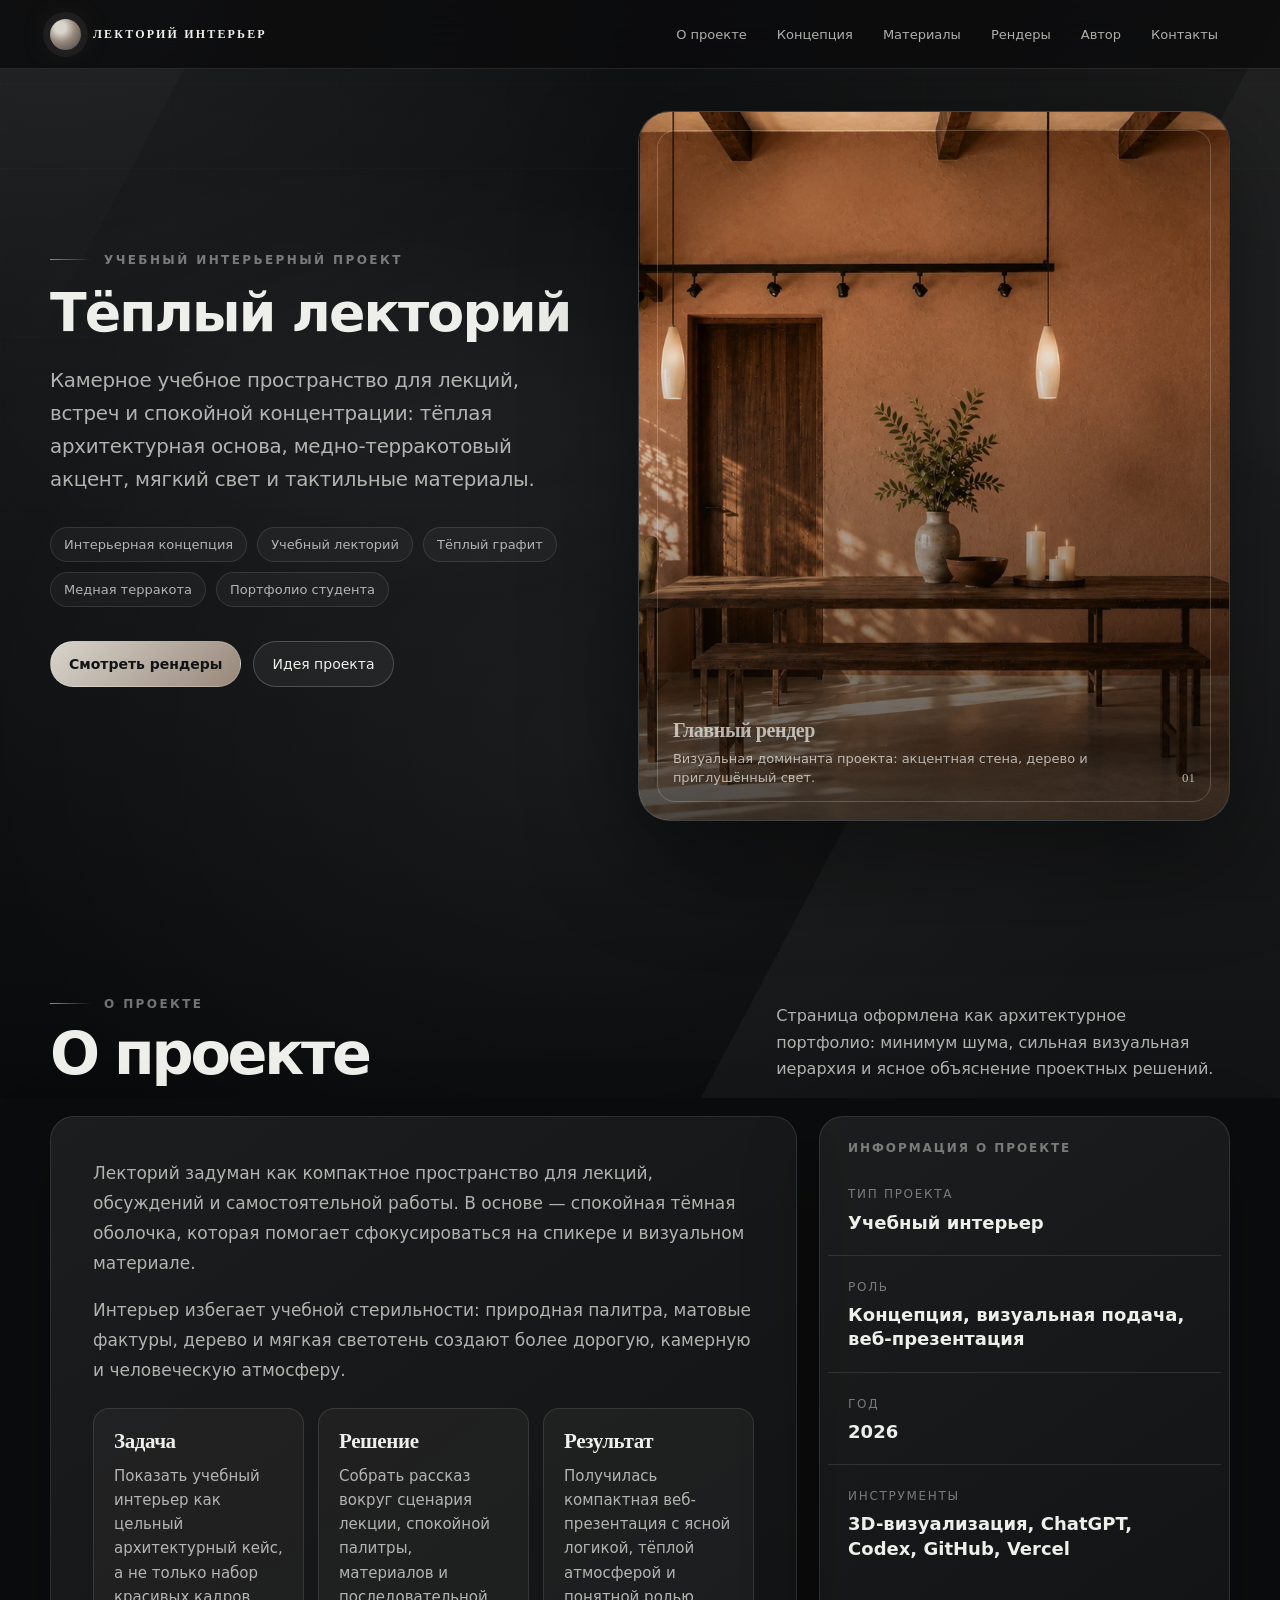
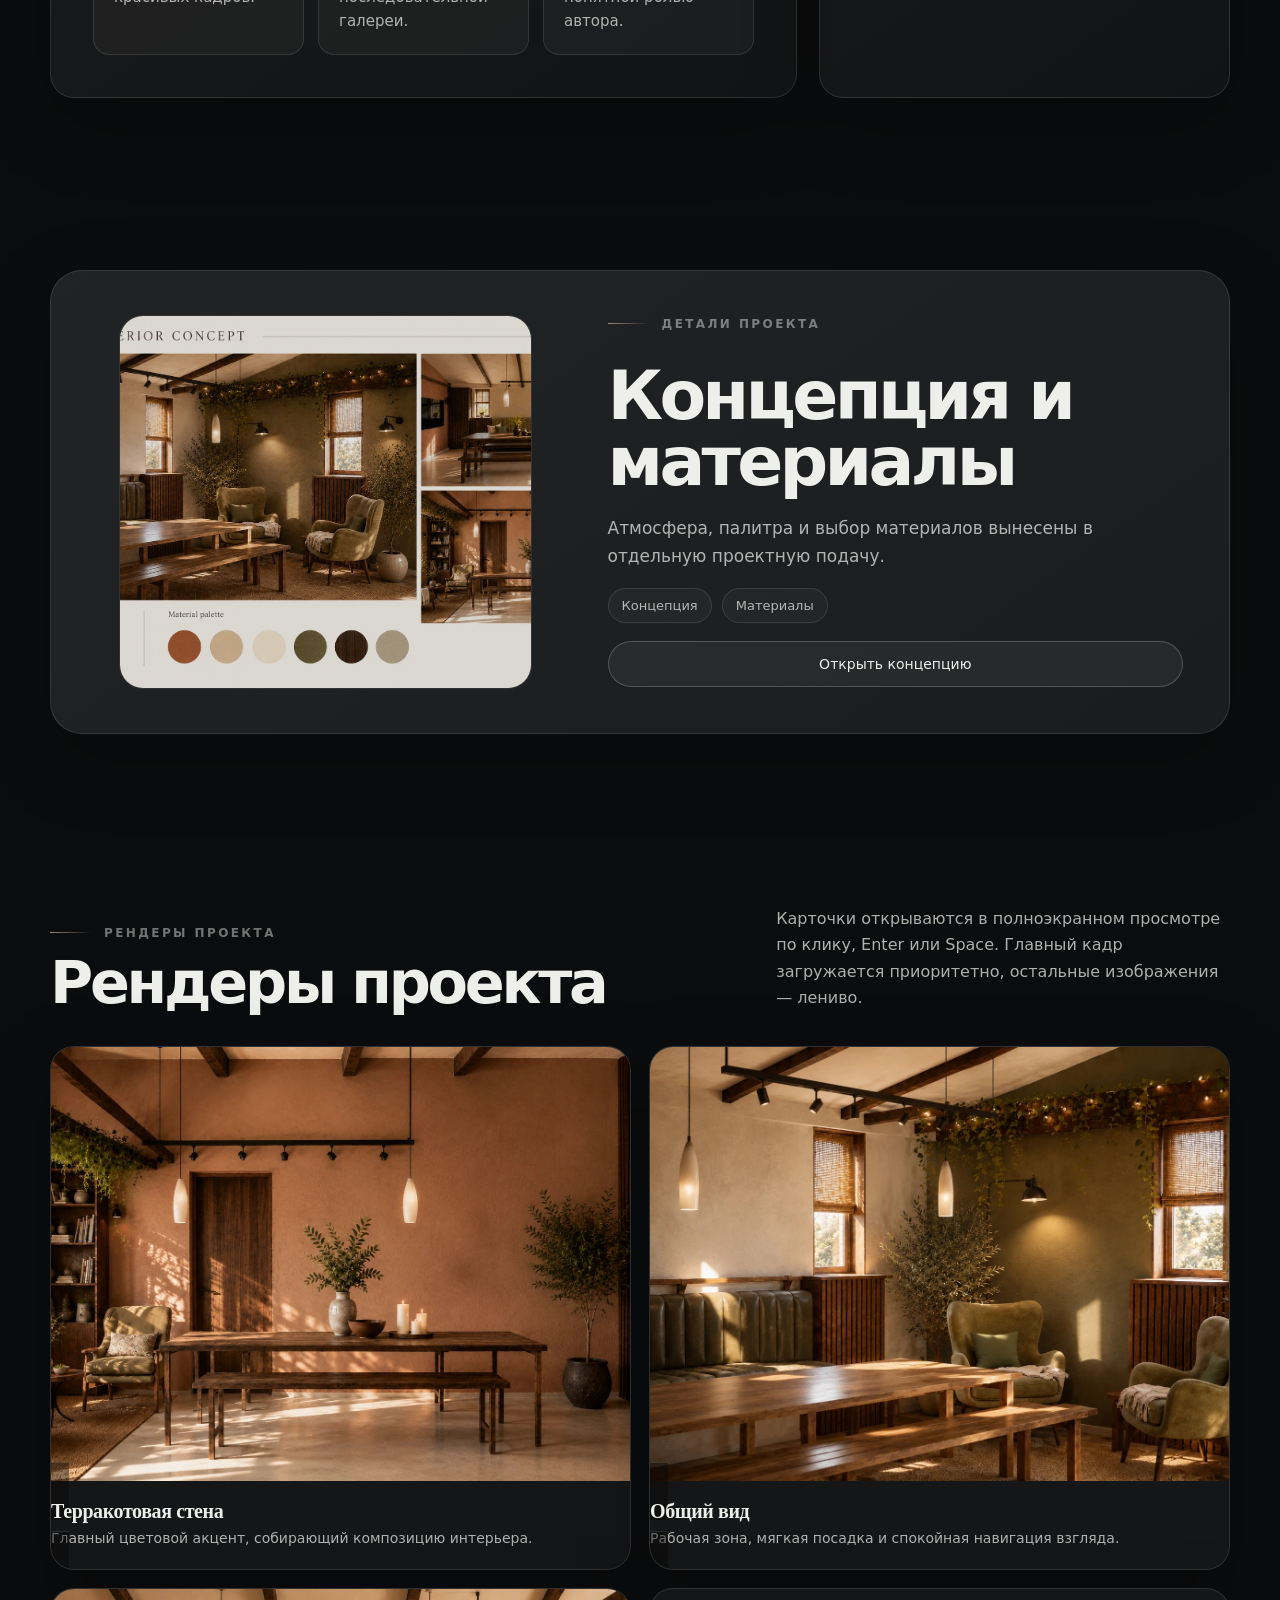
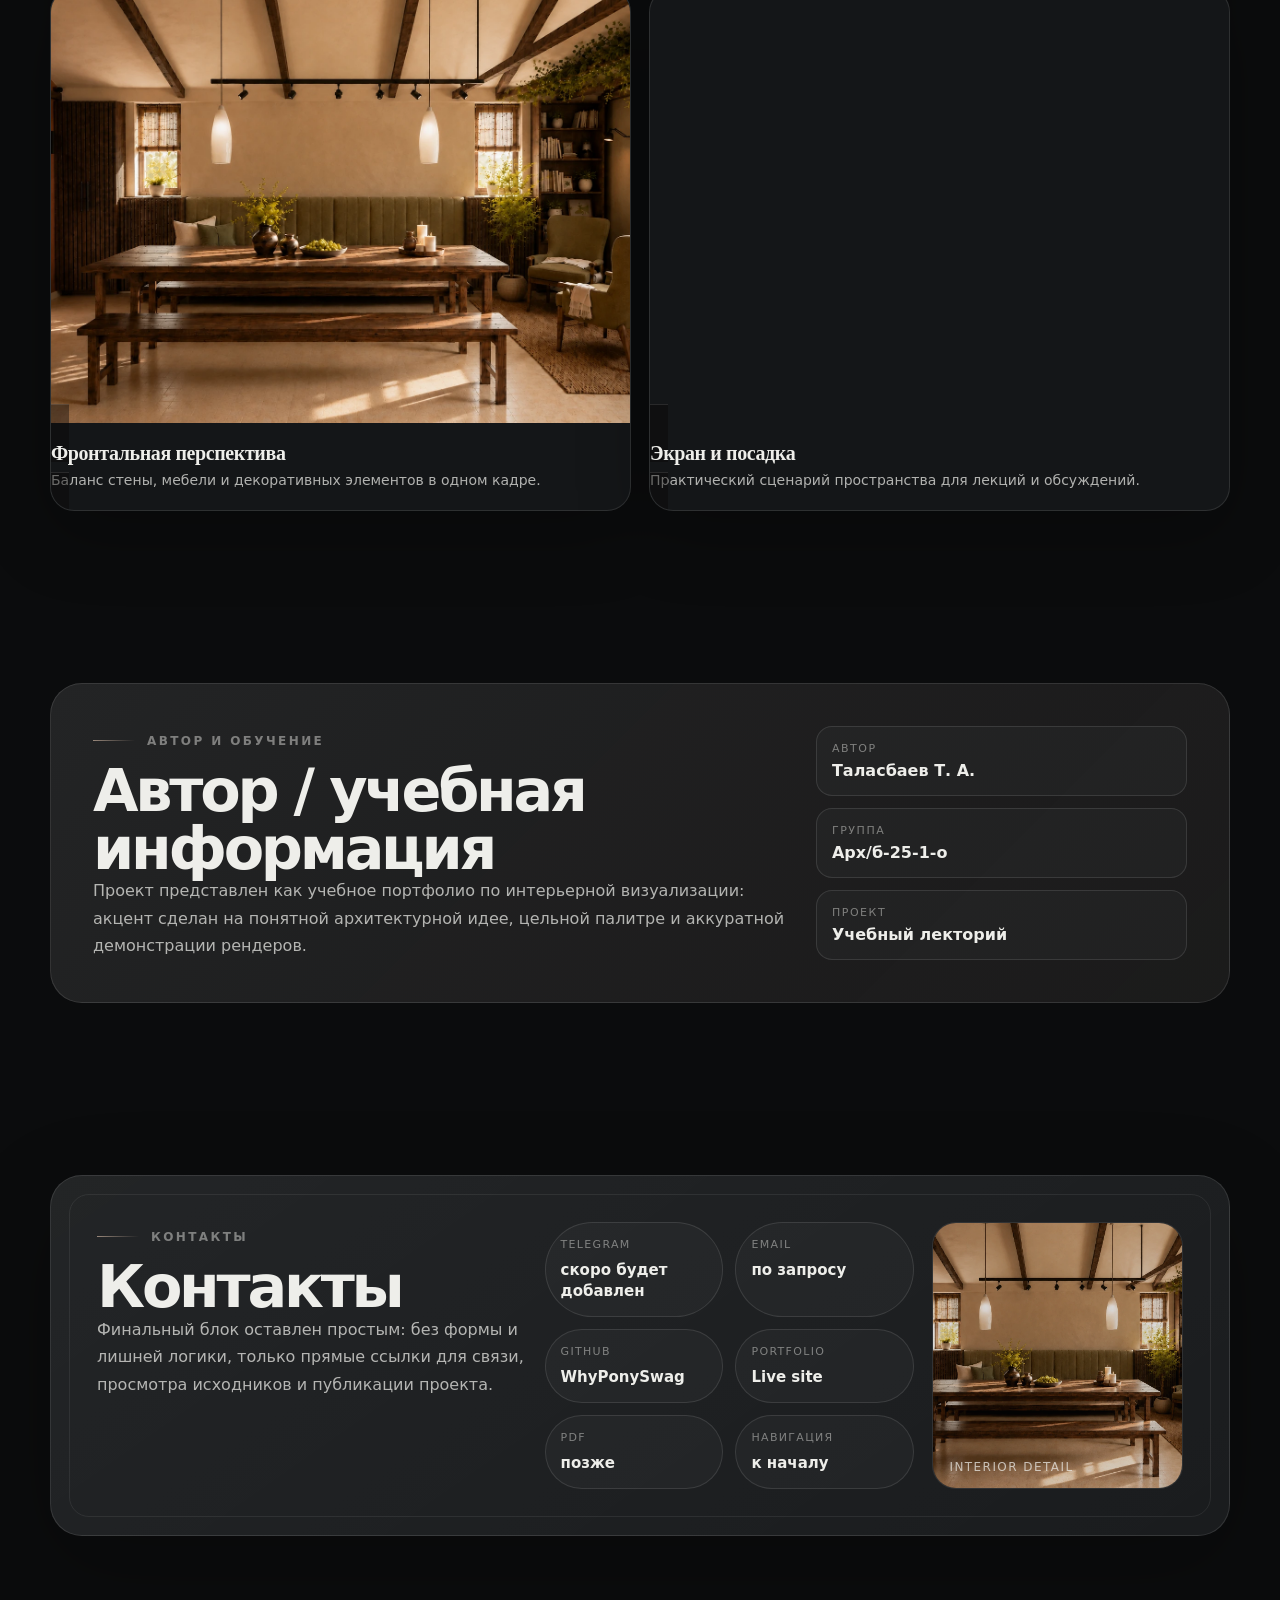
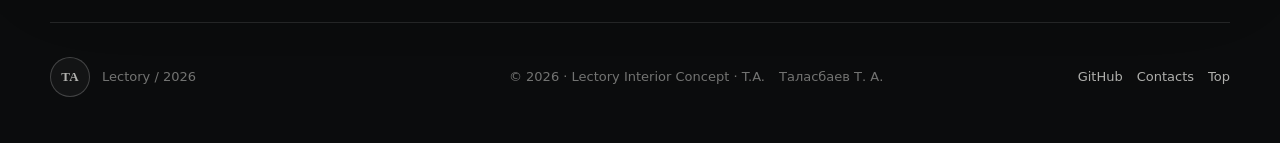
==== index.html @ 9a5c7d8f "Split concept and materials into detail page" ====
<!doctype html>
<html lang="ru">
<head>
  <meta charset="utf-8">
  <meta name="viewport" content="width=device-width, initial-scale=1">
  <title>Лекторий — архитектурный case study интерьера</title>
  <meta name="description" content="Архитектурное портфолио учебного интерьерного проекта лектория: концепция, материалы, тёплая палитра, рендеры и авторская информация.">
  <meta name="theme-color" content="#090705">
  <meta property="og:type" content="website">
  <meta property="og:title" content="Лекторий — архитектурный case study интерьера">
  <meta property="og:description" content="Учебный интерьерный проект лектория в тёплой тёмной эстетике: концепция, материалы, рендеры и проектная логика.">
  <meta property="og:image" content="assets/render-03.webp">
  <link rel="preload" as="image" href="assets/render-03.webp" fetchpriority="high">
  <style>
    :root {
      color-scheme: dark;
      --black: #0b0c0d;
      --graphite: #141618;
      --graphite-soft: #1b1e21;
      --ivory: #eeeeea;
      --ivory-muted: rgba(238, 238, 234, .72);
      --ivory-dim: rgba(238, 238, 234, .46);
      --copper: #98877a;
      --terracotta: #75675e;
      --olive: #6f7370;
      --line: rgba(255, 255, 255, .11);
      --line-strong: rgba(255, 255, 255, .20);
      --card: rgba(255, 255, 255, .04);
      --shadow: 0 34px 110px rgba(0, 0, 0, .48);
      --radius-xl: 32px;
      --radius-lg: 24px;
      --radius-md: 16px;
      --wrap: min(1180px, calc(100% - 40px));
    }

    * { box-sizing: border-box; }

    html {
      scroll-behavior: smooth;
      text-rendering: optimizeLegibility;
      -webkit-font-smoothing: antialiased;
    }

    body {
      margin: 0;
      background: var(--black);
      color: var(--ivory);
      font-family: Inter, ui-sans-serif, system-ui, -apple-system, BlinkMacSystemFont, "Segoe UI", Arial, sans-serif;
      overflow-x: hidden;
    }

    body::before {
      content: "";
      position: fixed;
      inset: -22%;
      z-index: -3;
      pointer-events: none;
      background:
        radial-gradient(ellipse at 18% 8%, rgba(255, 255, 255, .075), transparent 30%),
        radial-gradient(ellipse at 82% 22%, rgba(152, 135, 122, .075), transparent 28%),
        radial-gradient(ellipse at 46% 72%, rgba(255, 255, 255, .045), transparent 42%),
        linear-gradient(118deg, rgba(20, 22, 24, .96) 0 24%, transparent 24% 66%, rgba(255, 255, 255, .035) 66% 100%),
        linear-gradient(180deg, #0b0c0d 0%, #151719 48%, #090a0b 100%);
    }

    body::after {
      content: "";
      position: fixed;
      inset: 0;
      z-index: -2;
      pointer-events: none;
      background-image:
        linear-gradient(rgba(255, 255, 255, .026) 1px, transparent 1px),
        linear-gradient(90deg, rgba(255, 255, 255, .02) 1px, transparent 1px),
        repeating-linear-gradient(135deg, rgba(255, 255, 255, .011) 0 1px, transparent 1px 8px);
      background-size: 84px 84px, 84px 84px, 16px 16px;
      opacity: .74;
      mask-image: linear-gradient(to bottom, rgba(0, 0, 0, .78), rgba(0, 0, 0, .44) 58%, transparent 92%);
    }

    html::before {
      content: "";
      position: fixed;
      inset: 0;
      z-index: -1;
      pointer-events: none;
      background:
        radial-gradient(ellipse at 28% 42%, rgba(255, 255, 255, .035), transparent 38%),
        radial-gradient(ellipse at 78% 76%, rgba(152, 135, 122, .045), transparent 34%);
      opacity: .72;
    }

    html::after {
      content: "ТА";
      position: fixed;
      right: clamp(20px, 6vw, 92px);
      top: clamp(100px, 18vh, 184px);
      z-index: -1;
      pointer-events: none;
      color: rgba(238, 238, 234, .032);
      font-family: Georgia, "Times New Roman", serif;
      font-size: clamp(86px, 16vw, 236px);
      font-weight: 700;
      letter-spacing: -.08em;
      line-height: .8;
    }

    a { color: inherit; text-decoration: none; }
    button { font: inherit; }
    img { display: block; max-width: 100%; height: auto; }
    h1, h2, h3, p { margin: 0; }
    ::selection { background: rgba(152, 135, 122, .44); color: #fff; }

    :focus-visible {
      outline: 2px solid var(--copper);
      outline-offset: 4px;
      border-radius: 18px;
    }

    .skip-link {
      position: absolute;
      left: -999px;
      top: 12px;
      z-index: 1000;
      padding: 10px 14px;
      border-radius: 999px;
      background: var(--ivory);
      color: #14100c;
      font-weight: 700;
    }

    .skip-link:focus { left: 12px; }

    .topbar {
      position: sticky;
      top: 0;
      z-index: 50;
      border-bottom: 1px solid var(--line);
      background: rgba(11, 12, 13, .82);
      backdrop-filter: blur(18px);
      -webkit-backdrop-filter: blur(18px);
    }

    .nav {
      width: var(--wrap);
      min-height: 68px;
      margin: 0 auto;
      display: flex;
      align-items: center;
      justify-content: space-between;
      gap: 22px;
    }

    .brand {
      display: inline-flex;
      align-items: center;
      gap: 12px;
      min-width: max-content;
      font-family: Georgia, "Times New Roman", serif;
      font-size: 12px;
      font-weight: 700;
      letter-spacing: .18em;
      text-transform: uppercase;
    }

    .brand-mark {
      width: 31px;
      height: 31px;
      border-radius: 50%;
      background: radial-gradient(circle at 34% 28%, #d8d5cd 0 18%, var(--copper) 48%, #3b3f42 100%);
      box-shadow: 0 0 0 7px rgba(255, 255, 255, .055), 0 0 34px rgba(152, 135, 122, .16);
    }

    .nav-links {
      display: flex;
      align-items: center;
      justify-content: flex-end;
      gap: 6px;
      color: var(--ivory-muted);
      font-size: 13px;
    }

    .nav-links a {
      padding: 9px 12px;
      border-radius: 999px;
      transition: color .2s ease, background .2s ease;
    }

    .nav-links a:hover,
    .nav-links a:focus-visible {
      color: var(--ivory);
      background: rgba(255, 255, 255, .07);
    }

    main {
      width: var(--wrap);
      margin: 0 auto;
    }

    .section {
      padding: 86px 0;
      scroll-margin-top: 96px;
    }

    #top { scroll-margin-top: 96px; }

    .hero {
      min-height: calc(100svh - 68px);
      padding: 42px 0 82px;
      display: grid;
      align-items: center;
    }

    .hero-grid {
      display: grid;
      grid-template-columns: minmax(0, .82fr) minmax(460px, .95fr);
      gap: clamp(44px, 6vw, 96px);
      align-items: center;
    }

    .hero-copy {
      min-width: 0;
    }

    .eyebrow,
    .section-kicker {
      display: inline-flex;
      align-items: center;
      gap: 12px;
      color: var(--ivory-dim);
      font-size: 12px;
      font-weight: 700;
      letter-spacing: .2em;
      text-transform: uppercase;
    }

    .eyebrow::before,
    .section-kicker::before {
      content: "";
      width: 42px;
      height: 1px;
      background: linear-gradient(90deg, var(--copper), transparent);
    }

    h1 {
      max-width: 720px;
      margin-top: 20px;
      font-size: clamp(44px, 4.2vw, 68px);
      line-height: .98;
      letter-spacing: -.035em;
      font-weight: 780;
      overflow-wrap: normal;
      word-break: normal;
      hyphens: none;
      white-space: nowrap;
    }

    .lead {
      max-width: 620px;
      margin-top: 24px;
      color: var(--ivory-muted);
      font-size: clamp(17px, 1.55vw, 21px);
      line-height: 1.68;
      letter-spacing: -.012em;
    }

    .tags {
      display: flex;
      flex-wrap: wrap;
      gap: 10px;
      margin-top: 30px;
      padding: 0;
      list-style: none;
    }

    .tags li {
      padding: 9px 13px;
      border: 1px solid var(--line);
      border-radius: 999px;
      color: var(--ivory-muted);
      background: rgba(255, 255, 255, .036);
      font-size: 13px;
    }

    .hero-actions {
      display: flex;
      flex-wrap: wrap;
      gap: 12px;
      margin-top: 34px;
    }

    .btn {
      display: inline-flex;
      align-items: center;
      justify-content: center;
      min-height: 46px;
      padding: 0 18px;
      border: 1px solid var(--line-strong);
      border-radius: 999px;
      background: rgba(255, 255, 255, .055);
      color: var(--ivory);
      font-size: 14px;
      transition: transform .2s ease, background .2s ease, border-color .2s ease;
    }

    .btn:hover { transform: translateY(-2px); background: rgba(255, 255, 255, .09); }
    .btn.primary { border-color: rgba(255, 255, 255, .16); background: linear-gradient(135deg, #d8d4cc, var(--copper)); color: #111315; font-weight: 750; }

    .hero-visual {
      position: relative;
      width: 100%;
      padding: 0;
      border: 1px solid var(--line-strong);
      border-radius: var(--radius-xl);
      overflow: hidden;
      background: #101214;
      color: inherit;
      box-shadow: var(--shadow);
      cursor: zoom-in;
      isolation: isolate;
    }

    .hero-visual::before {
      content: "";
      position: absolute;
      inset: 18px;
      z-index: 2;
      border: 1px solid rgba(244, 236, 223, .22);
      border-radius: calc(var(--radius-xl) - 14px);
      pointer-events: none;
    }

    .hero-visual::after {
      content: "";
      position: absolute;
      inset: 0;
      z-index: 1;
      background: linear-gradient(180deg, rgba(9, 7, 5, .02) 30%, rgba(9, 7, 5, .72) 100%);
      pointer-events: none;
    }

    .hero-visual img {
      width: 100%;
      min-height: 580px;
      aspect-ratio: 5 / 6;
      object-fit: cover;
      transition: transform .75s cubic-bezier(.2, .7, .2, 1), filter .75s ease;
    }

    .hero-visual:hover img { transform: scale(1.03); filter: saturate(1.05) contrast(1.04); }

    .hero-caption {
      position: absolute;
      left: 34px;
      right: 34px;
      bottom: 32px;
      z-index: 3;
      display: grid;
      grid-template-columns: 1fr auto;
      gap: 18px;
      align-items: end;
      text-align: left;
    }

    .hero-caption b,
    .caption b {
      display: block;
      font-family: Georgia, "Times New Roman", serif;
      font-size: 20px;
      letter-spacing: -.02em;
    }

    .hero-caption span,
    .caption span {
      display: block;
      margin-top: 5px;
      color: var(--ivory-muted);
      font-size: 13px;
      line-height: 1.45;
    }

    .frame-index {
      color: var(--ivory-dim);
      font-family: Georgia, "Times New Roman", serif;
      font-size: 44px;
      line-height: .9;
    }

    .section-head {
      display: grid;
      grid-template-columns: minmax(0, .8fr) minmax(280px, .52fr);
      gap: 28px;
      align-items: end;
      margin-bottom: 34px;
    }

    h2 {
      margin-top: 14px;
      max-width: 760px;
      font-size: clamp(34px, 4.6vw, 64px);
      line-height: .98;
      letter-spacing: -.055em;
    }

    .section-note {
      color: var(--ivory-muted);
      font-size: 16px;
      line-height: 1.65;
    }

    .about-grid {
      display: grid;
      grid-template-columns: minmax(0, 1fr) minmax(300px, .55fr);
      gap: 22px;
    }

    .panel {
      border: 1px solid var(--line);
      border-radius: var(--radius-lg);
      background: linear-gradient(145deg, rgba(255, 255, 255, .07), rgba(255, 255, 255, .03));
      box-shadow: 0 24px 80px rgba(0, 0, 0, .24);
    }

    .about-text {
      padding: clamp(24px, 4vw, 42px);
    }

    .about-text p {
      color: var(--ivory-muted);
      font-size: 17px;
      line-height: 1.75;
    }

    .about-text p + p { margin-top: 18px; }

    .facts {
      display: grid;
      padding: 8px;
    }

    .facts-title {
      padding: 16px 20px 8px;
      color: var(--ivory-dim);
      font-size: 12px;
      font-weight: 700;
      letter-spacing: .16em;
      text-transform: uppercase;
    }

    .project-facts {
      align-content: start;
    }

    .fact {
      padding: 20px;
      border-bottom: 1px solid var(--line);
    }

    .fact:last-child { border-bottom: 0; }
    .fact small { color: var(--ivory-dim); text-transform: uppercase; letter-spacing: .14em; font-size: 12px; line-height: 1.35; }
    .fact b { display: block; margin-top: 8px; font-size: 18px; font-weight: 680; line-height: 1.35; }

    .case-steps {
      display: grid;
      grid-template-columns: repeat(3, minmax(0, 1fr));
      gap: 14px;
      margin-top: 22px;
    }

    .case-step {
      padding: 20px;
      border: 1px solid var(--line);
      border-radius: var(--radius-md);
      background: rgba(255, 255, 255, .038);
    }

    .case-step b {
      display: block;
      font-family: Georgia, "Times New Roman", serif;
      font-size: 21px;
      letter-spacing: -.02em;
    }

    .case-step p {
      margin-top: 10px;
      color: var(--ivory-muted);
      font-size: 15px;
      line-height: 1.62;
    }

    .concept-layout {
      display: grid;
      grid-template-columns: minmax(300px, .72fr) minmax(0, 1fr);
      gap: 24px;
      align-items: stretch;
    }

    .concept-board {
      width: 100%;
      height: 100%;
      min-height: 430px;
      padding: 0;
      border: 1px solid var(--line);
      border-radius: var(--radius-lg);
      overflow: hidden;
      background: var(--graphite);
      cursor: zoom-in;
    }

    .concept-board img {
      width: 100%;
      height: 100%;
      min-height: 430px;
      object-fit: cover;
    }

    .principles {
      display: grid;
      grid-template-columns: repeat(2, minmax(0, 1fr));
      gap: 16px;
    }

    .principle {
      min-height: 190px;
      padding: 24px;
      border: 1px solid var(--line);
      border-radius: var(--radius-lg);
      background: rgba(255, 255, 255, .036);
    }

    .principle:nth-child(3) {
      grid-column: 1 / -1;
      min-height: 150px;
      background: linear-gradient(135deg, rgba(255, 255, 255, .07), rgba(152, 135, 122, .055));
    }

    .principle b {
      display: block;
      color: var(--ivory);
      font-family: Georgia, "Times New Roman", serif;
      font-size: 24px;
      letter-spacing: -.02em;
    }

    .principle p {
      margin-top: 12px;
      color: var(--ivory-muted);
      line-height: 1.65;
    }

    .concept-teaser {
      display: grid;
      grid-template-columns: minmax(260px, .58fr) minmax(0, .72fr);
      gap: 18px;
      align-items: stretch;
      padding: clamp(18px, 3vw, 28px);
      border: 1px solid var(--line);
      border-radius: var(--radius-xl);
      background: linear-gradient(145deg, rgba(255, 255, 255, .055), rgba(255, 255, 255, .026)), var(--graphite);
      box-shadow: 0 24px 80px rgba(0, 0, 0, .20);
    }

    .concept-teaser-visual {
      position: relative;
      min-height: 220px;
      border: 1px solid var(--line);
      border-radius: var(--radius-lg);
      overflow: hidden;
      background: rgba(0, 0, 0, .18);
    }

    .concept-teaser-visual img {
      width: 100%;
      height: 100%;
      object-fit: cover;
      opacity: .88;
      filter: saturate(.96) contrast(1.02);
    }

    .concept-teaser-copy {
      display: grid;
      align-content: center;
      gap: 18px;
      padding: clamp(4px, 2vw, 18px);
    }

    .concept-teaser-copy h2 {
      font-size: clamp(34px, 6vw, 68px);
    }

    .concept-teaser-copy p {
      max-width: 560px;
      color: var(--ivory-muted);
      font-size: 17px;
      line-height: 1.65;
    }

    .teaser-points {
      display: flex;
      flex-wrap: wrap;
      gap: 10px;
    }

    .teaser-points span {
      padding: 9px 13px;
      border: 1px solid var(--line);
      border-radius: 999px;
      color: var(--ivory-muted);
      background: rgba(255, 255, 255, .03);
      font-size: 13px;
    }

    .palette {
      display: grid;
      grid-template-columns: repeat(5, 1fr);
      gap: 14px;
    }

    .swatch {
      min-height: 245px;
      padding: 18px;
      border: 1px solid var(--line);
      border-radius: var(--radius-lg);
      display: flex;
      flex-direction: column;
      justify-content: flex-end;
      overflow: hidden;
      position: relative;
    }

    .swatch::before {
      content: "";
      position: absolute;
      inset: 0;
      background: linear-gradient(180deg, transparent 35%, rgba(0, 0, 0, .50));
    }

    .swatch b,
    .swatch span { position: relative; z-index: 1; }
    .swatch b { font-size: 15px; }
    .swatch span { margin-top: 5px; color: rgba(244, 236, 223, .68); font-size: 12px; }
    .swatch.black { background: #090705; }
    .swatch.graphite { background: #1d1812; }
    .swatch.copper { background: #b56a46; }
    .swatch.ivory { background: #f4ecdf; color: #15120e; }
    .swatch.ivory span { color: rgba(21, 18, 14, .62); }
    .swatch.olive { background: #76704a; }

    .materials-note {
      margin-top: 18px;
      color: var(--ivory-muted);
      line-height: 1.7;
    }

    .gallery-grid {
      display: grid;
      grid-template-columns: repeat(2, minmax(0, 1fr));
      gap: 18px;
    }

    .render-card {
      position: relative;
      width: 100%;
      padding: 0;
      border: 1px solid var(--line);
      border-radius: var(--radius-lg);
      overflow: hidden;
      background: var(--graphite);
      color: inherit;
      text-align: left;
      cursor: zoom-in;
      box-shadow: 0 22px 70px rgba(0, 0, 0, .26);
      transition: transform .2s ease, border-color .2s ease, background .2s ease;
    }

    .render-card:hover {
      transform: translateY(-3px);
      border-color: var(--line-strong);
      background: var(--graphite-soft);
    }

    .render-card img {
      width: 100%;
      aspect-ratio: 4 / 3;
      object-fit: cover;
      transition: transform .55s ease, filter .55s ease;
    }

    .render-card:hover img { transform: scale(1.025); filter: saturate(1.04); }

    .caption {
      padding: 18px 18px 20px;
      border-top: 1px solid var(--line);
      background: rgba(9, 7, 5, .42);
    }

    .caption span {
      font-size: 14px;
      line-height: 1.55;
    }

    .author-card {
      display: grid;
      grid-template-columns: minmax(0, .85fr) minmax(260px, .45fr);
      gap: 22px;
      padding: clamp(24px, 4vw, 42px);
      border: 1px solid var(--line);
      border-radius: var(--radius-xl);
      background:
        linear-gradient(135deg, rgba(255, 255, 255, .065), rgba(152, 135, 122, .045)),
        rgba(255, 255, 255, .038);
    }

    .author-card p { color: var(--ivory-muted); line-height: 1.7; }
    .author-meta { display: grid; gap: 12px; align-content: start; }
    .author-meta div { padding: 15px; border: 1px solid var(--line); border-radius: var(--radius-md); background: rgba(255, 255, 255, .026); }
    .author-meta small { display: block; color: var(--ivory-dim); font-size: 11px; letter-spacing: .14em; text-transform: uppercase; }
    .author-meta b { display: block; margin-top: 6px; }

    .contact-card {
      display: grid;
      grid-template-columns: minmax(0, .72fr) minmax(280px, .62fr) minmax(220px, .42fr);
      gap: 18px;
      padding: clamp(26px, 4vw, 46px);
      border: 1px solid var(--line);
      border-radius: var(--radius-xl);
      background:
        linear-gradient(145deg, rgba(255, 255, 255, .062), rgba(255, 255, 255, .026)),
        var(--graphite);
      box-shadow: 0 28px 92px rgba(0, 0, 0, .24);
      overflow: hidden;
      position: relative;
    }

    .contact-card::before {
      content: "";
      position: absolute;
      inset: 18px;
      border: 1px solid rgba(255, 255, 255, .07);
      border-radius: calc(var(--radius-xl) - 12px);
      pointer-events: none;
    }

    .contact-card p {
      color: var(--ivory-muted);
      font-size: 16px;
      line-height: 1.72;
    }

    .contact-intro,
    .contact-links,
    .contact-detail { position: relative; z-index: 1; }

    .contact-links {
      display: grid;
      grid-template-columns: repeat(2, minmax(0, 1fr));
      gap: 12px;
      align-content: start;
    }

    .contact-link {
      display: block;
      min-height: 74px;
      padding: 15px;
      border: 1px solid var(--line);
      border-radius: 999px;
      background: rgba(255, 255, 255, .028);
      transition: transform .2s ease, border-color .2s ease, background .2s ease;
    }

    .contact-link:hover {
      transform: translateY(-2px);
      border-color: var(--line-strong);
      background: rgba(255, 255, 255, .055);
    }

    .contact-link small {
      display: block;
      color: var(--ivory-dim);
      font-size: 11px;
      line-height: 1.35;
      letter-spacing: .12em;
      text-transform: uppercase;
    }

    .contact-link b {
      display: block;
      margin-top: 7px;
      font-size: 15px;
      line-height: 1.35;
      overflow-wrap: anywhere;
    }

    .contact-detail {
      min-height: 220px;
      margin: 0;
      border: 1px solid var(--line);
      border-radius: var(--radius-lg);
      overflow: hidden;
      background: rgba(0, 0, 0, .18);
    }

    .contact-detail img {
      width: 100%;
      height: 100%;
      min-height: 220px;
      object-fit: cover;
      opacity: .86;
      filter: saturate(.94) contrast(1.02);
    }

    .contact-detail span {
      position: absolute;
      left: 16px;
      right: 16px;
      bottom: 14px;
      color: var(--ivory-muted);
      font-size: 12px;
      letter-spacing: .12em;
      text-transform: uppercase;
    }

    footer {
      width: var(--wrap);
      margin: 0 auto;
      padding: 34px 0 46px;
      border-top: 1px solid var(--line);
      display: grid;
      grid-template-columns: minmax(220px, .8fr) minmax(0, 1fr) auto;
      align-items: center;
      gap: 20px;
      color: var(--ivory-dim);
      font-size: 13px;
    }

    .footer-mark {
      display: inline-flex;
      align-items: center;
      gap: 12px;
      min-width: max-content;
    }

    .footer-symbol {
      width: 40px;
      height: 40px;
      border: 1px solid var(--line-strong);
      border-radius: 50%;
      display: inline-grid;
      place-items: center;
      color: var(--ivory-muted);
      font-family: Georgia, "Times New Roman", serif;
      font-weight: 700;
      background: rgba(255, 255, 255, .035);
    }

    .footer-copy,
    .footer-service {
      display: flex;
      flex-wrap: wrap;
      gap: 8px 14px;
      align-items: center;
    }

    .footer-service { justify-content: flex-end; }
    .footer-service a { color: var(--ivory-muted); }

    .lightbox {
      position: fixed;
      inset: 0;
      z-index: 100;
      display: grid;
      place-items: center;
      padding: 24px;
      background: rgba(5, 4, 3, .88);
      opacity: 0;
      pointer-events: none;
      transition: opacity .2s ease;
    }

    .lightbox.open { opacity: 1; pointer-events: auto; }
    .lightbox img { max-height: 86vh; border-radius: var(--radius-md); box-shadow: var(--shadow); }

    .lightbox button {
      position: absolute;
      top: 18px;
      right: 18px;
      width: 44px;
      height: 44px;
      border: 1px solid var(--line-strong);
      border-radius: 999px;
      background: rgba(244, 236, 223, .10);
      color: var(--ivory);
      font-size: 28px;
      cursor: pointer;
    }

    .reveal {
      opacity: 0;
      transform: translateY(18px);
      transition: opacity .55s ease, transform .55s ease;
    }

    .reveal.visible { opacity: 1; transform: translateY(0); }

    @media (prefers-reduced-motion: reduce) {
      html { scroll-behavior: auto; }
      *, *::before, *::after { animation-duration: .01ms !important; animation-iteration-count: 1 !important; transition-duration: .01ms !important; }
      .reveal { opacity: 1; transform: none; }
    }

    @media (max-width: 980px) {
      :root { --wrap: min(100% - 30px, 760px); }
      .section,
      #top { scroll-margin-top: 126px; }
      .nav { align-items: flex-start; flex-direction: column; padding: 14px 0; gap: 12px; }
      .nav-links { width: 100%; overflow-x: auto; justify-content: flex-start; padding-bottom: 2px; }
      .hero { min-height: auto; padding-top: 34px; }
      .hero-grid,
      .section-head,
      .about-grid,
      .concept-layout,
      .concept-teaser,
      .author-card,
      .contact-card,
      footer { grid-template-columns: 1fr; }
      .hero-visual { order: -1; }
      .hero-visual img { min-height: 420px; aspect-ratio: 16 / 12; }
      .palette { grid-template-columns: repeat(2, 1fr); }
      .footer-service { justify-content: flex-start; }
      .swatch { min-height: 170px; }
    }

    @media (max-width: 640px) {
      :root { --wrap: calc(100% - 28px); }
      .section { padding: 58px 0; }
      .brand { font-size: 11px; letter-spacing: .14em; }
      .nav-links { font-size: 12px; gap: 4px; }
      .nav-links a { padding: 8px 10px; }
      h1 { font-size: clamp(34px, 10vw, 46px); letter-spacing: -.025em; white-space: normal; overflow-wrap: normal; word-break: normal; hyphens: none; }
      h2 { font-size: clamp(30px, 10vw, 42px); }
      .lead { font-size: 16px; line-height: 1.55; }
      .tags li { font-size: 12px; padding: 8px 11px; }
      .hero-visual { border-radius: 26px; }
      .hero-visual::before { inset: 12px; border-radius: 18px; }
      .hero-visual img { min-height: 360px; aspect-ratio: 4 / 5; }
      .hero-caption { left: 22px; right: 22px; bottom: 22px; grid-template-columns: 1fr; }
      .frame-index { display: none; }
      .section-note,
      .about-text p,
      .principle p,
      .case-step p,
      .materials-note,
      .author-card p,
      .contact-card p { font-size: 15px; line-height: 1.65; }
      .principles,
      .case-steps,
      .gallery-grid,
      .palette,
      .contact-links { grid-template-columns: 1fr; }
      .contact-card { gap: 14px; }
      .contact-detail,
      .contact-detail img { min-height: 180px; }
      .footer-service { justify-content: flex-start; }
      body::after { opacity: .38; background-size: 96px 96px, 96px 96px, 20px 20px; }
      body::before { opacity: .82; }
      html::before { opacity: .34; }
      html::after { opacity: .18; right: 18px; top: 112px; }
      .concept-board,
      .concept-board img { min-height: 310px; }
      .concept-teaser-visual { min-height: 180px; }
      .render-card img { aspect-ratio: 5 / 4; }
      .caption { padding: 16px; }
      footer { padding-bottom: 34px; line-height: 1.5; }
      .lightbox { padding: 14px; }
    }
  </style>
</head>
<body>
  <a class="skip-link" href="#content">Перейти к содержанию</a>
  <header class="topbar" aria-label="Навигация по странице">
    <nav class="nav">
      <a class="brand" href="#top" aria-label="Лекторий — к началу страницы">
        <span class="brand-mark" aria-hidden="true"></span>
        <span>Лекторий интерьер</span>
      </a>
      <div class="nav-links" aria-label="Разделы проекта">
        <a href="#about">О проекте</a>
        <a href="concept.html#concept">Концепция</a>
        <a href="concept.html#materials">Материалы</a>
        <a href="#renders">Рендеры</a>
        <a href="#author">Автор</a>
        <a href="#contacts">Контакты</a>
      </div>
    </nav>
  </header>

  <main id="content">
    <section class="hero" id="top" aria-labelledby="hero-title">
      <div class="hero-grid">
        <div class="hero-copy reveal">
          <span class="eyebrow">Учебный интерьерный проект</span>
          <h1 id="hero-title">Тёплый лекторий</h1>
          <p class="lead">Камерное учебное пространство для лекций, встреч и спокойной концентрации: тёплая архитектурная основа, медно-терракотовый акцент, мягкий свет и тактильные материалы.</p>
          <ul class="tags" aria-label="Ключевые характеристики проекта">
            <li>Интерьерная концепция</li>
            <li>Учебный лекторий</li>
            <li>Тёплый графит</li>
            <li>Медная терракота</li>
            <li>Портфолио студента</li>
          </ul>
          <div class="hero-actions">
            <a class="btn primary" href="#renders">Смотреть рендеры</a>
            <a class="btn" href="concept.html">Идея проекта</a>
          </div>
        </div>

        <button class="hero-visual reveal" type="button" data-full="assets/render-03.webp" data-caption="Главный рендер лектория с терракотовой стеной и тёплым вечерним светом" aria-label="Открыть главный рендер лектория в увеличенном виде">
          <img src="assets/render-03.webp" alt="Главный рендер лектория с терракотовой стеной, деревянными столами и тёплым светом" width="1200" height="1440" fetchpriority="high" decoding="async">
          <span class="hero-caption" aria-hidden="true">
            <span><b>Главный рендер</b><span>Визуальная доминанта проекта: акцентная стена, дерево и приглушённый свет.</span></span>
            <span class="frame-index">01</span>
          </span>
        </button>
      </div>
    </section>

    <section class="section" id="about" aria-labelledby="about-title">
      <div class="section-head reveal">
        <div>
          <span class="section-kicker">О проекте</span>
          <h2 id="about-title">О проекте</h2>
        </div>
        <p class="section-note">Страница оформлена как архитектурное портфолио: минимум шума, сильная визуальная иерархия и ясное объяснение проектных решений.</p>
      </div>
      <div class="about-grid">
        <article class="about-text panel reveal">
          <p>Лекторий задуман как компактное пространство для лекций, обсуждений и самостоятельной работы. В основе — спокойная тёмная оболочка, которая помогает сфокусироваться на спикере и визуальном материале.</p>
          <p>Интерьер избегает учебной стерильности: природная палитра, матовые фактуры, дерево и мягкая светотень создают более дорогую, камерную и человеческую атмосферу.</p>
          <div class="case-steps" aria-label="Задача, решение и результат проекта">
            <article class="case-step"><b>Задача</b><p>Показать учебный интерьер как цельный архитектурный кейс, а не только набор красивых кадров.</p></article>
            <article class="case-step"><b>Решение</b><p>Собрать рассказ вокруг сценария лекции, спокойной палитры, материалов и последовательной галереи.</p></article>
            <article class="case-step"><b>Результат</b><p>Получилась компактная веб-презентация с ясной логикой, тёплой атмосферой и понятной ролью автора.</p></article>
          </div>
        </article>
        <aside class="facts project-facts panel reveal" aria-label="Project facts: краткая информация о проекте">
          <div class="facts-title">Информация о проекте</div>
          <div class="fact"><small>Тип проекта</small><b>Учебный интерьер</b></div>
          <div class="fact"><small>Роль</small><b>Концепция, визуальная подача, веб-презентация</b></div>
          <div class="fact"><small>Год</small><b>2026</b></div>
          <div class="fact"><small>Инструменты</small><b>3D-визуализация, ChatGPT, Codex, GitHub, Vercel</b></div>
        </aside>
      </div>
    </section>

    <section class="section" id="concept-preview" aria-labelledby="concept-preview-title">
      <div class="concept-teaser reveal">
        <figure class="concept-teaser-visual" aria-label="Визуальный preview концепции и материалов">
          <img src="assets/concept-board.webp" alt="Концепт-борд лектория с материалами, палитрой и визуальным настроением" width="1000" height="720" loading="lazy" decoding="async">
        </figure>
        <div class="concept-teaser-copy">
          <span class="section-kicker">Детали проекта</span>
          <h2 id="concept-preview-title">Концепция и материалы</h2>
          <p>Атмосфера, палитра и выбор материалов вынесены в отдельную проектную подачу.</p>
          <div class="teaser-points" aria-label="Содержимое детальной страницы">
            <span>Концепция</span>
            <span>Материалы</span>
          </div>
          <a class="btn" href="concept.html">Открыть концепцию</a>
        </div>
      </div>
    </section>

    <section class="section" id="renders" aria-labelledby="renders-title">
      <div class="section-head reveal">
        <div>
          <span class="section-kicker">Рендеры проекта</span>
          <h2 id="renders-title">Рендеры проекта</h2>
        </div>
        <p class="section-note">Карточки открываются в полноэкранном просмотре по клику, Enter или Space. Главный кадр загружается приоритетно, остальные изображения — лениво.</p>
      </div>
      <div class="gallery-grid">
        <button class="render-card reveal" type="button" data-full="assets/render-03.webp" data-caption="Терракотовая акцентная стена и тёплая светотень" aria-label="Открыть рендер: терракотовая акцентная стена">
          <img src="assets/render-03.webp" alt="Терракотовая акцентная стена лектория с декоративными элементами и мягким светом" width="900" height="675" loading="lazy" decoding="async">
          <span class="caption"><b>Терракотовая стена</b><span>Главный цветовой акцент, собирающий композицию интерьера.</span></span>
        </button>
        <button class="render-card reveal" type="button" data-full="assets/render-01.webp" data-caption="Общий вид лектория с рабочими столами и мягкой зоной" aria-label="Открыть рендер: общий вид лектория">
          <img src="assets/render-01.webp" alt="Общий вид лектория с деревянными столами, мягкими креслами и естественным светом" width="900" height="675" loading="lazy" decoding="async">
          <span class="caption"><b>Общий вид</b><span>Рабочая зона, мягкая посадка и спокойная навигация взгляда.</span></span>
        </button>
        <button class="render-card reveal" type="button" data-full="assets/render-02.webp" data-caption="Фронтальная перспектива с мебелью, стеной и декоративными акцентами" aria-label="Открыть рендер: фронтальная перспектива">
          <img src="assets/render-02.webp" alt="Фронтальная перспектива учебного лектория с мебелью, акцентной стеной и декором" width="900" height="675" loading="lazy" decoding="async">
          <span class="caption"><b>Фронтальная перспектива</b><span>Баланс стены, мебели и декоративных элементов в одном кадре.</span></span>
        </button>
        <button class="render-card reveal" type="button" data-full="assets/render-04.webp" data-caption="Зона экрана и посадочные места для лекционного сценария" aria-label="Открыть рендер: зона экрана и посадка">
          <img src="assets/render-04.webp" alt="Зона экрана в лектории с посадочными местами для лекционного сценария" width="900" height="675" loading="lazy" decoding="async">
          <span class="caption"><b>Экран и посадка</b><span>Практический сценарий пространства для лекций и обсуждений.</span></span>
        </button>
      </div>
    </section>

    <section class="section" id="author" aria-labelledby="author-title">
      <div class="author-card reveal">
        <div>
          <span class="section-kicker">Автор и обучение</span>
          <h2 id="author-title">Автор / учебная информация</h2>
          <p>Проект представлен как учебное портфолио по интерьерной визуализации: акцент сделан на понятной архитектурной идее, цельной палитре и аккуратной демонстрации рендеров.</p>
        </div>
        <div class="author-meta" aria-label="Информация об авторе и учебном проекте">
          <div><small>Автор</small><b>Таласбаев Т. А.</b></div>
          <div><small>Группа</small><b>Арх/б-25-1-о</b></div>
          <div><small>Проект</small><b>Учебный лекторий</b></div>
        </div>
      </div>
    </section>

    <section class="section" id="contacts" aria-labelledby="contacts-title">
      <div class="contact-card reveal">
        <div class="contact-intro">
          <span class="section-kicker">Контакты</span>
          <h2 id="contacts-title">Контакты</h2>
          <p>Финальный блок оставлен простым: без формы и лишней логики, только прямые ссылки для связи, просмотра исходников и публикации проекта.</p>
        </div>
        <div class="contact-links" aria-label="Контактные и сервисные ссылки">
          <span class="contact-link" aria-label="Telegram автора будет добавлен позже">
            <small>Telegram</small><b>скоро будет добавлен</b>
          </span>
          <span class="contact-link" aria-label="Email автора доступен по запросу">
            <small>Email</small><b>по запросу</b>
          </span>
          <a class="contact-link" href="https://github.com/WhyPonySwag" aria-label="Открыть GitHub автора">
            <small>GitHub</small><b>WhyPonySwag</b>
          </a>
          <a class="contact-link" href="https://lectory-project.vercel.app" aria-label="Открыть опубликованное портфолио проекта">
            <small>Portfolio</small><b>Live site</b>
          </a>
          <span class="contact-link" aria-label="PDF-версия проекта будет подготовлена позже">
            <small>PDF</small><b>позже</b>
          </span>
          <a class="contact-link" href="#top" aria-label="Вернуться к началу страницы">
            <small>Навигация</small><b>к началу</b>
          </a>
        </div>
        <figure class="contact-detail" aria-label="Деталь интерьера лектория">
          <img src="assets/render-02.webp" alt="Деталь интерьера лектория с тёплой палитрой и акцентной стеной" width="900" height="675" loading="lazy" decoding="async">
          <span>Interior detail</span>
        </figure>
      </div>
    </section>
  </main>

  <footer>
    <div class="footer-mark" aria-label="Авторский знак проекта">
      <span class="footer-symbol" aria-hidden="true">ТА</span>
      <span>Lectory / 2026</span>
    </div>
    <div class="footer-copy">
      <span>© 2026 · Lectory Interior Concept · T.A.</span>
      <span>Таласбаев Т. А.</span>
    </div>
    <div class="footer-service" aria-label="Сервисные ссылки">
      <a href="https://github.com/WhyPonySwag">GitHub</a>
      <a href="#contacts">Contacts</a>
      <a href="#top">Top</a>
    </div>
  </footer>

  <div class="lightbox" id="lightbox" aria-hidden="true" inert role="dialog" aria-modal="true" aria-label="Просмотр изображения">
    <button class="lightbox-close" type="button" tabindex="-1" aria-label="Закрыть увеличенное изображение">×</button>
    <img src="" alt="">
  </div>

  <script>
    const revealItems = document.querySelectorAll('.reveal');
    if ('IntersectionObserver' in window) {
      const observer = new IntersectionObserver((entries) => {
        entries.forEach((entry) => {
          if (entry.isIntersecting) {
            entry.target.classList.add('visible');
            observer.unobserve(entry.target);
          }
        });
      }, { threshold: .12, rootMargin: '0px 0px -40px 0px' });
      revealItems.forEach((item) => observer.observe(item));
    } else {
      revealItems.forEach((item) => item.classList.add('visible'));
    }

    const lightbox = document.querySelector('#lightbox');
    const lightboxImg = lightbox.querySelector('img');
    const closeBtn = lightbox.querySelector('.lightbox-close');
    let lastFocused = null;

    document.querySelectorAll('[data-full]').forEach((trigger) => {
      trigger.addEventListener('click', () => openLightbox(trigger));
    });

    function openLightbox(trigger) {
      const image = trigger.querySelector('img');
      lastFocused = document.activeElement;
      lightboxImg.src = trigger.dataset.full;
      lightboxImg.alt = trigger.dataset.caption || image?.alt || 'Увеличенное изображение проекта';
      lightbox.classList.add('open');
      lightbox.removeAttribute('inert');
      lightbox.setAttribute('aria-hidden', 'false');
      closeBtn.removeAttribute('tabindex');
      document.body.style.overflow = 'hidden';
      closeBtn.focus();
    }

    function closeLightbox() {
      lightbox.classList.remove('open');
      lightbox.setAttribute('aria-hidden', 'true');
      lightbox.setAttribute('inert', '');
      closeBtn.setAttribute('tabindex', '-1');
      lightboxImg.src = '';
      document.body.style.overflow = '';
      lastFocused?.focus();
    }

    closeBtn.addEventListener('click', closeLightbox);
    lightbox.addEventListener('click', (event) => {
      if (event.target === lightbox) closeLightbox();
    });
    window.addEventListener('keydown', (event) => {
      if (!lightbox.classList.contains('open')) return;
      if (event.key === 'Escape') closeLightbox();
      if (event.key === 'Tab') {
        event.preventDefault();
        closeBtn.focus();
      }
    });
  </script>
  <script type="application/ld+json">
    {
      "@context": "https://schema.org",
      "@type": "CreativeWork",
      "name": "Лекторий — архитектурный case study интерьера",
      "description": "Учебный интерьерный проект лектория с концепцией, материалами, палитрой и серией рендеров.",
      "author": { "@type": "Person", "name": "Таласбаев Т. А." },
      "dateCreated": "2026",
      "image": "assets/render-03.webp"
    }
  </script>
</body>
</html>
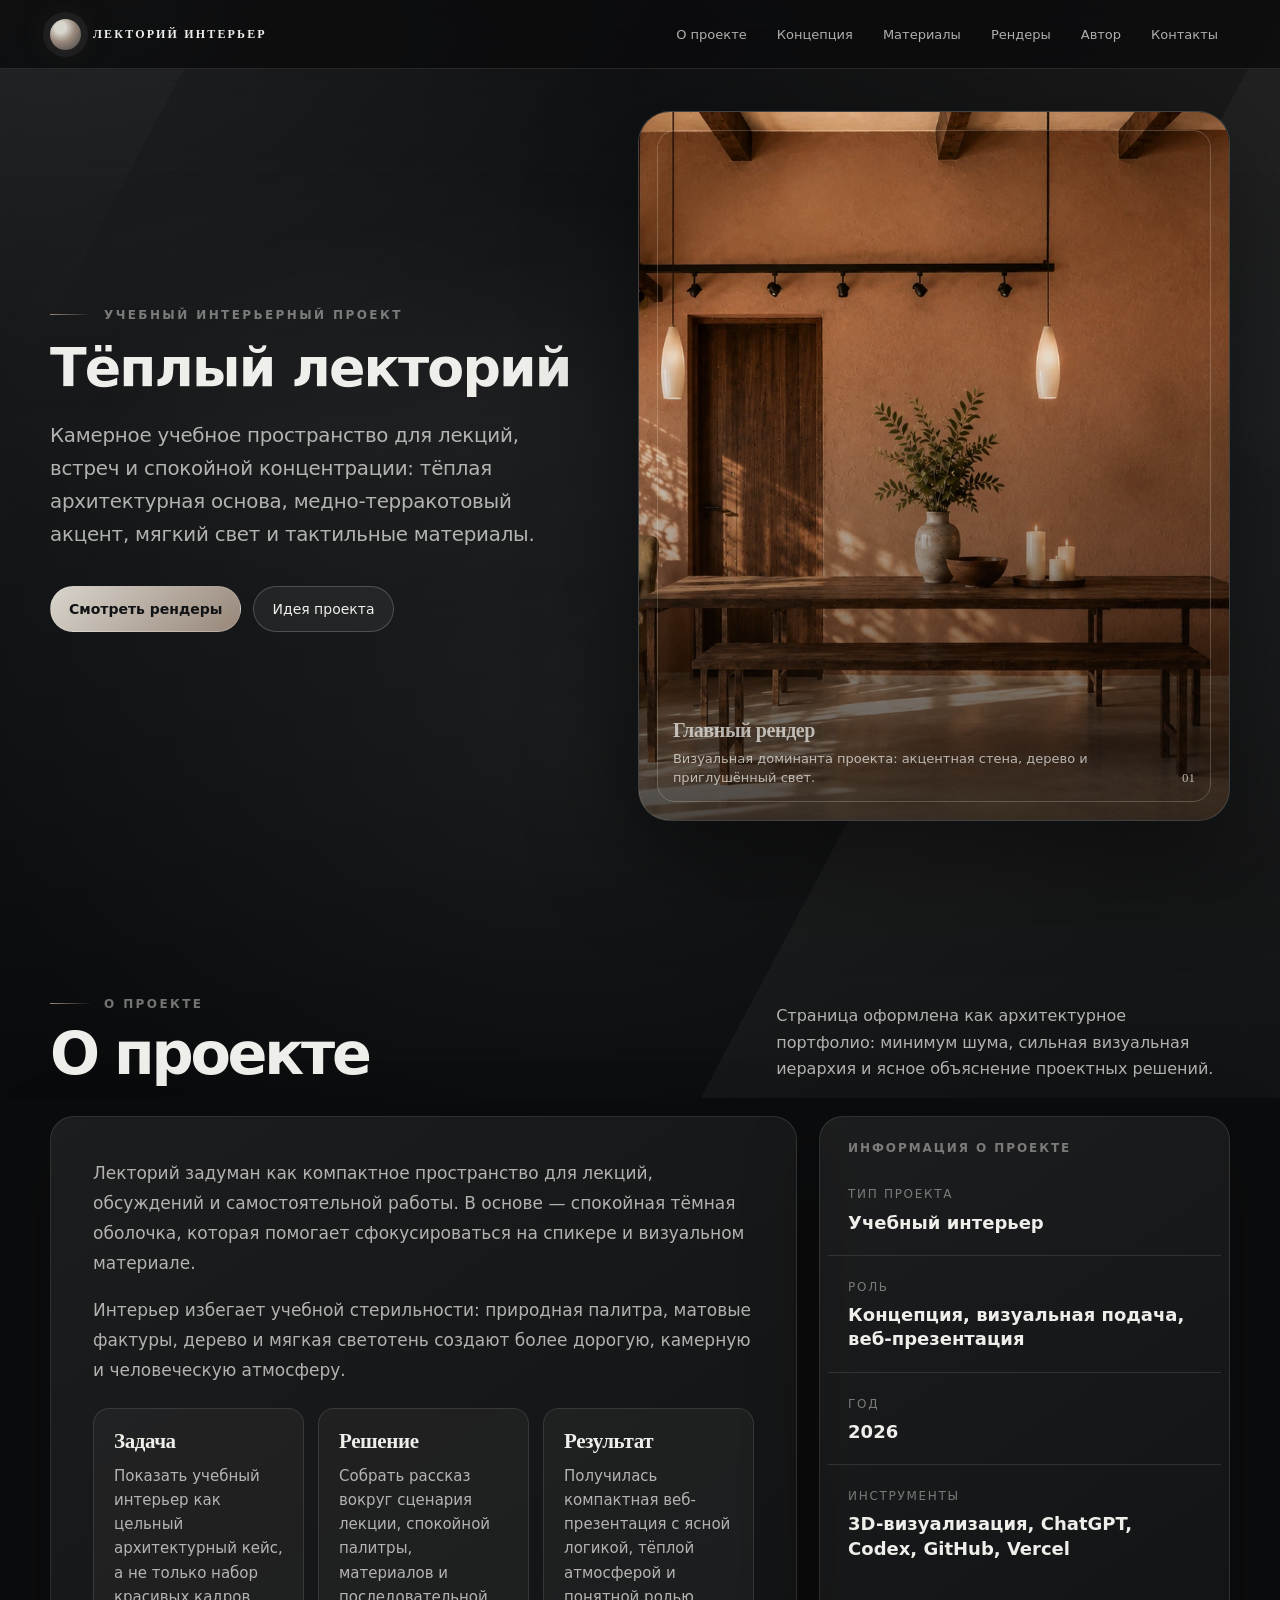
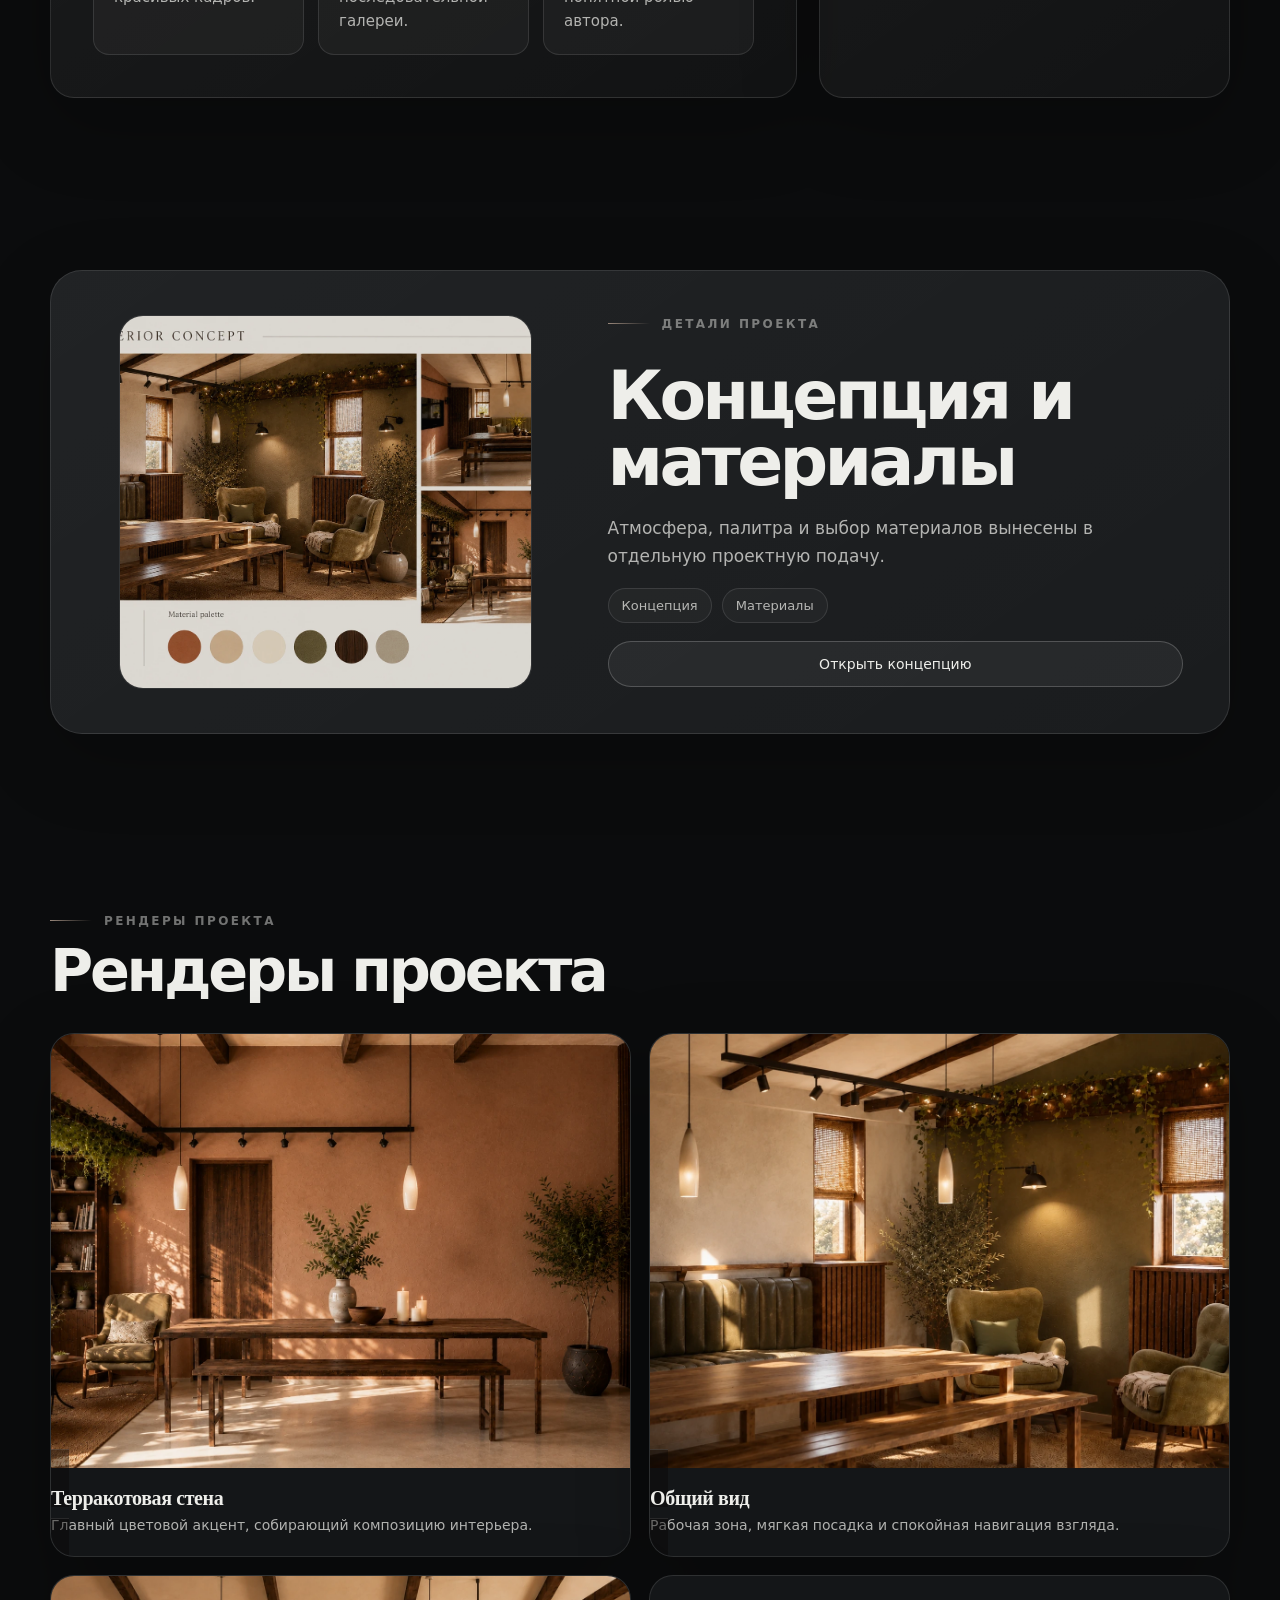
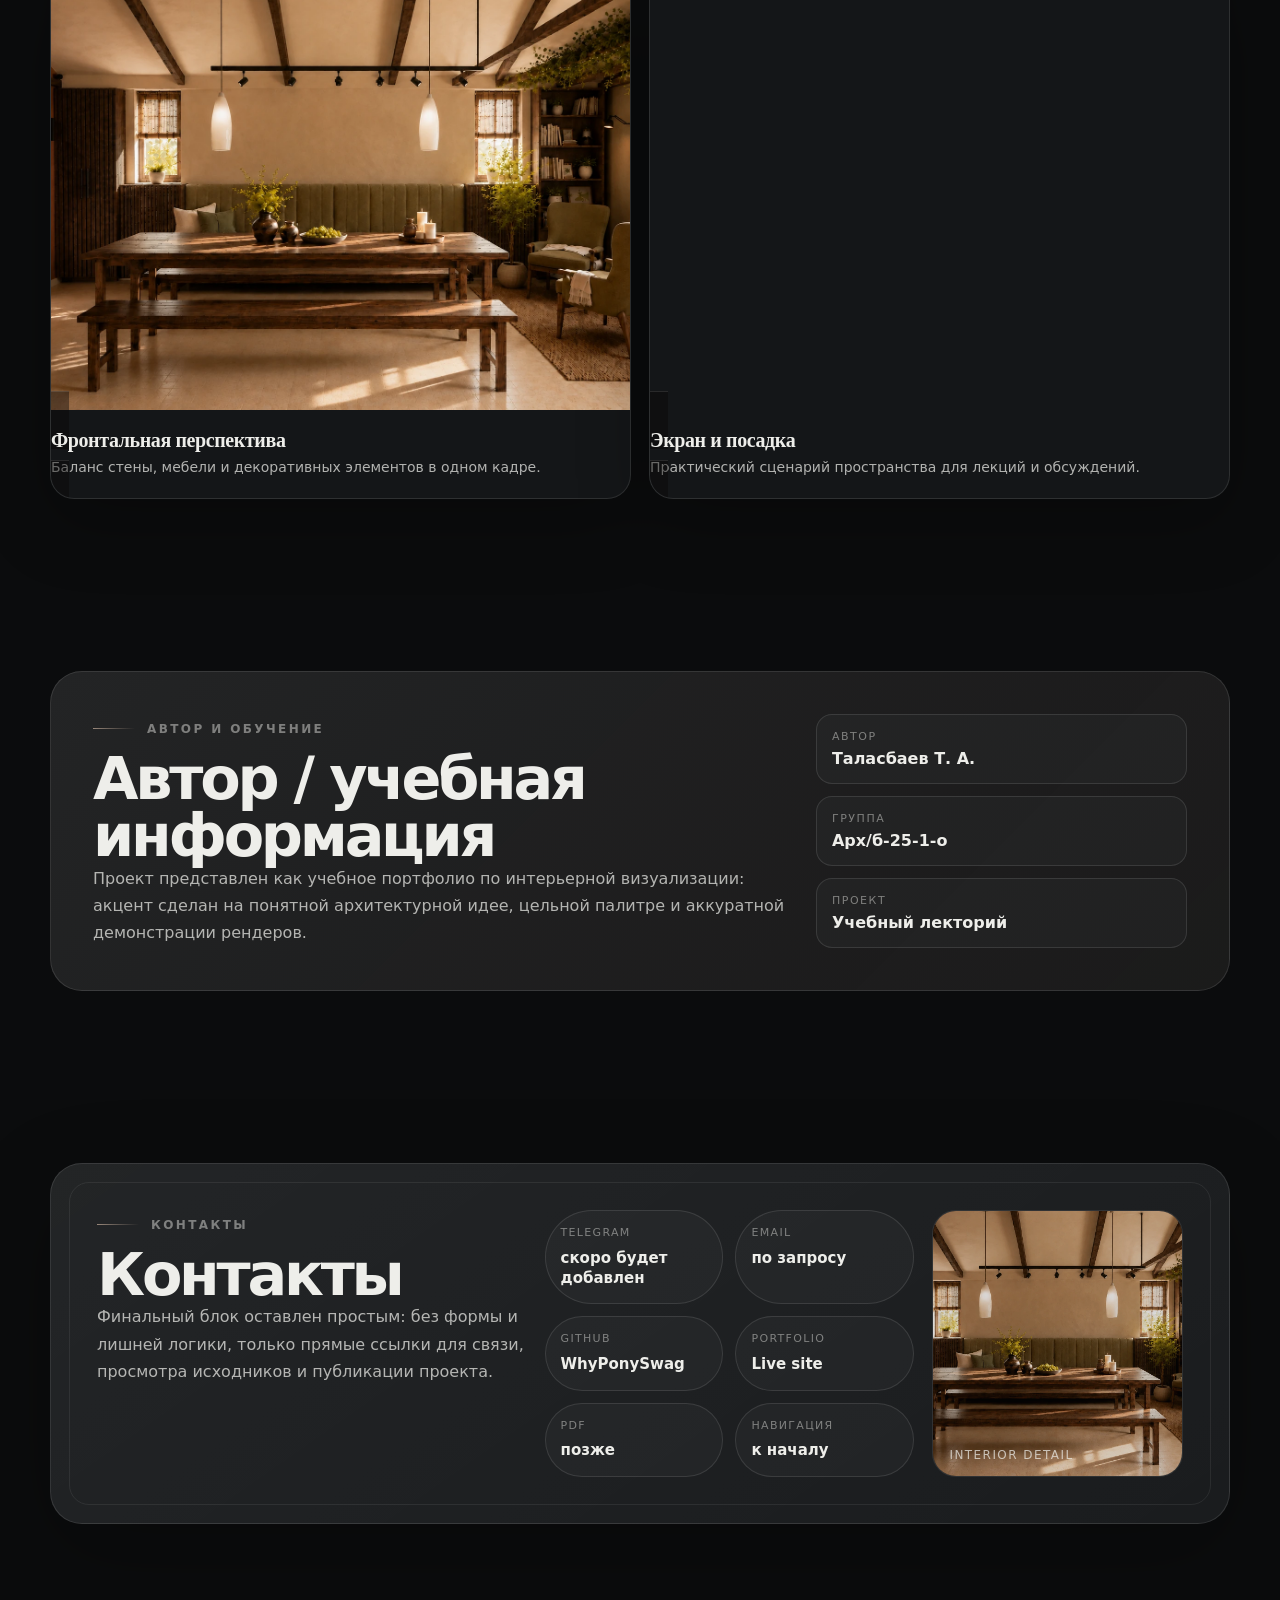
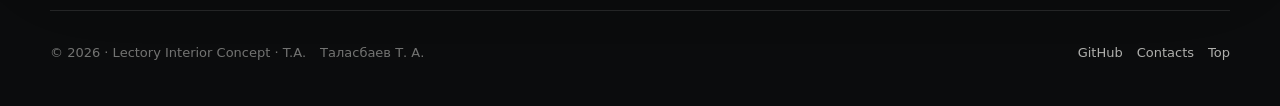
==== commit 52edf4df: "Remove redundant decorative UI elements" ====
--- a/index.html
+++ b/index.html
@@ -90,21 +90,6 @@
       opacity: .72;
     }
 
-    html::after {
-      content: "ТА";
-      position: fixed;
-      right: clamp(20px, 6vw, 92px);
-      top: clamp(100px, 18vh, 184px);
-      z-index: -1;
-      pointer-events: none;
-      color: rgba(238, 238, 234, .032);
-      font-family: Georgia, "Times New Roman", serif;
-      font-size: clamp(86px, 16vw, 236px);
-      font-weight: 700;
-      letter-spacing: -.08em;
-      line-height: .8;
-    }
-
     a { color: inherit; text-decoration: none; }
     button { font: inherit; }
     img { display: block; max-width: 100%; height: auto; }
@@ -262,24 +247,6 @@
       font-size: clamp(17px, 1.55vw, 21px);
       line-height: 1.68;
       letter-spacing: -.012em;
-    }
-
-    .tags {
-      display: flex;
-      flex-wrap: wrap;
-      gap: 10px;
-      margin-top: 30px;
-      padding: 0;
-      list-style: none;
-    }
-
-    .tags li {
-      padding: 9px 13px;
-      border: 1px solid var(--line);
-      border-radius: 999px;
-      color: var(--ivory-muted);
-      background: rgba(255, 255, 255, .036);
-      font-size: 13px;
     }
 
     .hero-actions {
@@ -394,6 +361,10 @@
       margin-bottom: 34px;
     }
 
+    .section-head-compact {
+      grid-template-columns: 1fr;
+    }
+
     h2 {
       margin-top: 14px;
       max-width: 760px;
@@ -826,31 +797,11 @@
       padding: 34px 0 46px;
       border-top: 1px solid var(--line);
       display: grid;
-      grid-template-columns: minmax(220px, .8fr) minmax(0, 1fr) auto;
+      grid-template-columns: minmax(0, 1fr) auto;
       align-items: center;
       gap: 20px;
       color: var(--ivory-dim);
       font-size: 13px;
-    }
-
-    .footer-mark {
-      display: inline-flex;
-      align-items: center;
-      gap: 12px;
-      min-width: max-content;
-    }
-
-    .footer-symbol {
-      width: 40px;
-      height: 40px;
-      border: 1px solid var(--line-strong);
-      border-radius: 50%;
-      display: inline-grid;
-      place-items: center;
-      color: var(--ivory-muted);
-      font-family: Georgia, "Times New Roman", serif;
-      font-weight: 700;
-      background: rgba(255, 255, 255, .035);
     }
 
     .footer-copy,
@@ -939,7 +890,6 @@
       h1 { font-size: clamp(34px, 10vw, 46px); letter-spacing: -.025em; white-space: normal; overflow-wrap: normal; word-break: normal; hyphens: none; }
       h2 { font-size: clamp(30px, 10vw, 42px); }
       .lead { font-size: 16px; line-height: 1.55; }
-      .tags li { font-size: 12px; padding: 8px 11px; }
       .hero-visual { border-radius: 26px; }
       .hero-visual::before { inset: 12px; border-radius: 18px; }
       .hero-visual img { min-height: 360px; aspect-ratio: 4 / 5; }
@@ -964,7 +914,6 @@
       body::after { opacity: .38; background-size: 96px 96px, 96px 96px, 20px 20px; }
       body::before { opacity: .82; }
       html::before { opacity: .34; }
-      html::after { opacity: .18; right: 18px; top: 112px; }
       .concept-board,
       .concept-board img { min-height: 310px; }
       .concept-teaser-visual { min-height: 180px; }
@@ -1001,13 +950,6 @@
           <span class="eyebrow">Учебный интерьерный проект</span>
           <h1 id="hero-title">Тёплый лекторий</h1>
           <p class="lead">Камерное учебное пространство для лекций, встреч и спокойной концентрации: тёплая архитектурная основа, медно-терракотовый акцент, мягкий свет и тактильные материалы.</p>
-          <ul class="tags" aria-label="Ключевые характеристики проекта">
-            <li>Интерьерная концепция</li>
-            <li>Учебный лекторий</li>
-            <li>Тёплый графит</li>
-            <li>Медная терракота</li>
-            <li>Портфолио студента</li>
-          </ul>
           <div class="hero-actions">
             <a class="btn primary" href="#renders">Смотреть рендеры</a>
             <a class="btn" href="concept.html">Идея проекта</a>
@@ -1071,12 +1013,11 @@
     </section>
 
     <section class="section" id="renders" aria-labelledby="renders-title">
-      <div class="section-head reveal">
+      <div class="section-head section-head-compact reveal">
         <div>
           <span class="section-kicker">Рендеры проекта</span>
           <h2 id="renders-title">Рендеры проекта</h2>
         </div>
-        <p class="section-note">Карточки открываются в полноэкранном просмотре по клику, Enter или Space. Главный кадр загружается приоритетно, остальные изображения — лениво.</p>
       </div>
       <div class="gallery-grid">
         <button class="render-card reveal" type="button" data-full="assets/render-03.webp" data-caption="Терракотовая акцентная стена и тёплая светотень" aria-label="Открыть рендер: терракотовая акцентная стена">
@@ -1149,10 +1090,6 @@
   </main>
 
   <footer>
-    <div class="footer-mark" aria-label="Авторский знак проекта">
-      <span class="footer-symbol" aria-hidden="true">ТА</span>
-      <span>Lectory / 2026</span>
-    </div>
     <div class="footer-copy">
       <span>© 2026 · Lectory Interior Concept · T.A.</span>
       <span>Таласбаев Т. А.</span>
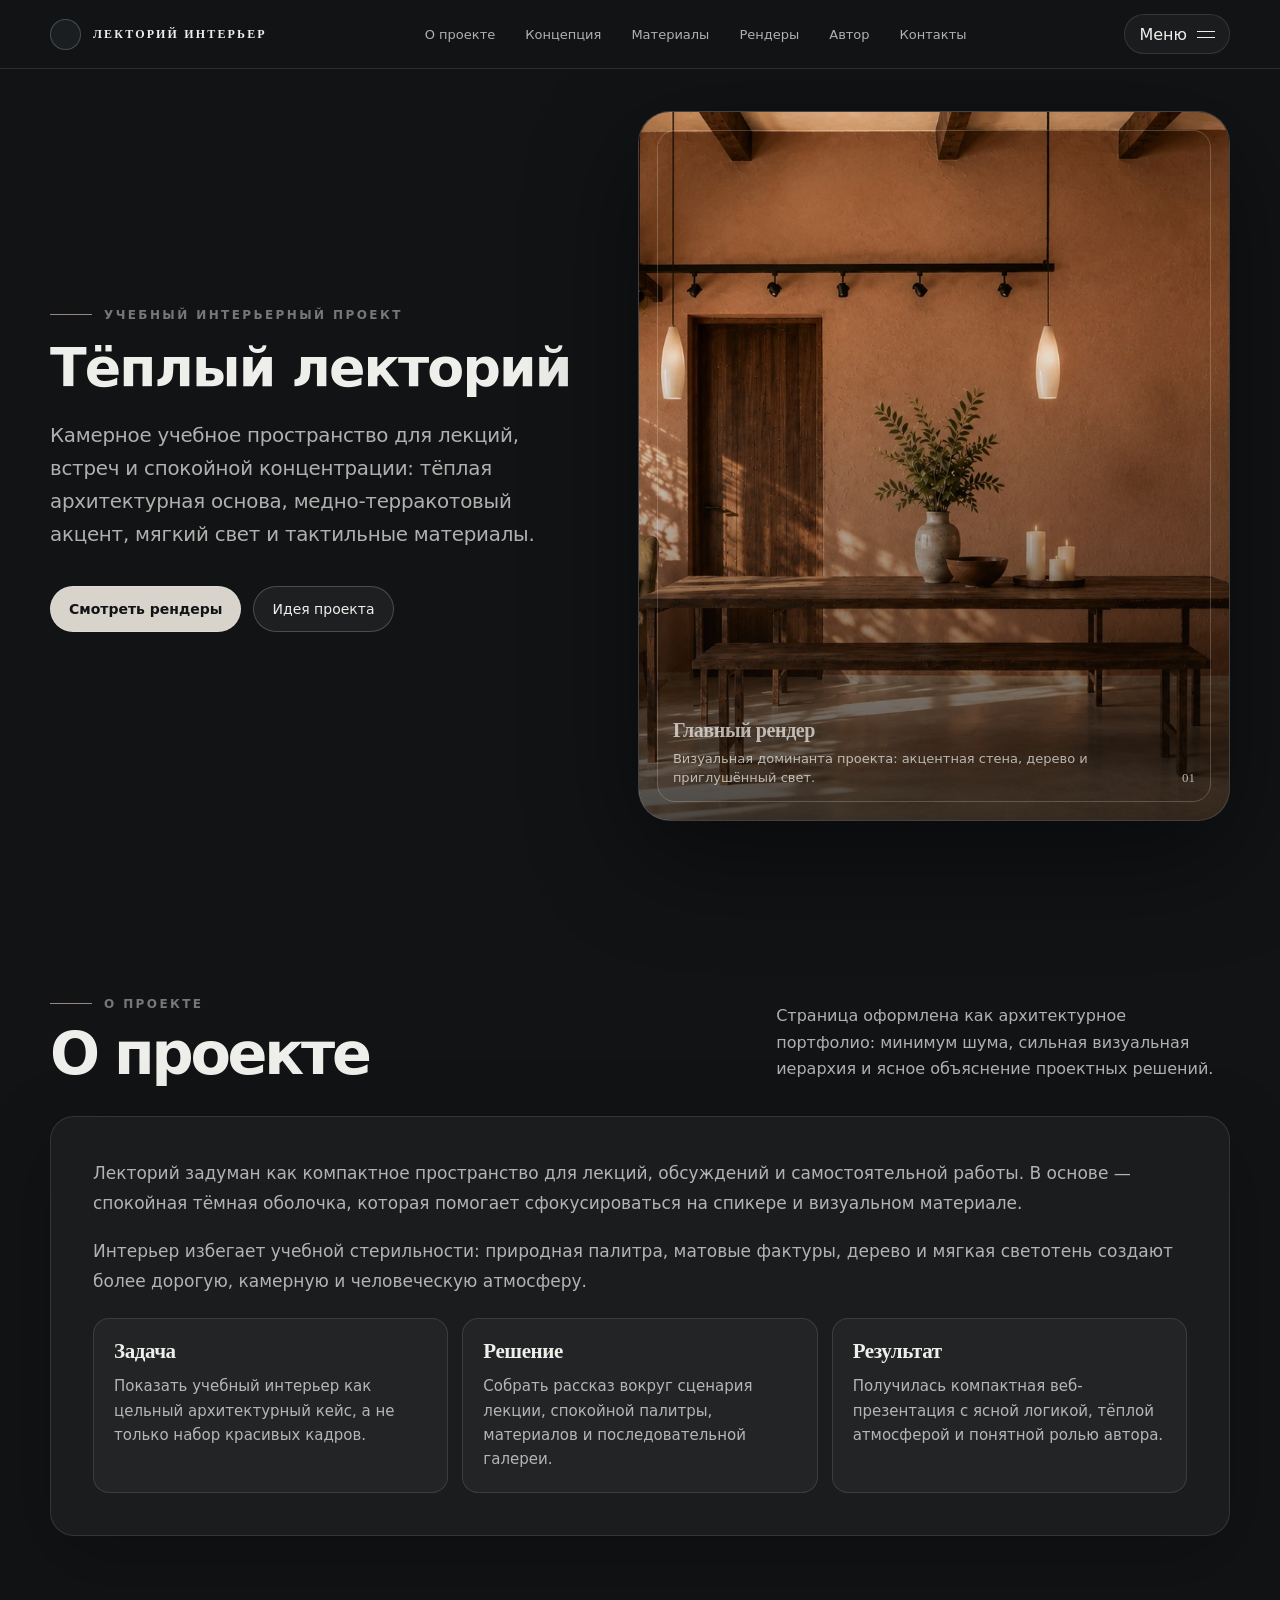
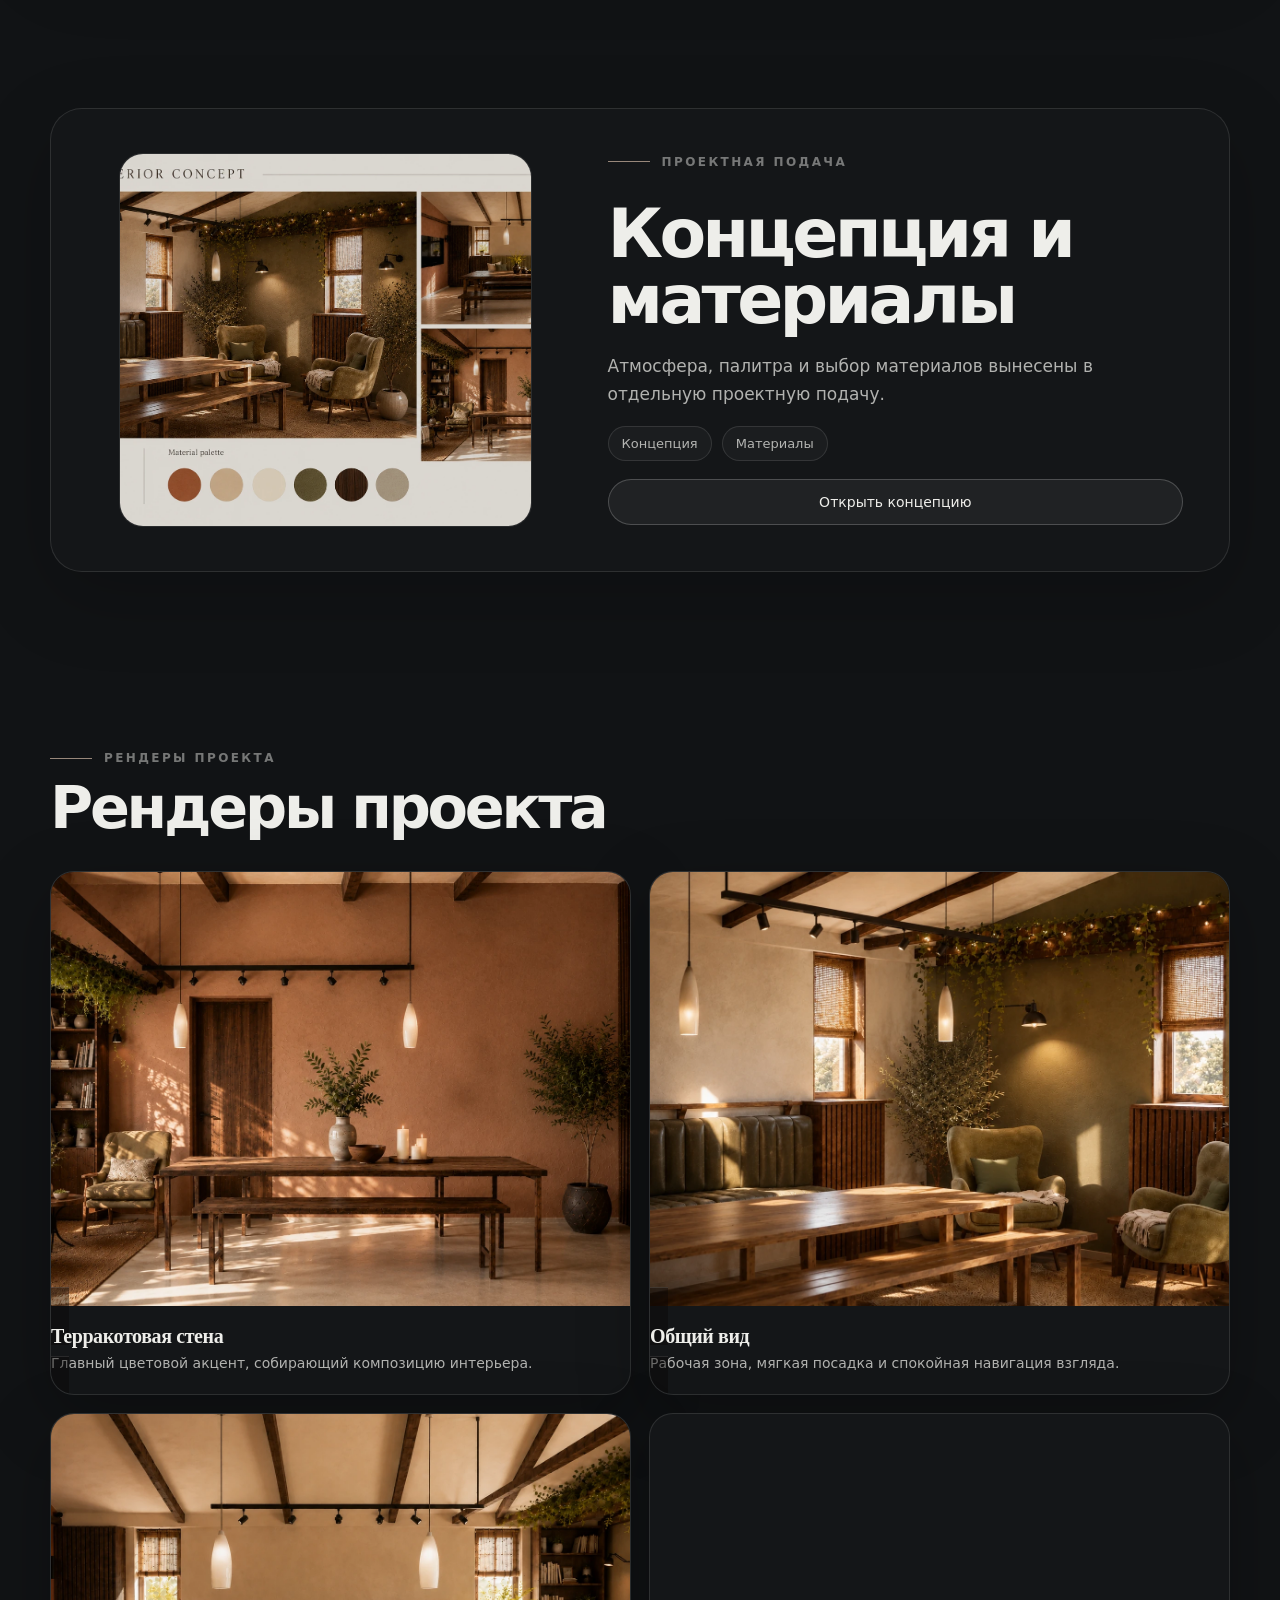
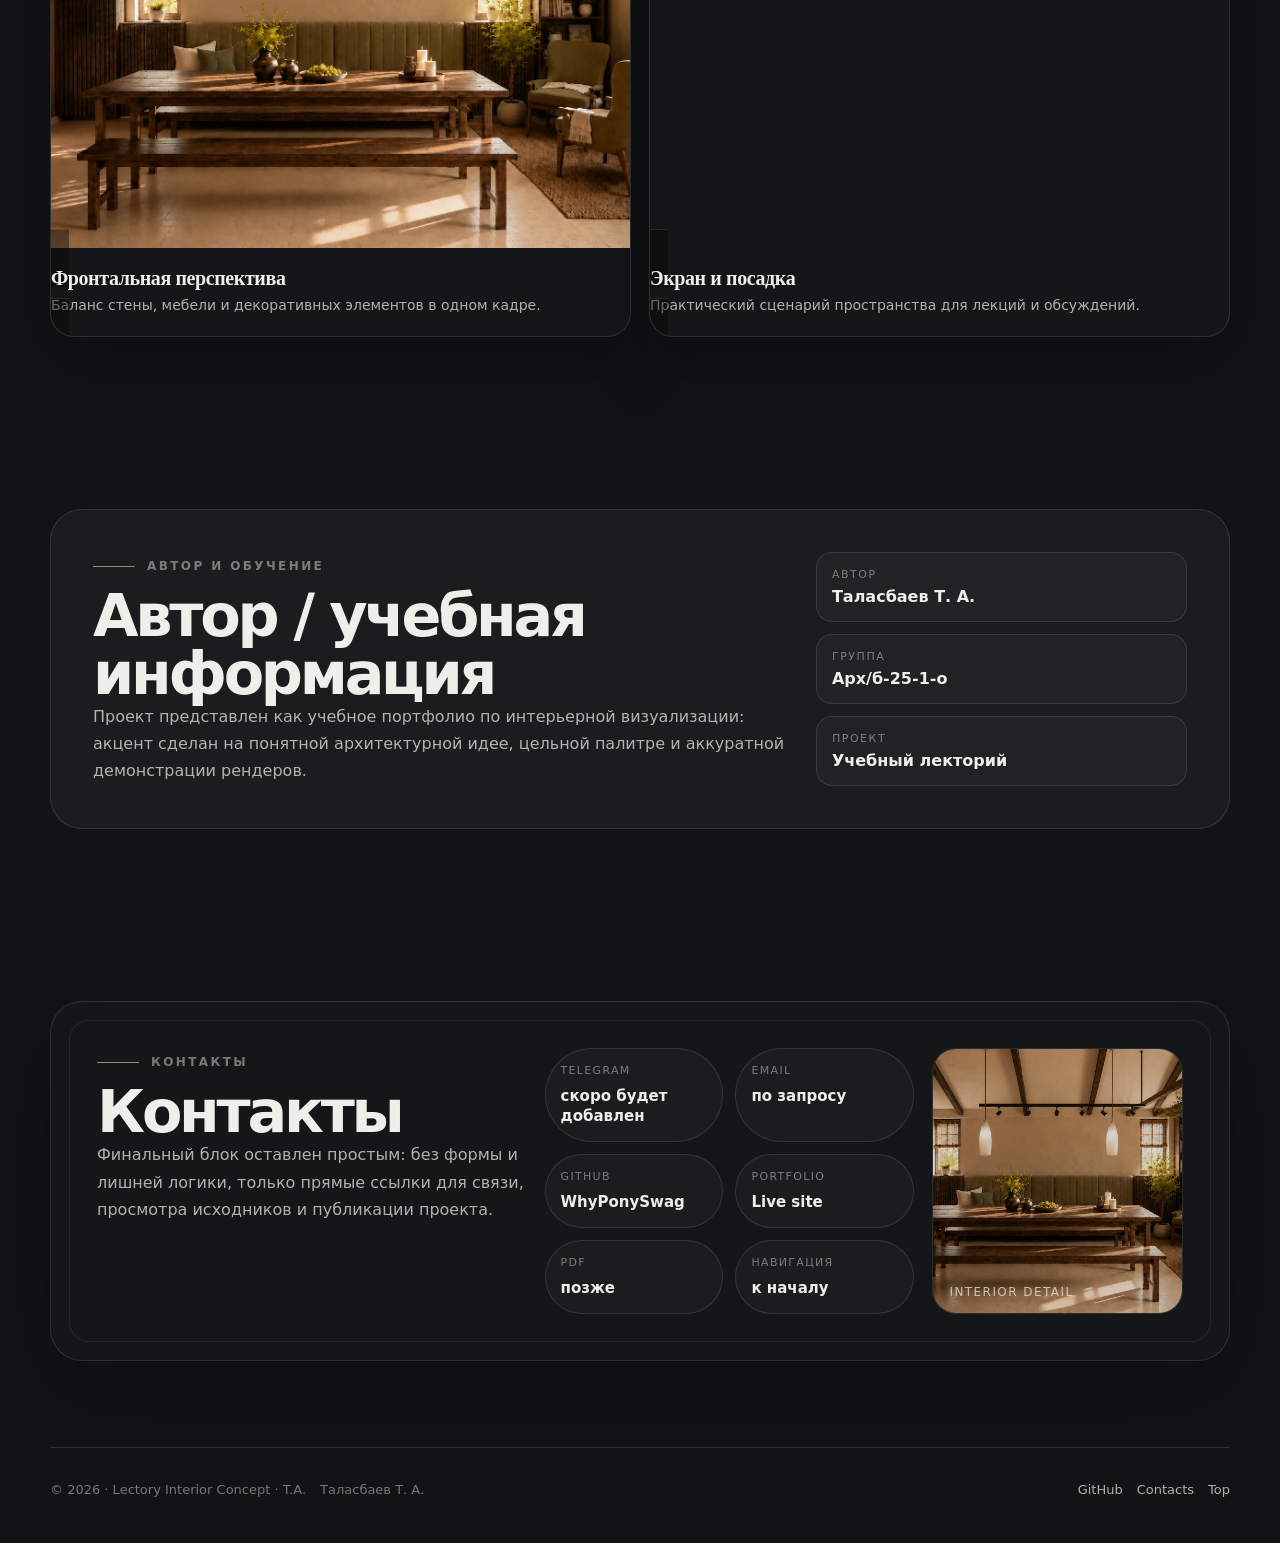
==== commit 1d23230e: "Build final graphite multi-page portfolio" ====
--- a/index.html
+++ b/index.html
@@ -5,16 +5,16 @@
   <meta name="viewport" content="width=device-width, initial-scale=1">
   <title>Лекторий — архитектурный case study интерьера</title>
   <meta name="description" content="Архитектурное портфолио учебного интерьерного проекта лектория: концепция, материалы, тёплая палитра, рендеры и авторская информация.">
-  <meta name="theme-color" content="#090705">
+  <meta name="theme-color" content="#111315">
   <meta property="og:type" content="website">
   <meta property="og:title" content="Лекторий — архитектурный case study интерьера">
-  <meta property="og:description" content="Учебный интерьерный проект лектория в тёплой тёмной эстетике: концепция, материалы, рендеры и проектная логика.">
+  <meta property="og:description" content="Учебный интерьерный проект лектория в тёмной графитовой эстетике: концепция, материалы и рендеры.">
   <meta property="og:image" content="assets/render-03.webp">
   <link rel="preload" as="image" href="assets/render-03.webp" fetchpriority="high">
   <style>
     :root {
       color-scheme: dark;
-      --black: #0b0c0d;
+      --black: #111315;
       --graphite: #141618;
       --graphite-soft: #1b1e21;
       --ivory: #eeeeea;
@@ -49,47 +49,6 @@
       overflow-x: hidden;
     }
 
-    body::before {
-      content: "";
-      position: fixed;
-      inset: -22%;
-      z-index: -3;
-      pointer-events: none;
-      background:
-        radial-gradient(ellipse at 18% 8%, rgba(255, 255, 255, .075), transparent 30%),
-        radial-gradient(ellipse at 82% 22%, rgba(152, 135, 122, .075), transparent 28%),
-        radial-gradient(ellipse at 46% 72%, rgba(255, 255, 255, .045), transparent 42%),
-        linear-gradient(118deg, rgba(20, 22, 24, .96) 0 24%, transparent 24% 66%, rgba(255, 255, 255, .035) 66% 100%),
-        linear-gradient(180deg, #0b0c0d 0%, #151719 48%, #090a0b 100%);
-    }
-
-    body::after {
-      content: "";
-      position: fixed;
-      inset: 0;
-      z-index: -2;
-      pointer-events: none;
-      background-image:
-        linear-gradient(rgba(255, 255, 255, .026) 1px, transparent 1px),
-        linear-gradient(90deg, rgba(255, 255, 255, .02) 1px, transparent 1px),
-        repeating-linear-gradient(135deg, rgba(255, 255, 255, .011) 0 1px, transparent 1px 8px);
-      background-size: 84px 84px, 84px 84px, 16px 16px;
-      opacity: .74;
-      mask-image: linear-gradient(to bottom, rgba(0, 0, 0, .78), rgba(0, 0, 0, .44) 58%, transparent 92%);
-    }
-
-    html::before {
-      content: "";
-      position: fixed;
-      inset: 0;
-      z-index: -1;
-      pointer-events: none;
-      background:
-        radial-gradient(ellipse at 28% 42%, rgba(255, 255, 255, .035), transparent 38%),
-        radial-gradient(ellipse at 78% 76%, rgba(152, 135, 122, .045), transparent 34%);
-      opacity: .72;
-    }
-
     a { color: inherit; text-decoration: none; }
     button { font: inherit; }
     img { display: block; max-width: 100%; height: auto; }
@@ -121,9 +80,7 @@
       top: 0;
       z-index: 50;
       border-bottom: 1px solid var(--line);
-      background: rgba(11, 12, 13, .82);
-      backdrop-filter: blur(18px);
-      -webkit-backdrop-filter: blur(18px);
+      background: var(--black);
     }
 
     .nav {
@@ -152,8 +109,8 @@
       width: 31px;
       height: 31px;
       border-radius: 50%;
-      background: radial-gradient(circle at 34% 28%, #d8d5cd 0 18%, var(--copper) 48%, #3b3f42 100%);
-      box-shadow: 0 0 0 7px rgba(255, 255, 255, .055), 0 0 34px rgba(152, 135, 122, .16);
+      background: var(--graphite-soft);
+      border: 1px solid var(--line-strong);
     }
 
     .nav-links {
@@ -175,6 +132,145 @@
     .nav-links a:focus-visible {
       color: var(--ivory);
       background: rgba(255, 255, 255, .07);
+    }
+
+
+    .menu-toggle {
+      display: inline-flex;
+      align-items: center;
+      gap: 10px;
+      min-height: 40px;
+      padding: 0 14px;
+      border: 1px solid var(--line);
+      border-radius: 999px;
+      background: var(--card);
+      color: var(--ivory);
+      cursor: pointer;
+    }
+
+    .menu-toggle-lines {
+      display: inline-grid;
+      gap: 5px;
+      width: 18px;
+    }
+
+    .menu-toggle-lines::before,
+    .menu-toggle-lines::after {
+      content: "";
+      display: block;
+      height: 1px;
+      background: currentColor;
+    }
+
+    .drawer-overlay {
+      position: fixed;
+      inset: 0;
+      z-index: 90;
+      background: rgba(0, 0, 0, .28);
+      opacity: 0;
+      pointer-events: none;
+      transition: opacity .24s ease;
+    }
+
+    .drawer-overlay.is-open {
+      opacity: 1;
+      pointer-events: auto;
+    }
+
+    .editorial-drawer {
+      position: fixed;
+      top: 0;
+      right: 0;
+      z-index: 100;
+      width: clamp(320px, 30vw, 430px);
+      max-width: 100%;
+      height: 100svh;
+      padding: 24px;
+      border-left: 1px solid var(--line-strong);
+      background: var(--graphite);
+      color: var(--ivory);
+      transform: translateX(100%);
+      transition: transform .28s ease;
+      overflow-y: auto;
+      overscroll-behavior: contain;
+    }
+
+    .editorial-drawer.is-open {
+      transform: translateX(0);
+    }
+
+    .drawer-head {
+      display: flex;
+      align-items: center;
+      justify-content: space-between;
+      gap: 16px;
+      padding-bottom: 18px;
+      border-bottom: 1px solid var(--line);
+    }
+
+    .drawer-title {
+      color: var(--ivory-dim);
+      font-size: 12px;
+      font-weight: 700;
+      letter-spacing: .18em;
+      text-transform: uppercase;
+    }
+
+    .drawer-close {
+      min-height: 38px;
+      padding: 0 13px;
+      border: 1px solid var(--line);
+      border-radius: 999px;
+      background: var(--card);
+      color: var(--ivory);
+      cursor: pointer;
+    }
+
+    .drawer-section {
+      padding: 22px 0;
+      border-bottom: 1px solid var(--line);
+    }
+
+    .drawer-section h2 {
+      margin: 0 0 12px;
+      color: var(--ivory-dim);
+      font-family: inherit;
+      font-size: 12px;
+      line-height: 1.2;
+      letter-spacing: .16em;
+      text-transform: uppercase;
+    }
+
+    .drawer-link,
+    .drawer-item {
+      min-height: 44px;
+      display: flex;
+      align-items: center;
+      justify-content: space-between;
+      gap: 14px;
+      padding: 10px 0;
+      color: var(--ivory-muted);
+      border-bottom: 1px solid rgba(255, 255, 255, .055);
+    }
+
+    .drawer-link:hover,
+    .drawer-link:focus-visible {
+      color: var(--ivory);
+    }
+
+    .drawer-item span:last-child {
+      color: var(--ivory-dim);
+      text-align: right;
+    }
+
+    .drawer-foot {
+      padding-top: 22px;
+      color: var(--ivory-dim);
+      font-size: 13px;
+    }
+
+    body.drawer-open {
+      overflow: hidden;
     }
 
     main {
@@ -224,7 +320,7 @@
       content: "";
       width: 42px;
       height: 1px;
-      background: linear-gradient(90deg, var(--copper), transparent);
+      background: var(--copper);
     }
 
     h1 {
@@ -271,7 +367,7 @@
     }
 
     .btn:hover { transform: translateY(-2px); background: rgba(255, 255, 255, .09); }
-    .btn.primary { border-color: rgba(255, 255, 255, .16); background: linear-gradient(135deg, #d8d4cc, var(--copper)); color: #111315; font-weight: 750; }
+    .btn.primary { border-color: rgba(255, 255, 255, .16); background: #d8d4cc; color: #111315; font-weight: 750; }
 
     .hero-visual {
       position: relative;
@@ -381,14 +477,14 @@
 
     .about-grid {
       display: grid;
-      grid-template-columns: minmax(0, 1fr) minmax(300px, .55fr);
-      gap: 22px;
+      grid-template-columns: 1fr;
+      gap: 18px;
     }
 
     .panel {
       border: 1px solid var(--line);
       border-radius: var(--radius-lg);
-      background: linear-gradient(145deg, rgba(255, 255, 255, .07), rgba(255, 255, 255, .03));
+      background: var(--card);
       box-shadow: 0 24px 80px rgba(0, 0, 0, .24);
     }
 
@@ -502,7 +598,7 @@
     .principle:nth-child(3) {
       grid-column: 1 / -1;
       min-height: 150px;
-      background: linear-gradient(135deg, rgba(255, 255, 255, .07), rgba(152, 135, 122, .055));
+      background: rgba(255, 255, 255, .052);
     }
 
     .principle b {
@@ -527,7 +623,7 @@
       padding: clamp(18px, 3vw, 28px);
       border: 1px solid var(--line);
       border-radius: var(--radius-xl);
-      background: linear-gradient(145deg, rgba(255, 255, 255, .055), rgba(255, 255, 255, .026)), var(--graphite);
+      background: var(--graphite);
       box-shadow: 0 24px 80px rgba(0, 0, 0, .20);
     }
 
@@ -677,9 +773,7 @@
       padding: clamp(24px, 4vw, 42px);
       border: 1px solid var(--line);
       border-radius: var(--radius-xl);
-      background:
-        linear-gradient(135deg, rgba(255, 255, 255, .065), rgba(152, 135, 122, .045)),
-        rgba(255, 255, 255, .038);
+      background: var(--card);
     }
 
     .author-card p { color: var(--ivory-muted); line-height: 1.7; }
@@ -695,9 +789,7 @@
       padding: clamp(26px, 4vw, 46px);
       border: 1px solid var(--line);
       border-radius: var(--radius-xl);
-      background:
-        linear-gradient(145deg, rgba(255, 255, 255, .062), rgba(255, 255, 255, .026)),
-        var(--graphite);
+      background: var(--graphite);
       box-shadow: 0 28px 92px rgba(0, 0, 0, .24);
       overflow: hidden;
       position: relative;
@@ -863,9 +955,10 @@
       :root { --wrap: min(100% - 30px, 760px); }
       .section,
       #top { scroll-margin-top: 126px; }
-      .nav { align-items: flex-start; flex-direction: column; padding: 14px 0; gap: 12px; }
-      .nav-links { width: 100%; overflow-x: auto; justify-content: flex-start; padding-bottom: 2px; }
-      .hero { min-height: auto; padding-top: 34px; }
+      .nav { min-height: auto; padding: 12px 0; gap: 12px; }
+      .nav-links { display: none; }
+      .editorial-drawer { width: min(100%, 94vw); }
+      .hero { min-height: auto; padding: 28px 0 50px; }
       .hero-grid,
       .section-head,
       .about-grid,
@@ -883,16 +976,17 @@
 
     @media (max-width: 640px) {
       :root { --wrap: calc(100% - 28px); }
-      .section { padding: 58px 0; }
+      .section { padding: 44px 0; }
       .brand { font-size: 11px; letter-spacing: .14em; }
       .nav-links { font-size: 12px; gap: 4px; }
       .nav-links a { padding: 8px 10px; }
       h1 { font-size: clamp(34px, 10vw, 46px); letter-spacing: -.025em; white-space: normal; overflow-wrap: normal; word-break: normal; hyphens: none; }
       h2 { font-size: clamp(30px, 10vw, 42px); }
-      .lead { font-size: 16px; line-height: 1.55; }
+      .lead { margin-top: 18px; font-size: 16px; line-height: 1.55; }
+      .hero-actions { margin-top: 24px; }
       .hero-visual { border-radius: 26px; }
       .hero-visual::before { inset: 12px; border-radius: 18px; }
-      .hero-visual img { min-height: 360px; aspect-ratio: 4 / 5; }
+      .hero-visual img { min-height: 320px; aspect-ratio: 4 / 5; }
       .hero-caption { left: 22px; right: 22px; bottom: 22px; grid-template-columns: 1fr; }
       .frame-index { display: none; }
       .section-note,
@@ -911,13 +1005,13 @@
       .contact-detail,
       .contact-detail img { min-height: 180px; }
       .footer-service { justify-content: flex-start; }
-      body::after { opacity: .38; background-size: 96px 96px, 96px 96px, 20px 20px; }
-      body::before { opacity: .82; }
-      html::before { opacity: .34; }
       .concept-board,
       .concept-board img { min-height: 310px; }
-      .concept-teaser-visual { min-height: 180px; }
+      .concept-teaser { padding: 16px; }
+      .concept-teaser-visual { min-height: 170px; }
       .render-card img { aspect-ratio: 5 / 4; }
+      .contact-detail,
+      .contact-detail img { min-height: 150px; }
       .caption { padding: 16px; }
       footer { padding-bottom: 34px; line-height: 1.5; }
       .lightbox { padding: 14px; }
@@ -940,8 +1034,38 @@
         <a href="#author">Автор</a>
         <a href="#contacts">Контакты</a>
       </div>
+      <button class="menu-toggle" type="button" data-drawer-toggle aria-label="Открыть меню" aria-expanded="false" aria-controls="site-drawer"><span data-menu-label>Меню</span><span class="menu-toggle-lines" aria-hidden="true"></span></button>
     </nav>
   </header>
+
+  <div class="drawer-overlay" data-drawer-overlay hidden></div>
+  <aside class="editorial-drawer" id="site-drawer" aria-hidden="true" inert aria-label="Editorial navigation drawer">
+    <div class="drawer-head">
+      <span class="drawer-title">Меню проекта</span>
+      <button class="drawer-close" type="button" data-drawer-close aria-label="Закрыть меню">Закрыть</button>
+    </div>
+    <section class="drawer-section" aria-labelledby="drawer-nav-title">
+      <h2 id="drawer-nav-title">Навигация</h2>
+      <a class="drawer-link" href="index.html">Главная</a>
+      <a class="drawer-link" href="index.html#about">О проекте</a>
+      <a class="drawer-link" href="concept.html">Концепция и материалы</a>
+      <a class="drawer-link" href="index.html#renders">Рендеры</a>
+      <a class="drawer-link" href="index.html#author">Автор</a>
+      <a class="drawer-link" href="index.html#contacts">Контакты</a>
+    </section>
+    <section class="drawer-section" aria-labelledby="drawer-project-title">
+      <h2 id="drawer-project-title">Проект</h2>
+      <a class="drawer-link" href="https://github.com/WhyPonySwag/lectory-project">GitHub</a>
+      <a class="drawer-link" href="https://lectory-project.vercel.app">Live site</a>
+      <div class="drawer-item"><span>PDF</span><span>скоро</span></div>
+    </section>
+    <section class="drawer-section" aria-labelledby="drawer-contact-title">
+      <h2 id="drawer-contact-title">Связь</h2>
+      <div class="drawer-item"><span>Telegram</span><span>скоро будет добавлен</span></div>
+      <div class="drawer-item"><span>Email</span><span>по запросу</span></div>
+    </section>
+    <div class="drawer-foot">Lectory Interior Concept · 2026</div>
+  </aside>
 
   <main id="content">
     <section class="hero" id="top" aria-labelledby="hero-title">
@@ -984,13 +1108,6 @@
             <article class="case-step"><b>Результат</b><p>Получилась компактная веб-презентация с ясной логикой, тёплой атмосферой и понятной ролью автора.</p></article>
           </div>
         </article>
-        <aside class="facts project-facts panel reveal" aria-label="Project facts: краткая информация о проекте">
-          <div class="facts-title">Информация о проекте</div>
-          <div class="fact"><small>Тип проекта</small><b>Учебный интерьер</b></div>
-          <div class="fact"><small>Роль</small><b>Концепция, визуальная подача, веб-презентация</b></div>
-          <div class="fact"><small>Год</small><b>2026</b></div>
-          <div class="fact"><small>Инструменты</small><b>3D-визуализация, ChatGPT, Codex, GitHub, Vercel</b></div>
-        </aside>
       </div>
     </section>
 
@@ -1000,7 +1117,7 @@
           <img src="assets/concept-board.webp" alt="Концепт-борд лектория с материалами, палитрой и визуальным настроением" width="1000" height="720" loading="lazy" decoding="async">
         </figure>
         <div class="concept-teaser-copy">
-          <span class="section-kicker">Детали проекта</span>
+          <span class="section-kicker">Проектная подача</span>
           <h2 id="concept-preview-title">Концепция и материалы</h2>
           <p>Атмосфера, палитра и выбор материалов вынесены в отдельную проектную подачу.</p>
           <div class="teaser-points" aria-label="Содержимое детальной страницы">
@@ -1106,6 +1223,83 @@
     <img src="" alt="">
   </div>
 
+
+  <script>
+    (() => {
+      const toggle = document.querySelector('[data-drawer-toggle]');
+      const drawer = document.querySelector('#site-drawer');
+      const overlay = document.querySelector('[data-drawer-overlay]');
+      const closeButton = document.querySelector('[data-drawer-close]');
+      if (!toggle || !drawer || !overlay || !closeButton) return;
+
+      const focusableSelector = 'a[href], button:not([disabled]), [tabindex]:not([tabindex="-1"])';
+      let lastDrawerFocus = null;
+
+      function getFocusable() {
+        return Array.from(drawer.querySelectorAll(focusableSelector));
+      }
+
+      function openDrawer() {
+        lastDrawerFocus = document.activeElement;
+        drawer.classList.add('is-open');
+        overlay.hidden = false;
+        requestAnimationFrame(() => overlay.classList.add('is-open'));
+        drawer.removeAttribute('inert');
+        drawer.setAttribute('aria-hidden', 'false');
+        toggle.setAttribute('aria-expanded', 'true');
+        toggle.querySelector('[data-menu-label]').textContent = 'Закрыть';
+        document.body.classList.add('drawer-open');
+        closeButton.focus();
+      }
+
+      function closeDrawer({ restoreFocus = true } = {}) {
+        drawer.classList.remove('is-open');
+        overlay.classList.remove('is-open');
+        drawer.setAttribute('aria-hidden', 'true');
+        drawer.setAttribute('inert', '');
+        toggle.setAttribute('aria-expanded', 'false');
+        toggle.querySelector('[data-menu-label]').textContent = 'Меню';
+        document.body.classList.remove('drawer-open');
+        window.setTimeout(() => {
+          if (!drawer.classList.contains('is-open')) overlay.hidden = true;
+        }, 240);
+        if (restoreFocus) (lastDrawerFocus || toggle).focus();
+      }
+
+      toggle.addEventListener('click', () => {
+        if (drawer.classList.contains('is-open')) closeDrawer();
+        else openDrawer();
+      });
+
+      closeButton.addEventListener('click', () => closeDrawer());
+      overlay.addEventListener('click', () => closeDrawer());
+
+      drawer.querySelectorAll('a[href]').forEach((link) => {
+        link.addEventListener('click', () => closeDrawer({ restoreFocus: false }));
+      });
+
+      window.addEventListener('keydown', (event) => {
+        if (!drawer.classList.contains('is-open')) return;
+        if (event.key === 'Escape') {
+          closeDrawer();
+          return;
+        }
+        if (event.key !== 'Tab') return;
+        const focusable = getFocusable();
+        const first = focusable[0];
+        const last = focusable[focusable.length - 1];
+        if (!first || !last) return;
+        if (event.shiftKey && document.activeElement === first) {
+          event.preventDefault();
+          last.focus();
+        } else if (!event.shiftKey && document.activeElement === last) {
+          event.preventDefault();
+          first.focus();
+        }
+      });
+    })();
+  </script>
+
   <script>
     const revealItems = document.querySelectorAll('.reveal');
     if ('IntersectionObserver' in window) {
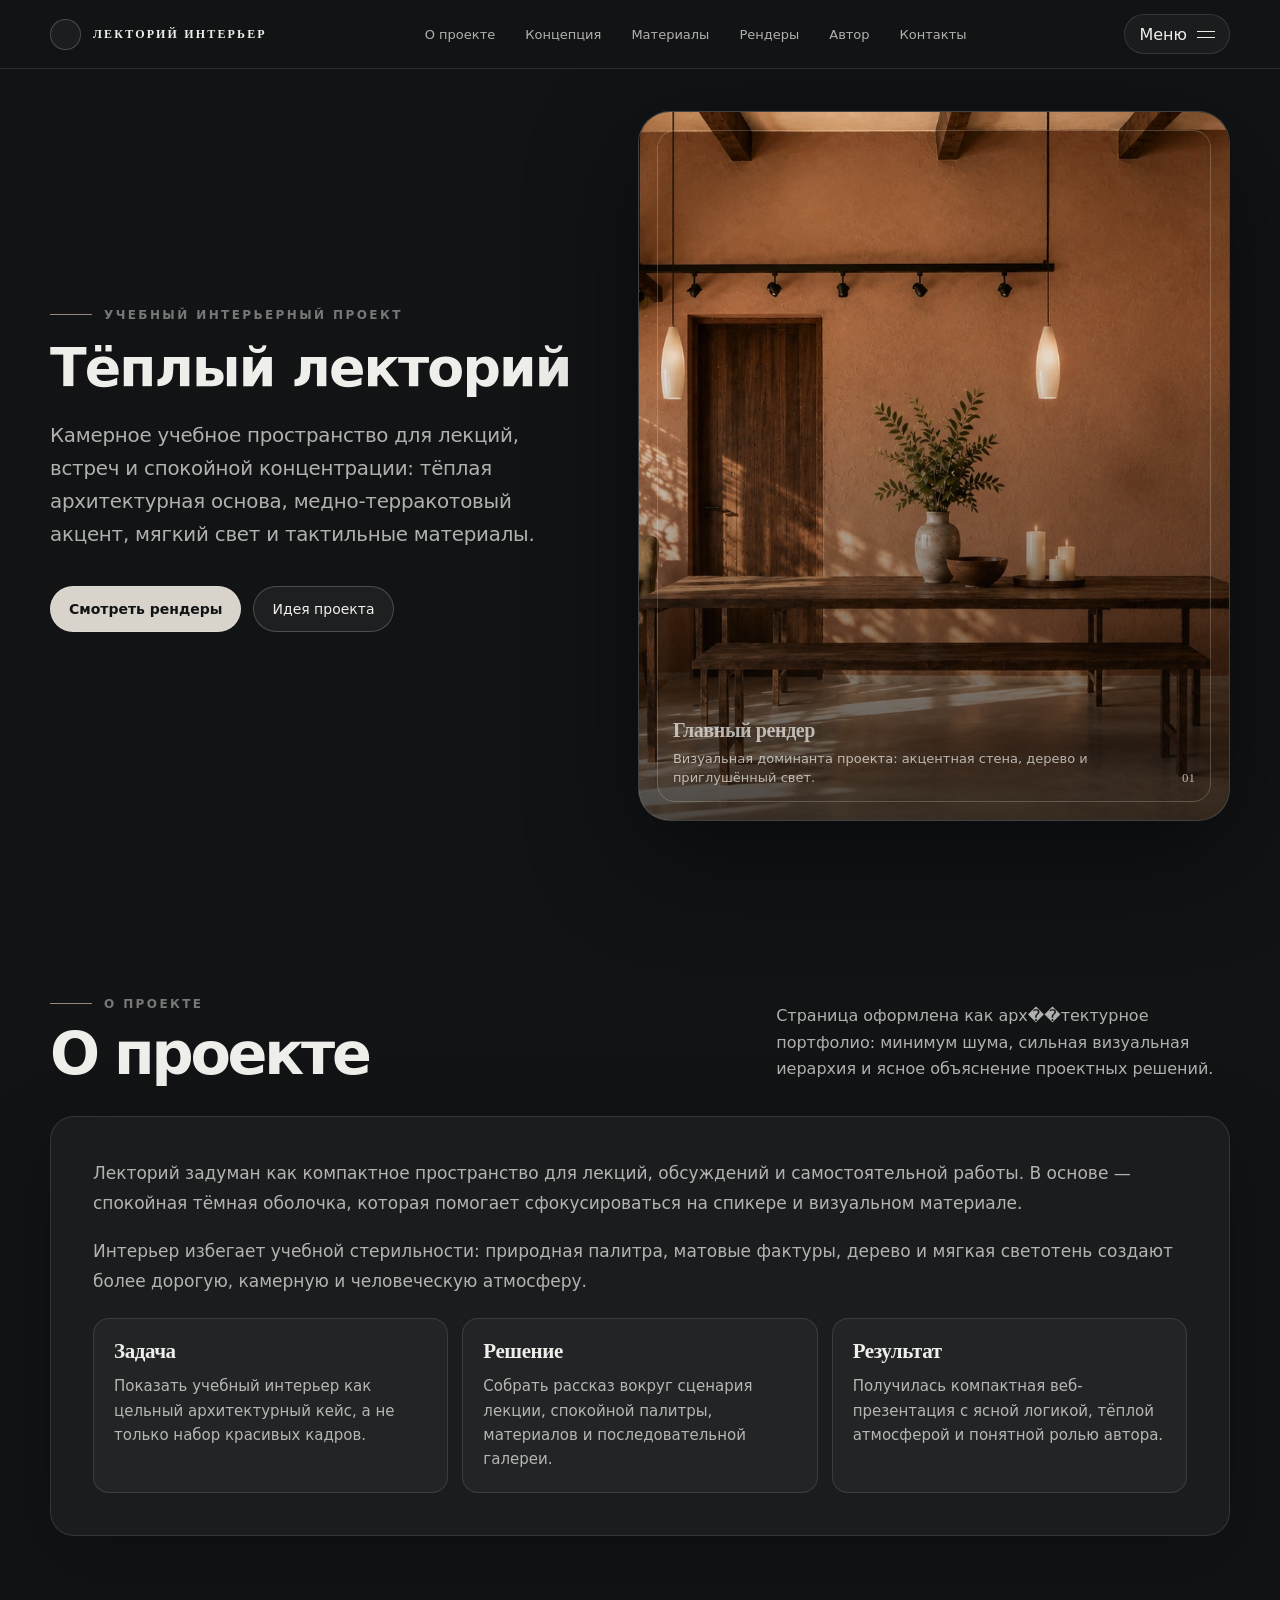
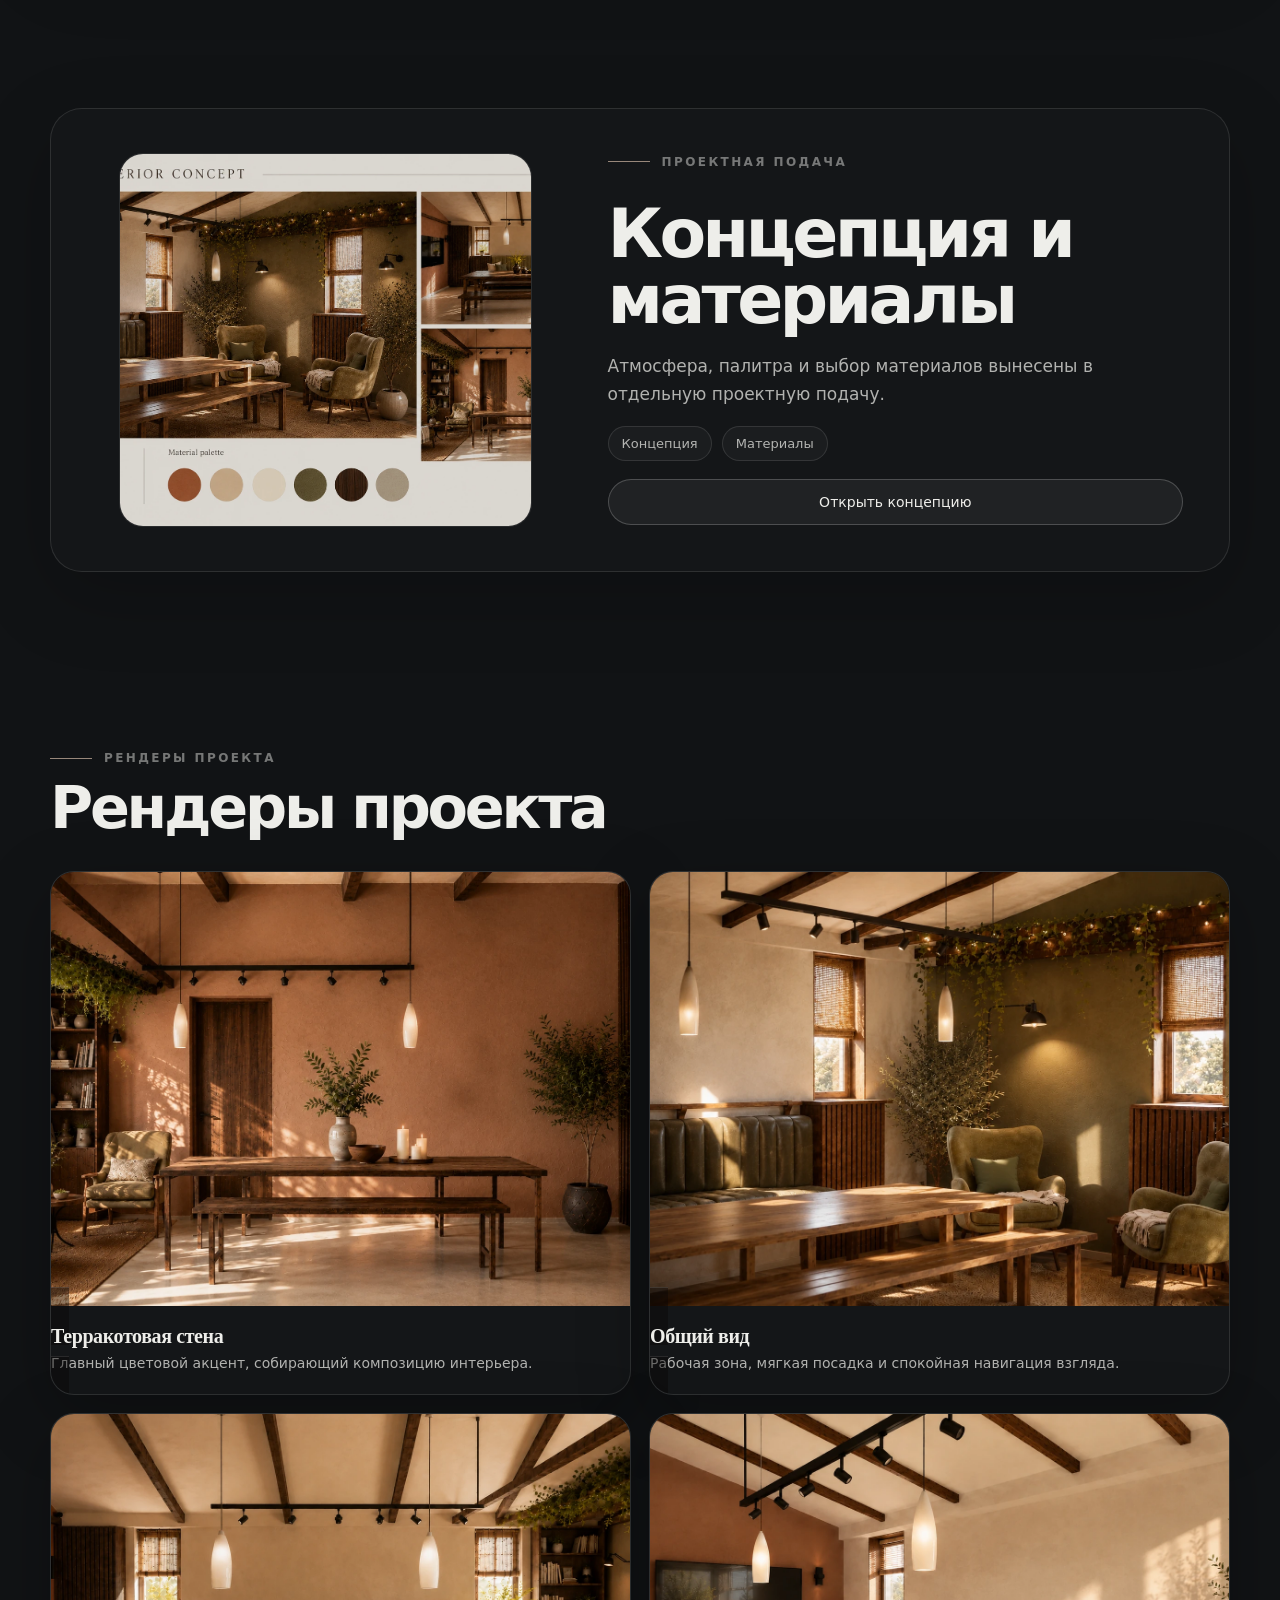
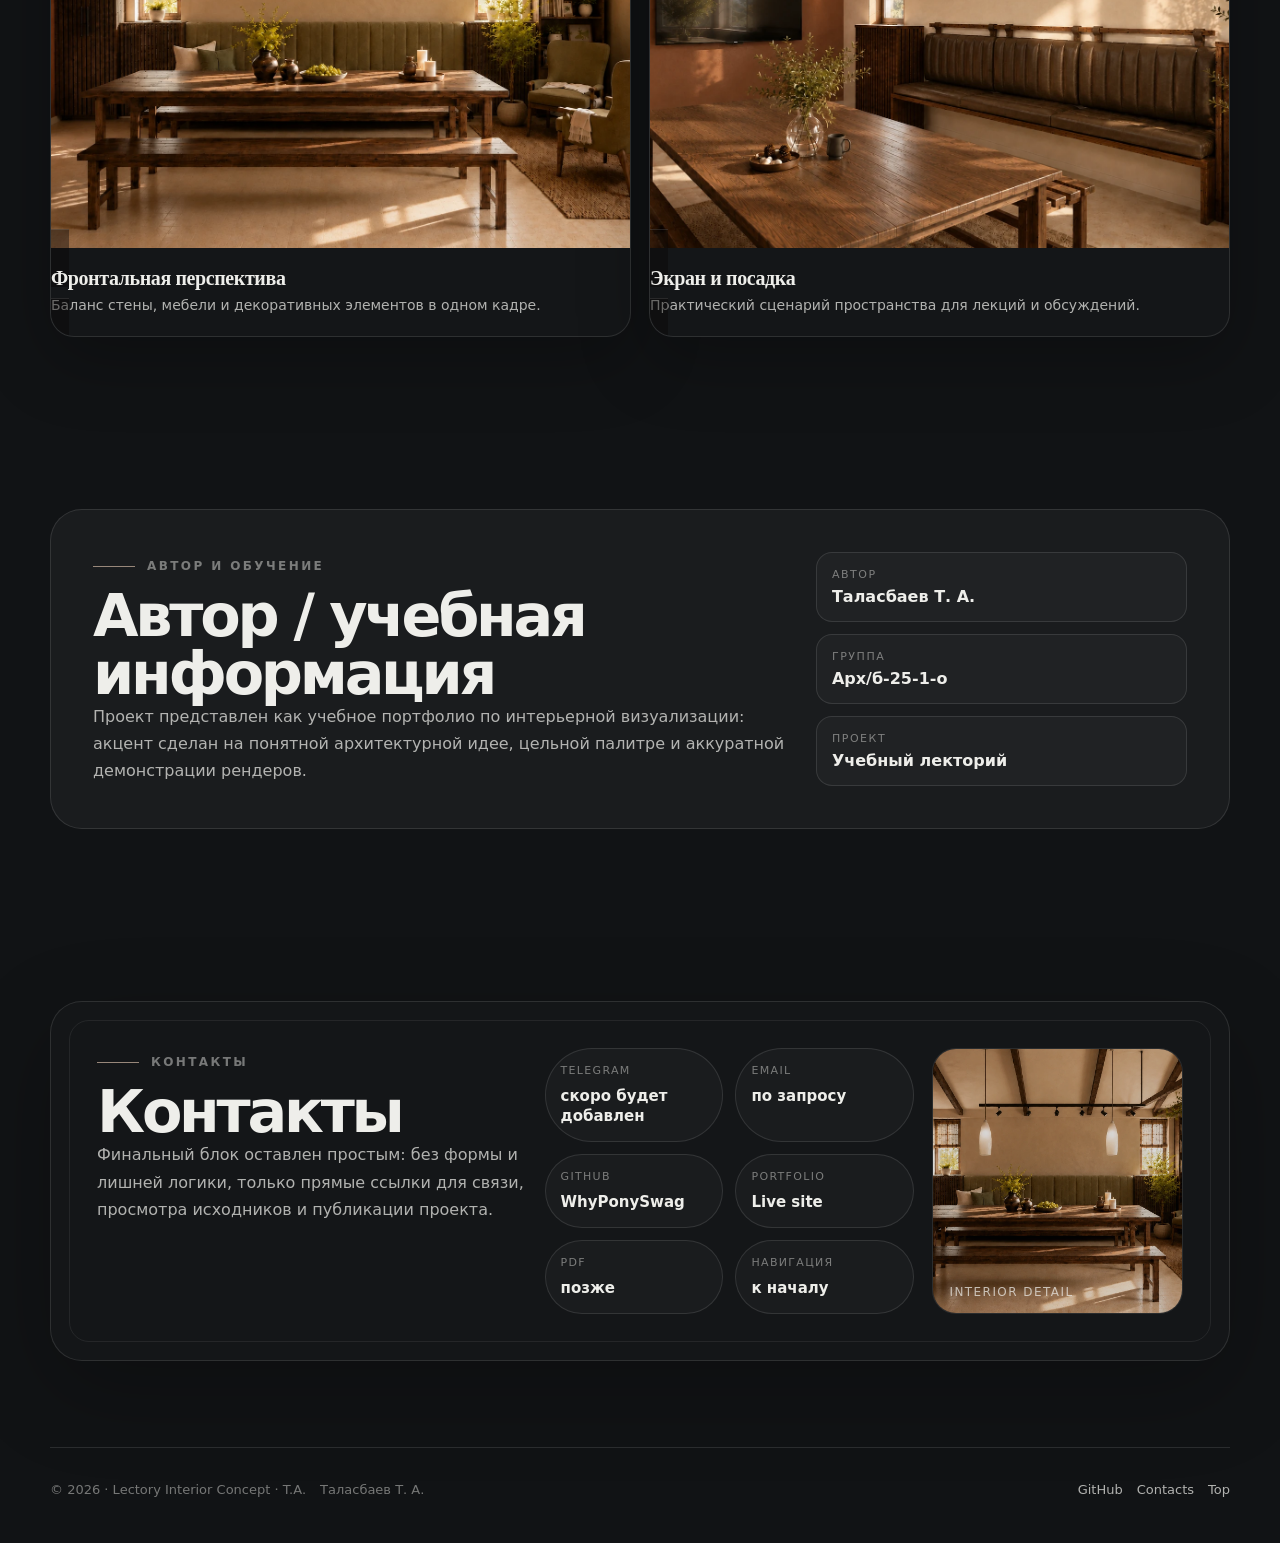
==== commit 038448a5: "Install Vercel Web Analytics Implemented Vercel Web Analytics for Static HTML Website ==============" ====
--- a/index.html
+++ b/index.html
@@ -11,6 +11,10 @@
   <meta property="og:description" content="Учебный интерьерный проект лектория в тёмной графитовой эстетике: концепция, материалы и рендеры.">
   <meta property="og:image" content="assets/render-03.webp">
   <link rel="preload" as="image" href="assets/render-03.webp" fetchpriority="high">
+  <script>
+    window.va = window.va || function () { (window.vaq = window.vaq || []).push(arguments); };
+  </script>
+  <script defer src="/_vercel/insights/script.js"></script>
   <style>
     :root {
       color-scheme: dark;
@@ -1096,7 +1100,7 @@
           <span class="section-kicker">О проекте</span>
           <h2 id="about-title">О проекте</h2>
         </div>
-        <p class="section-note">Страница оформлена как архитектурное портфолио: минимум шума, сильная визуальная иерархия и ясное объяснение проектных решений.</p>
+        <p class="section-note">Страница оформлена как арх��тектурное портфолио: минимум шума, сильная визуальная иерархия и ясное объяснение проектных решений.</p>
       </div>
       <div class="about-grid">
         <article class="about-text panel reveal">
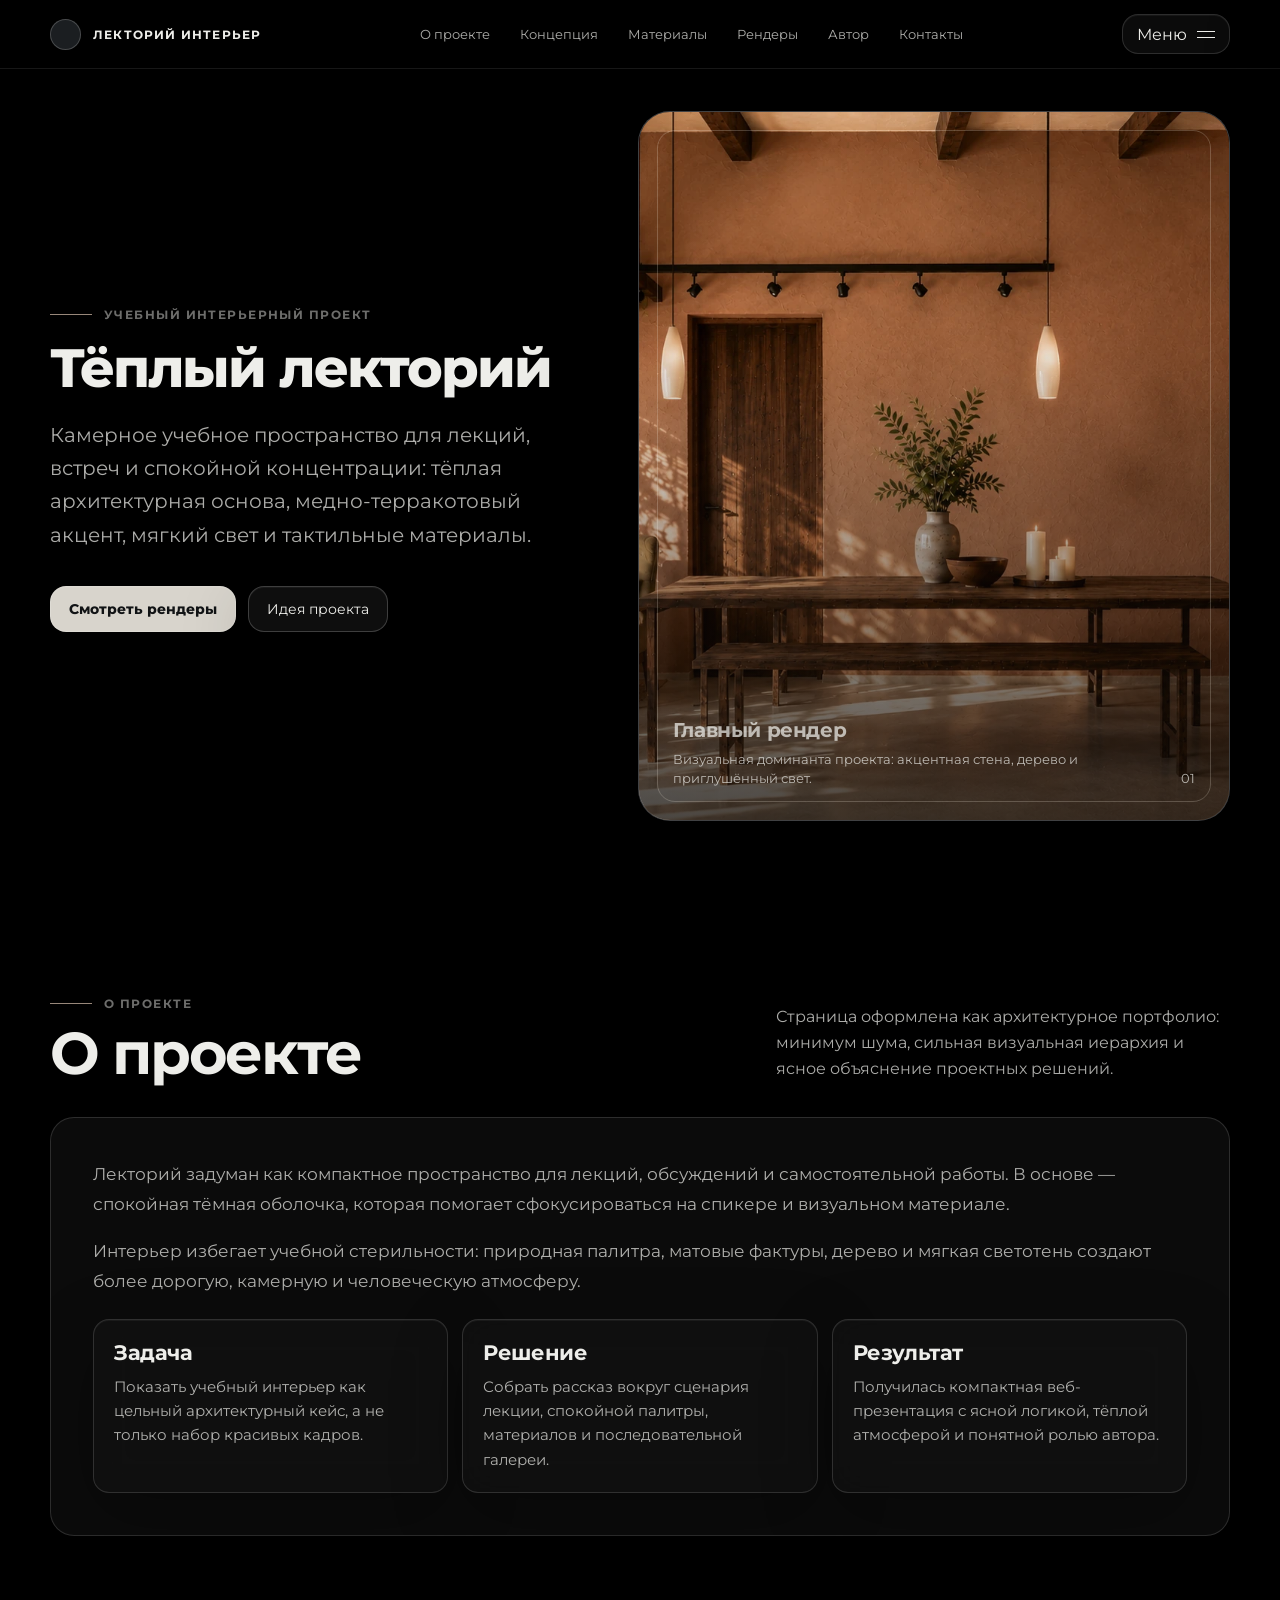
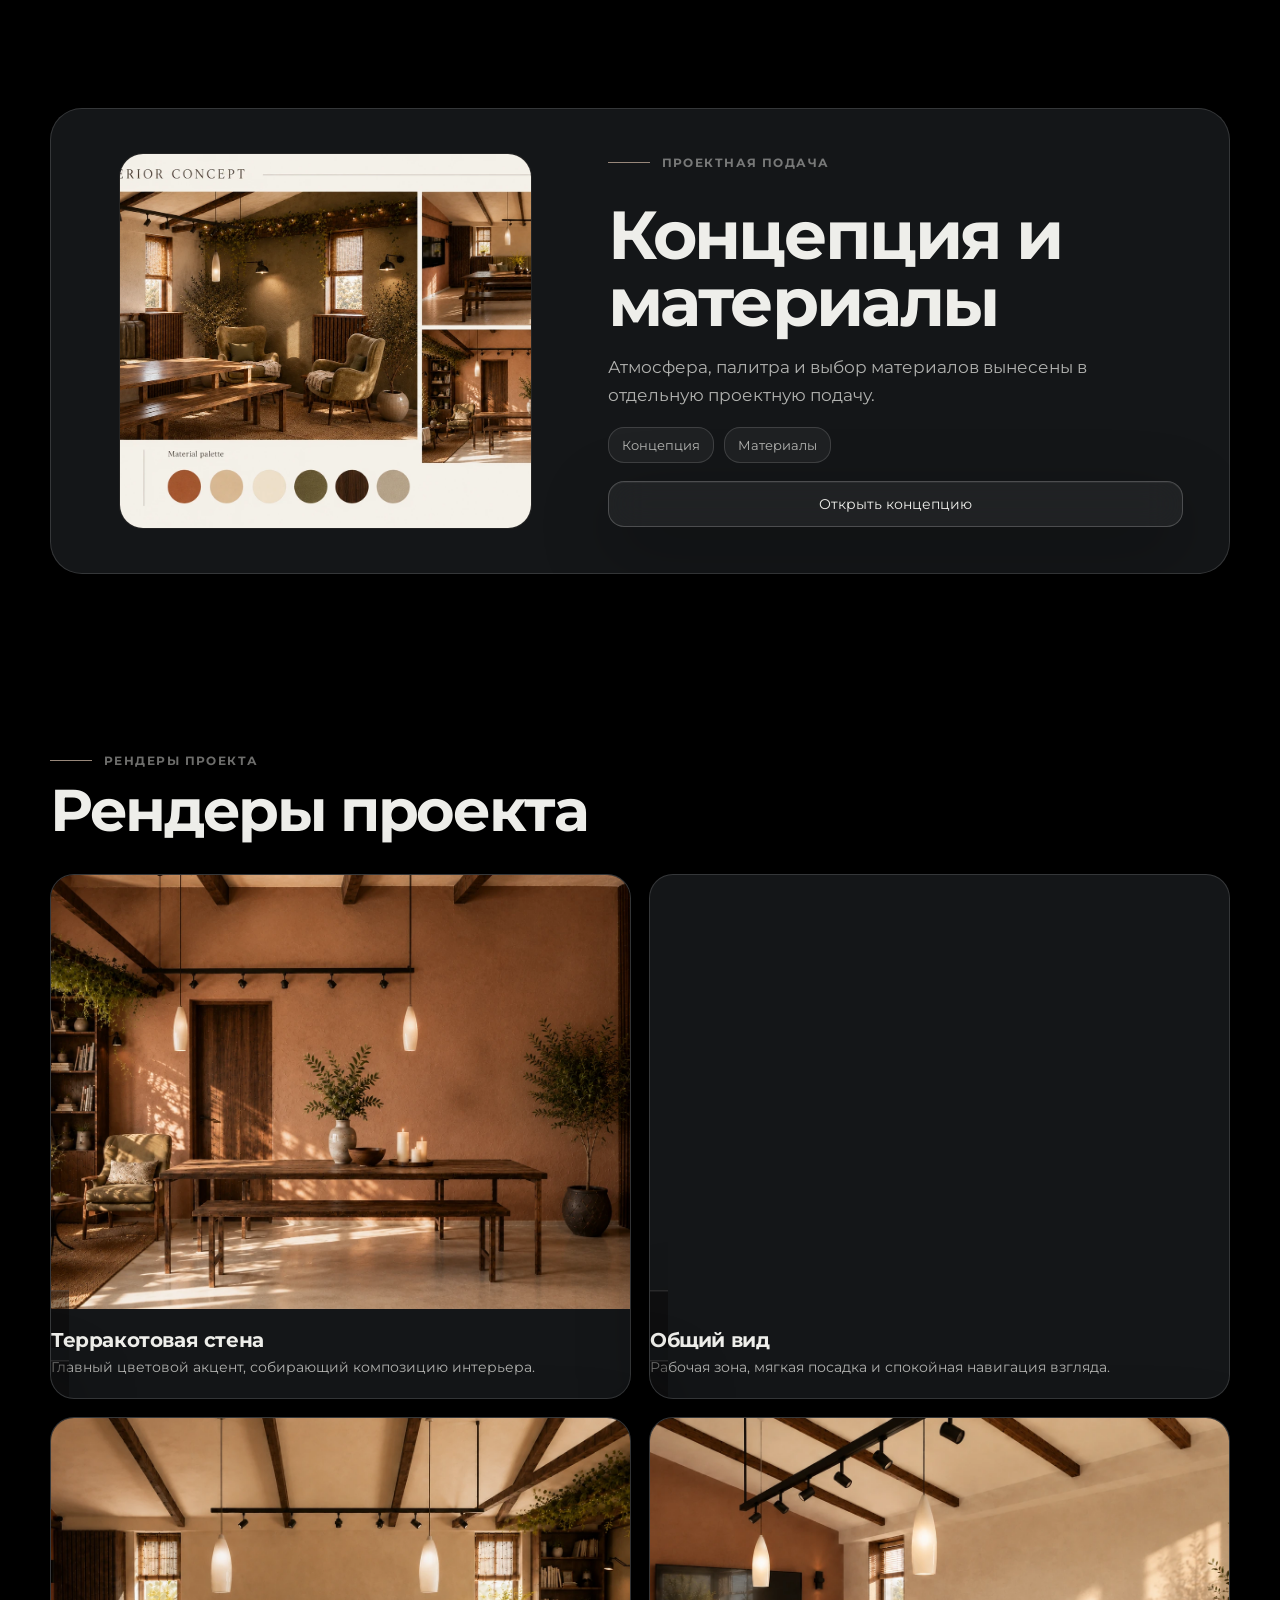
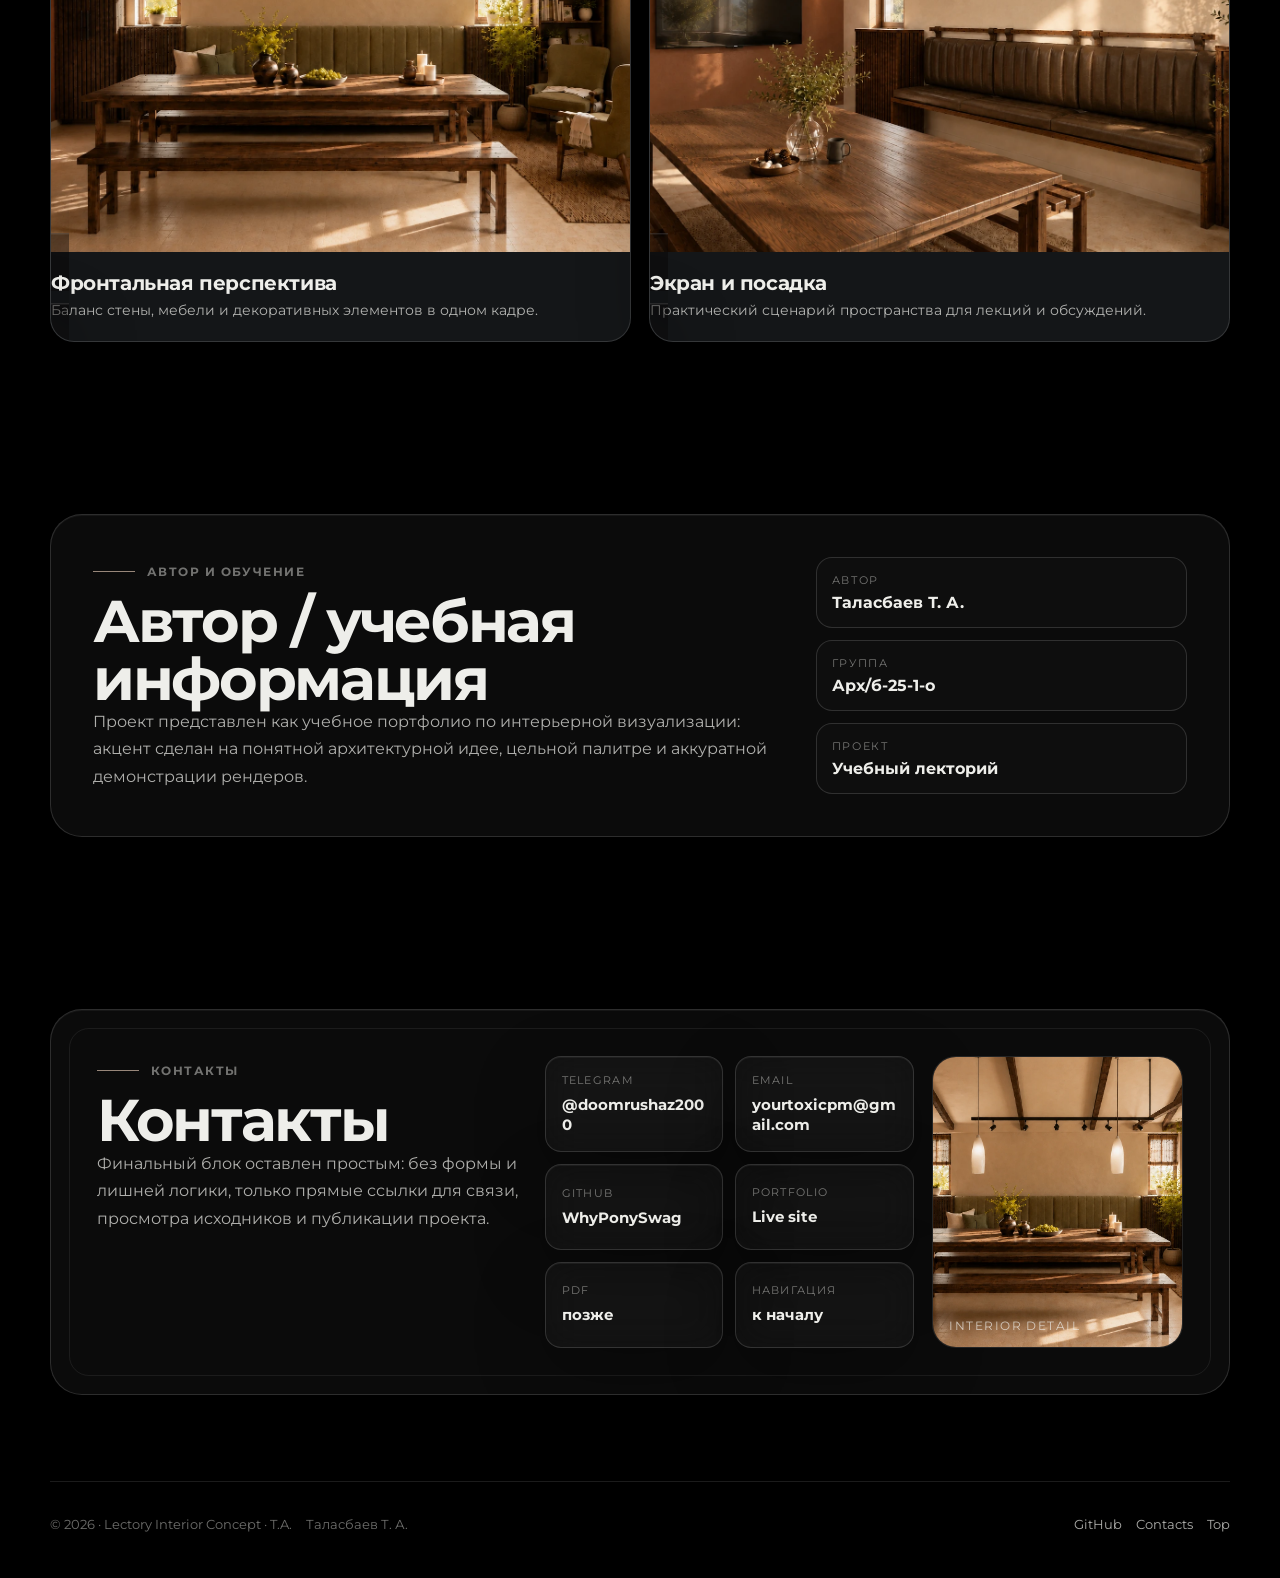
==== commit 91e199c4: "Apply black glass style and add real contacts" ====
--- a/index.html
+++ b/index.html
@@ -11,14 +11,11 @@
   <meta property="og:description" content="Учебный интерьерный проект лектория в тёмной графитовой эстетике: концепция, материалы и рендеры.">
   <meta property="og:image" content="assets/render-03.webp">
   <link rel="preload" as="image" href="assets/render-03.webp" fetchpriority="high">
-  <script>
-    window.va = window.va || function () { (window.vaq = window.vaq || []).push(arguments); };
-  </script>
-  <script defer src="/_vercel/insights/script.js"></script>
+  <link rel="stylesheet" href="https://fonts.googleapis.com/css2?family=Montserrat:wght@400;500;600;700;800&display=swap">
   <style>
     :root {
       color-scheme: dark;
-      --black: #111315;
+      --black: #000000;
       --graphite: #141618;
       --graphite-soft: #1b1e21;
       --ivory: #eeeeea;
@@ -29,7 +26,10 @@
       --olive: #6f7370;
       --line: rgba(255, 255, 255, .11);
       --line-strong: rgba(255, 255, 255, .20);
-      --card: rgba(255, 255, 255, .04);
+      --card: rgba(18, 18, 18, .66);
+      --glass: rgba(18, 18, 18, .66);
+      --glass-soft: rgba(18, 18, 18, .54);
+      --glass-line: rgba(255, 255, 255, .14);
       --shadow: 0 34px 110px rgba(0, 0, 0, .48);
       --radius-xl: 32px;
       --radius-lg: 24px;
@@ -43,13 +43,18 @@
       scroll-behavior: smooth;
       text-rendering: optimizeLegibility;
       -webkit-font-smoothing: antialiased;
+      font-kerning: normal;
+      font-feature-settings: "kern" 1;
+      background: #000;
+      background-image: none;
     }
 
     body {
       margin: 0;
-      background: var(--black);
+      background: #000;
+      background-image: none;
       color: var(--ivory);
-      font-family: Inter, ui-sans-serif, system-ui, -apple-system, BlinkMacSystemFont, "Segoe UI", Arial, sans-serif;
+      font-family: "Montserrat", Arial, sans-serif;
       overflow-x: hidden;
     }
 
@@ -71,7 +76,7 @@
       top: 12px;
       z-index: 1000;
       padding: 10px 14px;
-      border-radius: 999px;
+      border-radius: var(--radius-md);
       background: var(--ivory);
       color: #14100c;
       font-weight: 700;
@@ -83,8 +88,11 @@
       position: sticky;
       top: 0;
       z-index: 50;
-      border-bottom: 1px solid var(--line);
-      background: var(--black);
+      border-bottom: 1px solid rgba(255, 255, 255, .09);
+      background: rgba(0, 0, 0, .42);
+      -webkit-backdrop-filter: blur(18px) saturate(120%);
+      backdrop-filter: blur(18px) saturate(120%);
+      box-shadow: 0 8px 28px rgba(0, 0, 0, .22);
     }
 
     .nav {
@@ -102,10 +110,10 @@
       align-items: center;
       gap: 12px;
       min-width: max-content;
-      font-family: Georgia, "Times New Roman", serif;
+      font-family: "Montserrat", Arial, sans-serif;
       font-size: 12px;
       font-weight: 700;
-      letter-spacing: .18em;
+      letter-spacing: .10em;
       text-transform: uppercase;
     }
 
@@ -128,7 +136,7 @@
 
     .nav-links a {
       padding: 9px 12px;
-      border-radius: 999px;
+      border-radius: var(--radius-md);
       transition: color .2s ease, background .2s ease;
     }
 
@@ -145,9 +153,9 @@
       gap: 10px;
       min-height: 40px;
       padding: 0 14px;
-      border: 1px solid var(--line);
-      border-radius: 999px;
-      background: var(--card);
+      border: 1px solid var(--glass-line);
+      border-radius: var(--radius-md);
+      background: var(--glass);
       color: var(--ivory);
       cursor: pointer;
     }
@@ -216,16 +224,16 @@
       color: var(--ivory-dim);
       font-size: 12px;
       font-weight: 700;
-      letter-spacing: .18em;
+      letter-spacing: .12em;
       text-transform: uppercase;
     }
 
     .drawer-close {
       min-height: 38px;
       padding: 0 13px;
-      border: 1px solid var(--line);
-      border-radius: 999px;
-      background: var(--card);
+      border: 1px solid var(--glass-line);
+      border-radius: var(--radius-md);
+      background: var(--glass);
       color: var(--ivory);
       cursor: pointer;
     }
@@ -241,7 +249,7 @@
       font-family: inherit;
       font-size: 12px;
       line-height: 1.2;
-      letter-spacing: .16em;
+      letter-spacing: .12em;
       text-transform: uppercase;
     }
 
@@ -262,9 +270,12 @@
       color: var(--ivory);
     }
 
+    .drawer-link span:last-child,
     .drawer-item span:last-child {
       color: var(--ivory-dim);
       text-align: right;
+      overflow-wrap: anywhere;
+      word-break: break-word;
     }
 
     .drawer-foot {
@@ -275,6 +286,35 @@
 
     body.drawer-open {
       overflow: hidden;
+    }
+
+
+    .panel,
+    .case-step,
+    .concept-teaser,
+    .principle,
+    .detail-card,
+    .cta-panel,
+    .author-card,
+    .contact-card,
+    .contact-link,
+    .caption,
+    .editorial-drawer,
+    .drawer-close,
+    .menu-toggle,
+    .btn {
+      -webkit-backdrop-filter: blur(18px) saturate(110%);
+      backdrop-filter: blur(18px) saturate(110%);
+      box-shadow: inset 0 1px 0 rgba(255, 255, 255, .05), 0 22px 70px rgba(0, 0, 0, .28);
+    }
+
+    .nav-links a,
+    .btn,
+    .menu-toggle,
+    .drawer-link,
+    .drawer-item,
+    .contact-link {
+      letter-spacing: 0;
     }
 
     main {
@@ -315,7 +355,7 @@
       color: var(--ivory-dim);
       font-size: 12px;
       font-weight: 700;
-      letter-spacing: .2em;
+      letter-spacing: .12em;
       text-transform: uppercase;
     }
 
@@ -332,7 +372,7 @@
       margin-top: 20px;
       font-size: clamp(44px, 4.2vw, 68px);
       line-height: .98;
-      letter-spacing: -.035em;
+      letter-spacing: -.04em;
       font-weight: 780;
       overflow-wrap: normal;
       word-break: normal;
@@ -346,7 +386,7 @@
       color: var(--ivory-muted);
       font-size: clamp(17px, 1.55vw, 21px);
       line-height: 1.68;
-      letter-spacing: -.012em;
+      letter-spacing: 0;
     }
 
     .hero-actions {
@@ -363,7 +403,7 @@
       min-height: 46px;
       padding: 0 18px;
       border: 1px solid var(--line-strong);
-      border-radius: 999px;
+      border-radius: var(--radius-md);
       background: rgba(255, 255, 255, .055);
       color: var(--ivory);
       font-size: 14px;
@@ -414,7 +454,7 @@
       transition: transform .75s cubic-bezier(.2, .7, .2, 1), filter .75s ease;
     }
 
-    .hero-visual:hover img { transform: scale(1.03); filter: saturate(1.05) contrast(1.04); }
+    .hero-visual:hover img { transform: scale(1.03); filter: none; }
 
     .hero-caption {
       position: absolute;
@@ -432,7 +472,7 @@
     .hero-caption b,
     .caption b {
       display: block;
-      font-family: Georgia, "Times New Roman", serif;
+      font-family: "Montserrat", Arial, sans-serif;
       font-size: 20px;
       letter-spacing: -.02em;
     }
@@ -448,7 +488,7 @@
 
     .frame-index {
       color: var(--ivory-dim);
-      font-family: Georgia, "Times New Roman", serif;
+      font-family: "Montserrat", Arial, sans-serif;
       font-size: 44px;
       line-height: .9;
     }
@@ -470,7 +510,7 @@
       max-width: 760px;
       font-size: clamp(34px, 4.6vw, 64px);
       line-height: .98;
-      letter-spacing: -.055em;
+      letter-spacing: -.04em;
     }
 
     .section-note {
@@ -486,9 +526,9 @@
     }
 
     .panel {
-      border: 1px solid var(--line);
+      border: 1px solid var(--glass-line);
       border-radius: var(--radius-lg);
-      background: var(--card);
+      background: var(--glass);
       box-shadow: 0 24px 80px rgba(0, 0, 0, .24);
     }
 
@@ -514,7 +554,7 @@
       color: var(--ivory-dim);
       font-size: 12px;
       font-weight: 700;
-      letter-spacing: .16em;
+      letter-spacing: .12em;
       text-transform: uppercase;
     }
 
@@ -540,14 +580,14 @@
 
     .case-step {
       padding: 20px;
-      border: 1px solid var(--line);
+      border: 1px solid var(--glass-line);
       border-radius: var(--radius-md);
-      background: rgba(255, 255, 255, .038);
+      background: var(--glass);
     }
 
     .case-step b {
       display: block;
-      font-family: Georgia, "Times New Roman", serif;
+      font-family: "Montserrat", Arial, sans-serif;
       font-size: 21px;
       letter-spacing: -.02em;
     }
@@ -571,7 +611,7 @@
       height: 100%;
       min-height: 430px;
       padding: 0;
-      border: 1px solid var(--line);
+      border: 1px solid var(--glass-line);
       border-radius: var(--radius-lg);
       overflow: hidden;
       background: var(--graphite);
@@ -594,21 +634,21 @@
     .principle {
       min-height: 190px;
       padding: 24px;
-      border: 1px solid var(--line);
+      border: 1px solid var(--glass-line);
       border-radius: var(--radius-lg);
-      background: rgba(255, 255, 255, .036);
+      background: var(--glass-soft);
     }
 
     .principle:nth-child(3) {
       grid-column: 1 / -1;
       min-height: 150px;
-      background: rgba(255, 255, 255, .052);
+      background: var(--glass);
     }
 
     .principle b {
       display: block;
       color: var(--ivory);
-      font-family: Georgia, "Times New Roman", serif;
+      font-family: "Montserrat", Arial, sans-serif;
       font-size: 24px;
       letter-spacing: -.02em;
     }
@@ -625,7 +665,7 @@
       gap: 18px;
       align-items: stretch;
       padding: clamp(18px, 3vw, 28px);
-      border: 1px solid var(--line);
+      border: 1px solid var(--glass-line);
       border-radius: var(--radius-xl);
       background: var(--graphite);
       box-shadow: 0 24px 80px rgba(0, 0, 0, .20);
@@ -634,18 +674,18 @@
     .concept-teaser-visual {
       position: relative;
       min-height: 220px;
-      border: 1px solid var(--line);
+      border: 1px solid var(--glass-line);
       border-radius: var(--radius-lg);
       overflow: hidden;
-      background: rgba(0, 0, 0, .18);
+      background: #000;
     }
 
     .concept-teaser-visual img {
       width: 100%;
       height: 100%;
       object-fit: cover;
-      opacity: .88;
-      filter: saturate(.96) contrast(1.02);
+      opacity: 1;
+      filter: none;
     }
 
     .concept-teaser-copy {
@@ -674,10 +714,10 @@
 
     .teaser-points span {
       padding: 9px 13px;
-      border: 1px solid var(--line);
-      border-radius: 999px;
+      border: 1px solid var(--glass-line);
+      border-radius: var(--radius-md);
       color: var(--ivory-muted);
-      background: rgba(255, 255, 255, .03);
+      background: rgba(255, 255, 255, .05);
       font-size: 13px;
     }
 
@@ -690,7 +730,7 @@
     .swatch {
       min-height: 245px;
       padding: 18px;
-      border: 1px solid var(--line);
+      border: 1px solid var(--glass-line);
       border-radius: var(--radius-lg);
       display: flex;
       flex-direction: column;
@@ -733,7 +773,7 @@
       position: relative;
       width: 100%;
       padding: 0;
-      border: 1px solid var(--line);
+      border: 1px solid var(--glass-line);
       border-radius: var(--radius-lg);
       overflow: hidden;
       background: var(--graphite);
@@ -757,7 +797,7 @@
       transition: transform .55s ease, filter .55s ease;
     }
 
-    .render-card:hover img { transform: scale(1.025); filter: saturate(1.04); }
+    .render-card:hover img { transform: scale(1.025); filter: none; }
 
     .caption {
       padding: 18px 18px 20px;
@@ -775,14 +815,14 @@
       grid-template-columns: minmax(0, .85fr) minmax(260px, .45fr);
       gap: 22px;
       padding: clamp(24px, 4vw, 42px);
-      border: 1px solid var(--line);
+      border: 1px solid var(--glass-line);
       border-radius: var(--radius-xl);
-      background: var(--card);
+      background: var(--glass);
     }
 
     .author-card p { color: var(--ivory-muted); line-height: 1.7; }
     .author-meta { display: grid; gap: 12px; align-content: start; }
-    .author-meta div { padding: 15px; border: 1px solid var(--line); border-radius: var(--radius-md); background: rgba(255, 255, 255, .026); }
+    .author-meta div { padding: 15px; border: 1px solid var(--glass-line); border-radius: var(--radius-md); background: var(--glass-soft); }
     .author-meta small { display: block; color: var(--ivory-dim); font-size: 11px; letter-spacing: .14em; text-transform: uppercase; }
     .author-meta b { display: block; margin-top: 6px; }
 
@@ -791,10 +831,10 @@
       grid-template-columns: minmax(0, .72fr) minmax(280px, .62fr) minmax(220px, .42fr);
       gap: 18px;
       padding: clamp(26px, 4vw, 46px);
-      border: 1px solid var(--line);
+      border: 1px solid var(--glass-line);
       border-radius: var(--radius-xl);
-      background: var(--graphite);
-      box-shadow: 0 28px 92px rgba(0, 0, 0, .24);
+      background: var(--glass);
+      box-shadow: inset 0 1px 0 rgba(255, 255, 255, .05), 0 28px 92px rgba(0, 0, 0, .28);
       overflow: hidden;
       position: relative;
     }
@@ -826,11 +866,15 @@
     }
 
     .contact-link {
-      display: block;
-      min-height: 74px;
-      padding: 15px;
-      border: 1px solid var(--line);
-      border-radius: 999px;
+      display: flex;
+      flex-direction: column;
+      justify-content: center;
+      align-items: flex-start;
+      width: 100%;
+      min-height: 86px;
+      padding: 16px;
+      border: 1px solid var(--glass-line);
+      border-radius: var(--radius-md);
       background: rgba(255, 255, 255, .028);
       transition: transform .2s ease, border-color .2s ease, background .2s ease;
     }
@@ -856,15 +900,17 @@
       font-size: 15px;
       line-height: 1.35;
       overflow-wrap: anywhere;
+      word-break: break-word;
+      letter-spacing: 0;
     }
 
     .contact-detail {
       min-height: 220px;
       margin: 0;
-      border: 1px solid var(--line);
+      border: 1px solid var(--glass-line);
       border-radius: var(--radius-lg);
       overflow: hidden;
-      background: rgba(0, 0, 0, .18);
+      background: #000;
     }
 
     .contact-detail img {
@@ -872,8 +918,8 @@
       height: 100%;
       min-height: 220px;
       object-fit: cover;
-      opacity: .86;
-      filter: saturate(.94) contrast(1.02);
+      opacity: 1;
+      filter: none;
     }
 
     .contact-detail span {
@@ -910,6 +956,17 @@
 
     .footer-service { justify-content: flex-end; }
     .footer-service a { color: var(--ivory-muted); }
+
+
+    .hero-visual img,
+    .concept-teaser-visual img,
+    .concept-board img,
+    .render-card img,
+    .contact-detail img {
+      opacity: 1;
+      filter: none;
+      -webkit-filter: none;
+    }
 
     .lightbox {
       position: fixed;
@@ -959,6 +1016,7 @@
       :root { --wrap: min(100% - 30px, 760px); }
       .section,
       #top { scroll-margin-top: 126px; }
+      .topbar { background: rgba(0, 0, 0, .68); -webkit-backdrop-filter: blur(14px) saturate(115%); backdrop-filter: blur(14px) saturate(115%); }
       .nav { min-height: auto; padding: 12px 0; gap: 12px; }
       .nav-links { display: none; }
       .editorial-drawer { width: min(100%, 94vw); }
@@ -981,10 +1039,10 @@
     @media (max-width: 640px) {
       :root { --wrap: calc(100% - 28px); }
       .section { padding: 44px 0; }
-      .brand { font-size: 11px; letter-spacing: .14em; }
+      .brand { font-size: 11px; letter-spacing: .10em; }
       .nav-links { font-size: 12px; gap: 4px; }
       .nav-links a { padding: 8px 10px; }
-      h1 { font-size: clamp(34px, 10vw, 46px); letter-spacing: -.025em; white-space: normal; overflow-wrap: normal; word-break: normal; hyphens: none; }
+      h1 { font-size: clamp(34px, 10vw, 46px); letter-spacing: -.04em; white-space: normal; overflow-wrap: normal; word-break: normal; hyphens: none; }
       h2 { font-size: clamp(30px, 10vw, 42px); }
       .lead { margin-top: 18px; font-size: 16px; line-height: 1.55; }
       .hero-actions { margin-top: 24px; }
@@ -1065,8 +1123,8 @@
     </section>
     <section class="drawer-section" aria-labelledby="drawer-contact-title">
       <h2 id="drawer-contact-title">Связь</h2>
-      <div class="drawer-item"><span>Telegram</span><span>скоро будет добавлен</span></div>
-      <div class="drawer-item"><span>Email</span><span>по запросу</span></div>
+      <a class="drawer-link" href="https://t.me/doomrushaz2000" target="_blank" rel="noopener noreferrer" aria-label="Открыть Telegram @doomrushaz2000"><span>Telegram</span><span>@doomrushaz2000</span></a>
+      <a class="drawer-link" href="mailto:yourtoxicpm@gmail.com" aria-label="Написать на yourtoxicpm@gmail.com"><span>Email</span><span>yourtoxicpm@gmail.com</span></a>
     </section>
     <div class="drawer-foot">Lectory Interior Concept · 2026</div>
   </aside>
@@ -1100,7 +1158,7 @@
           <span class="section-kicker">О проекте</span>
           <h2 id="about-title">О проекте</h2>
         </div>
-        <p class="section-note">Страница оформлена как арх��тектурное портфолио: минимум шума, сильная визуальная иерархия и ясное объяснение проектных решений.</p>
+        <p class="section-note">Страница оформлена как архитектурное портфолио: минимум шума, сильная визуальная иерархия и ясное объяснение проектных решений.</p>
       </div>
       <div class="about-grid">
         <article class="about-text panel reveal">
@@ -1183,12 +1241,12 @@
           <p>Финальный блок оставлен простым: без формы и лишней логики, только прямые ссылки для связи, просмотра исходников и публикации проекта.</p>
         </div>
         <div class="contact-links" aria-label="Контактные и сервисные ссылки">
-          <span class="contact-link" aria-label="Telegram автора будет добавлен позже">
-            <small>Telegram</small><b>скоро будет добавлен</b>
-          </span>
-          <span class="contact-link" aria-label="Email автора доступен по запросу">
-            <small>Email</small><b>по запросу</b>
-          </span>
+          <a class="contact-link" href="https://t.me/doomrushaz2000" target="_blank" rel="noopener noreferrer" aria-label="Открыть Telegram @doomrushaz2000">
+            <small>Telegram</small><b>@doomrushaz2000</b>
+          </a>
+          <a class="contact-link" href="mailto:yourtoxicpm@gmail.com" aria-label="Написать на yourtoxicpm@gmail.com">
+            <small>Email</small><b>yourtoxicpm@gmail.com</b>
+          </a>
           <a class="contact-link" href="https://github.com/WhyPonySwag" aria-label="Открыть GitHub автора">
             <small>GitHub</small><b>WhyPonySwag</b>
           </a>
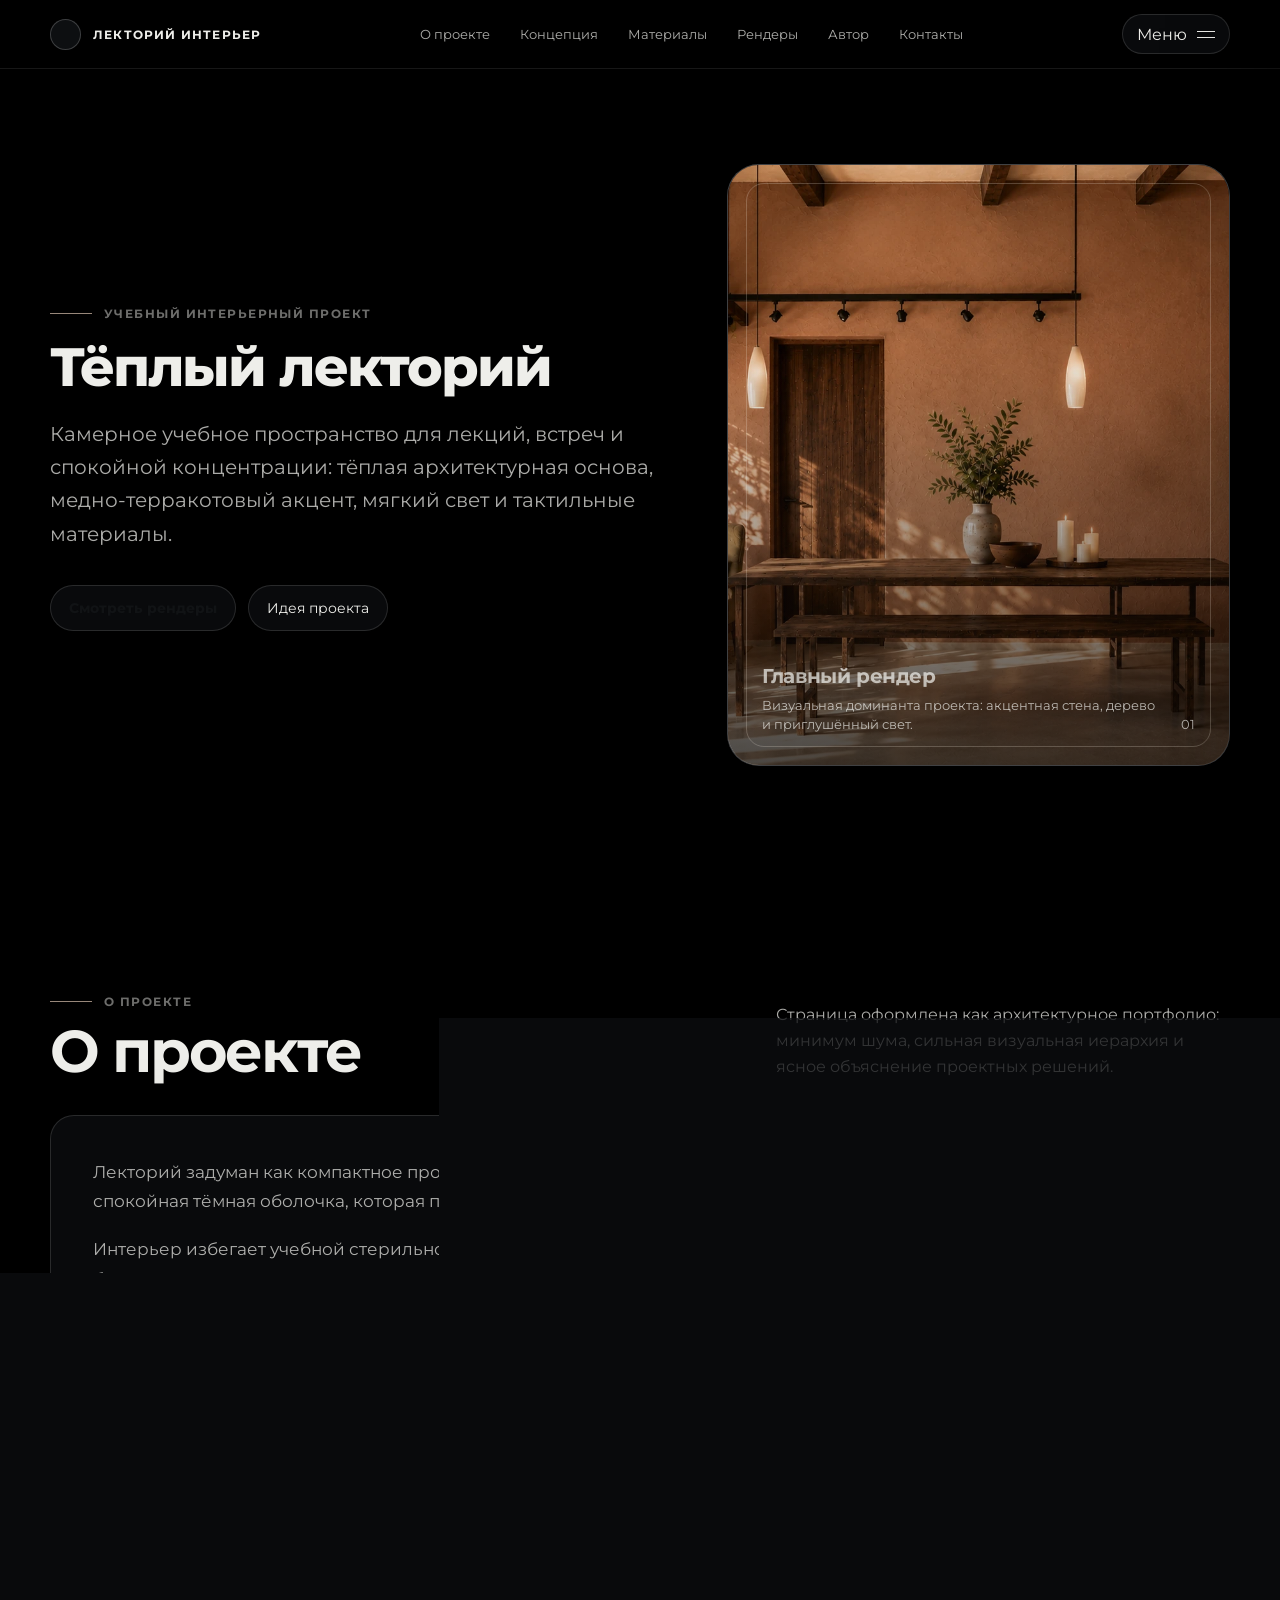
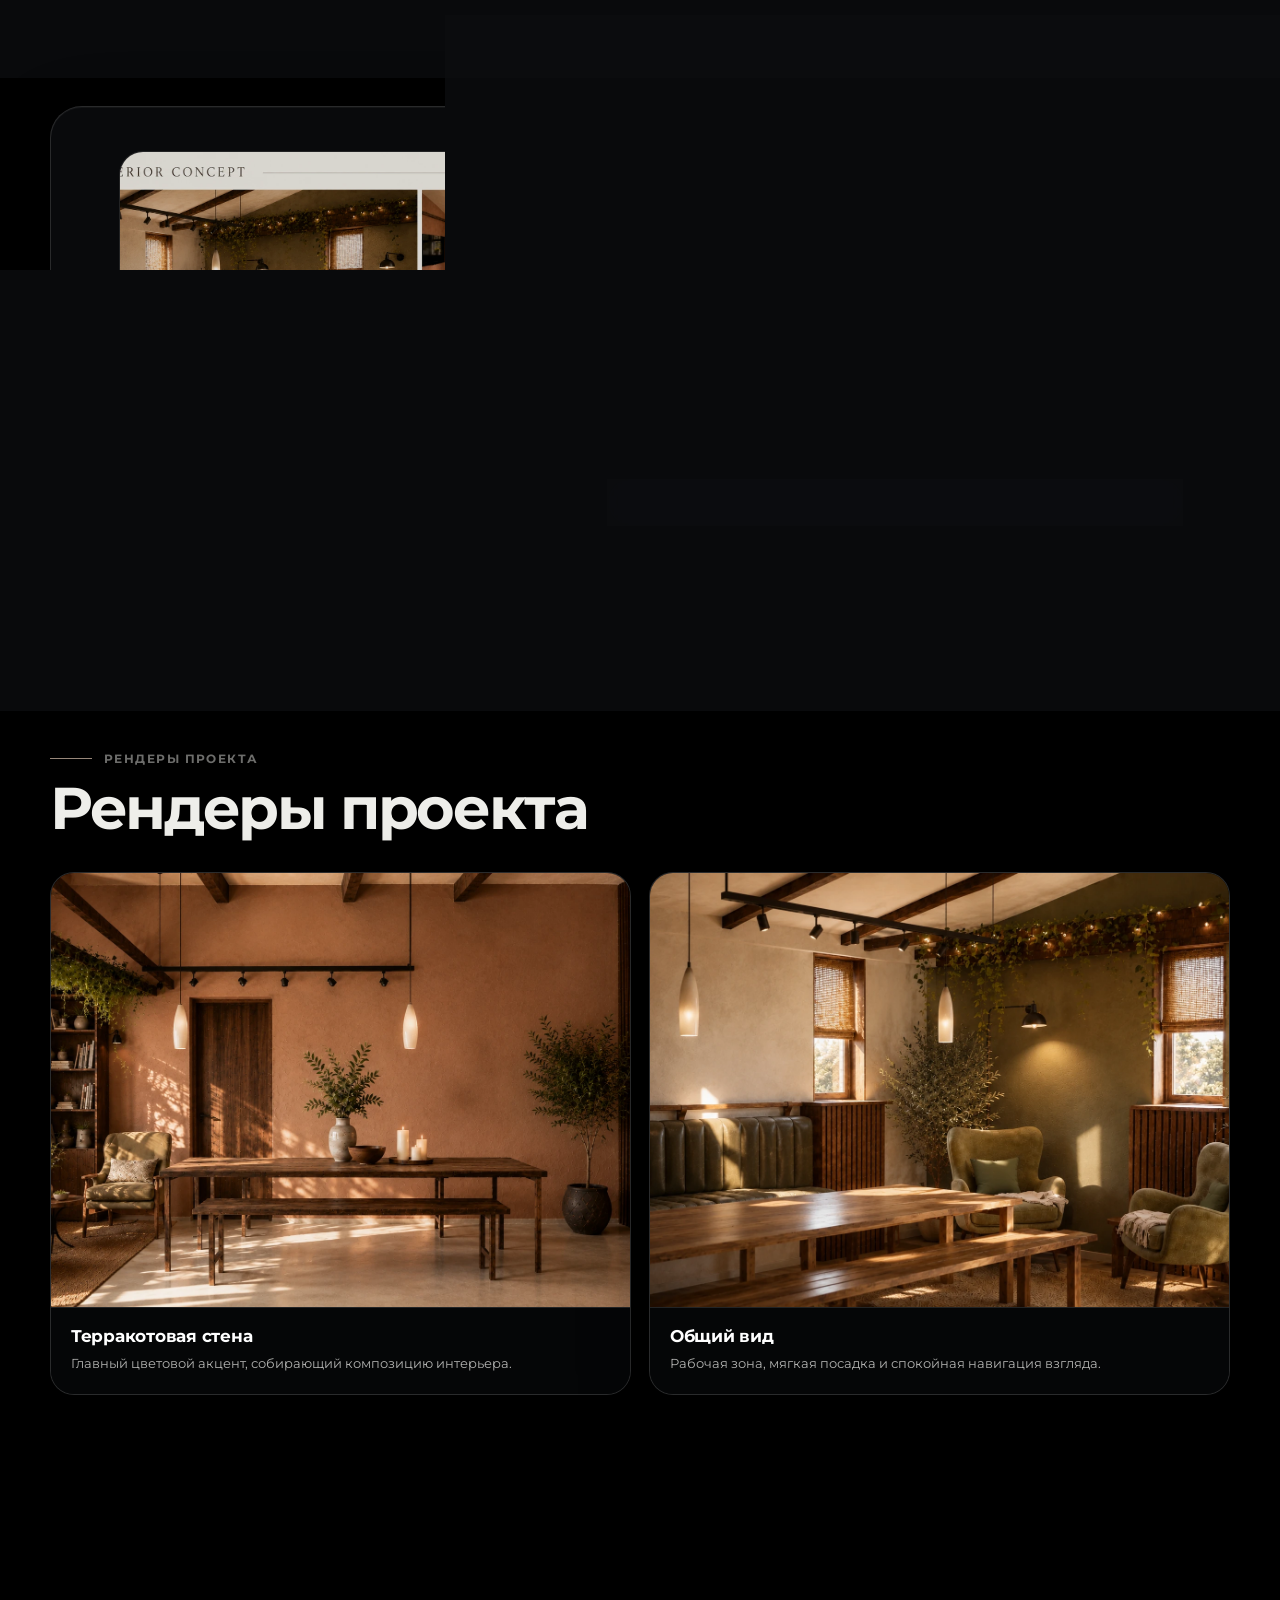
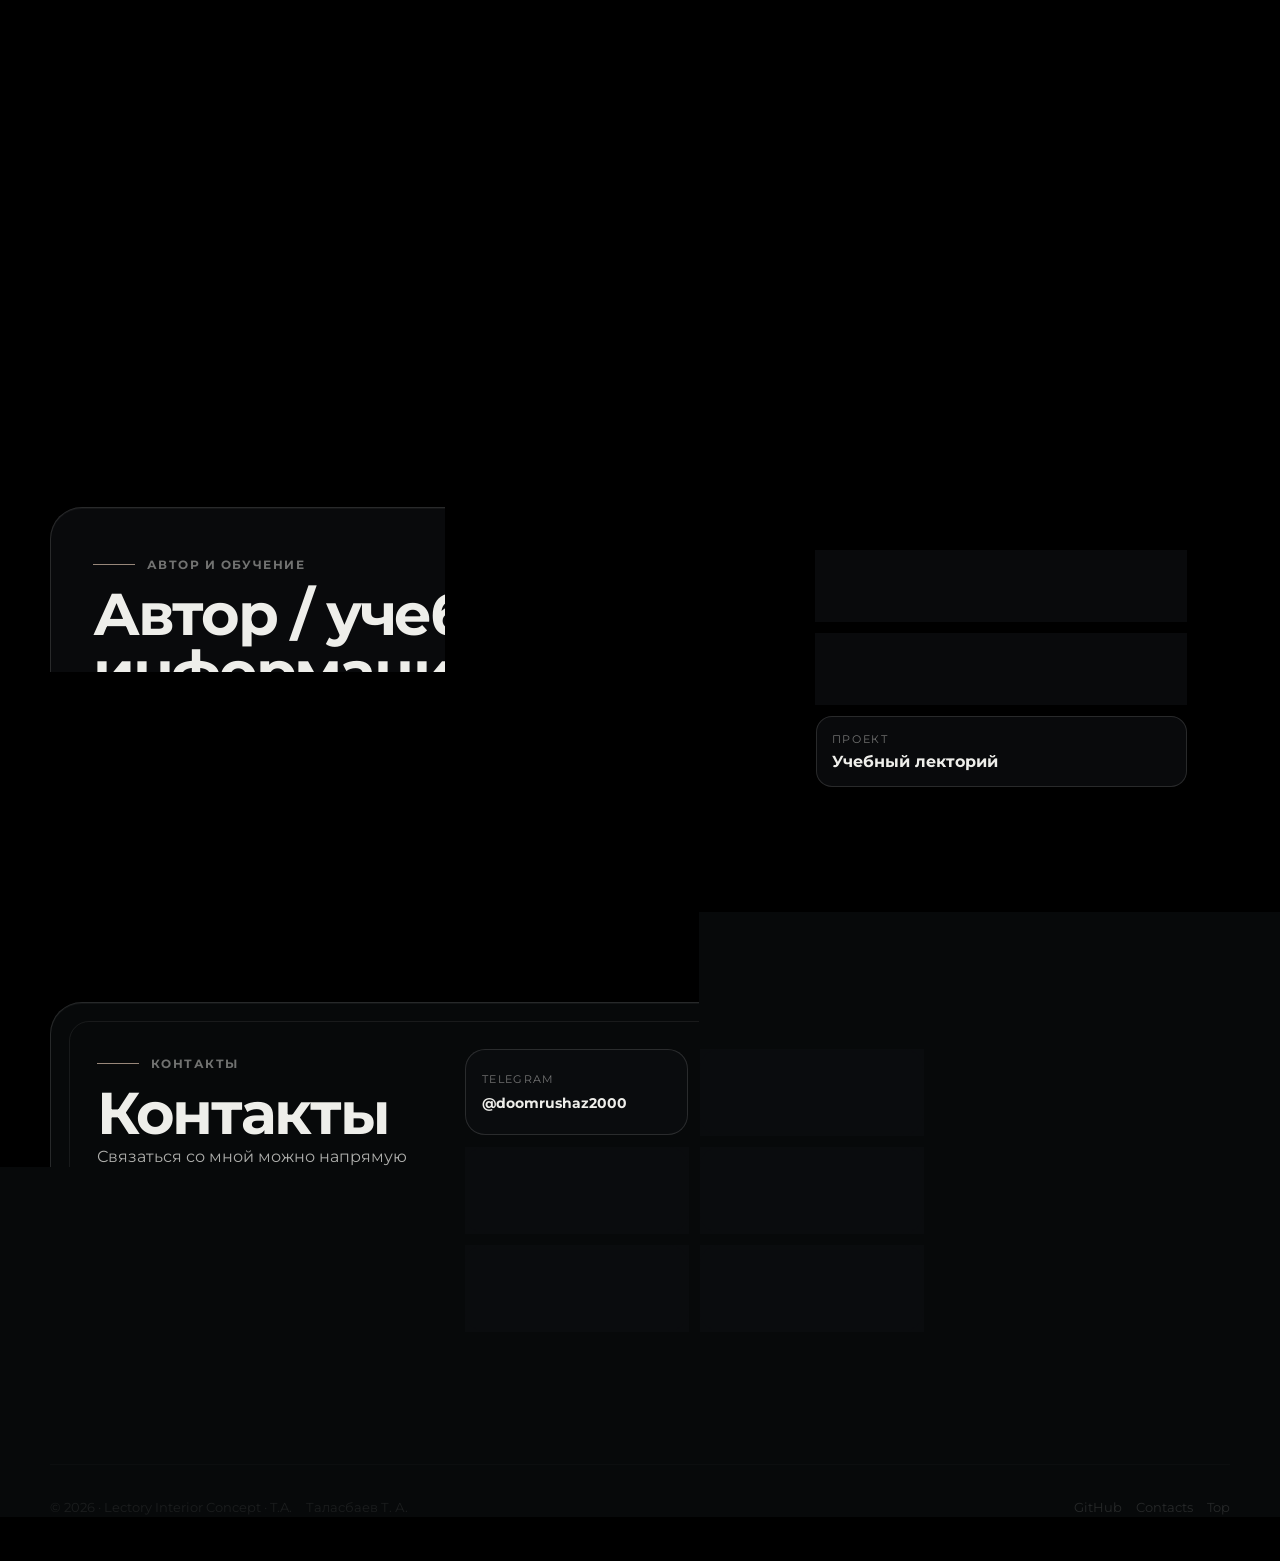
==== commit 72f6290c: "Polish glass UI, hero layout and contact section" ====
--- a/index.html
+++ b/index.html
@@ -5,17 +5,16 @@
   <meta name="viewport" content="width=device-width, initial-scale=1">
   <title>Лекторий — архитектурный case study интерьера</title>
   <meta name="description" content="Архитектурное портфолио учебного интерьерного проекта лектория: концепция, материалы, тёплая палитра, рендеры и авторская информация.">
-  <meta name="theme-color" content="#111315">
+  <meta name="theme-color" content="#000000">
   <meta property="og:type" content="website">
   <meta property="og:title" content="Лекторий — архитектурный case study интерьера">
   <meta property="og:description" content="Учебный интерьерный проект лектория в тёмной графитовой эстетике: концепция, материалы и рендеры.">
   <meta property="og:image" content="assets/render-03.webp">
   <link rel="preload" as="image" href="assets/render-03.webp" fetchpriority="high">
-  <link rel="stylesheet" href="https://fonts.googleapis.com/css2?family=Montserrat:wght@400;500;600;700;800&display=swap">
   <style>
     :root {
       color-scheme: dark;
-      --black: #000000;
+      --black: #111315;
       --graphite: #141618;
       --graphite-soft: #1b1e21;
       --ivory: #eeeeea;
@@ -26,10 +25,7 @@
       --olive: #6f7370;
       --line: rgba(255, 255, 255, .11);
       --line-strong: rgba(255, 255, 255, .20);
-      --card: rgba(18, 18, 18, .66);
-      --glass: rgba(18, 18, 18, .66);
-      --glass-soft: rgba(18, 18, 18, .54);
-      --glass-line: rgba(255, 255, 255, .14);
+      --card: rgba(255, 255, 255, .04);
       --shadow: 0 34px 110px rgba(0, 0, 0, .48);
       --radius-xl: 32px;
       --radius-lg: 24px;
@@ -43,18 +39,13 @@
       scroll-behavior: smooth;
       text-rendering: optimizeLegibility;
       -webkit-font-smoothing: antialiased;
-      font-kerning: normal;
-      font-feature-settings: "kern" 1;
-      background: #000;
-      background-image: none;
     }
 
     body {
       margin: 0;
-      background: #000;
-      background-image: none;
+      background: var(--black);
       color: var(--ivory);
-      font-family: "Montserrat", Arial, sans-serif;
+      font-family: Inter, ui-sans-serif, system-ui, -apple-system, BlinkMacSystemFont, "Segoe UI", Arial, sans-serif;
       overflow-x: hidden;
     }
 
@@ -76,7 +67,7 @@
       top: 12px;
       z-index: 1000;
       padding: 10px 14px;
-      border-radius: var(--radius-md);
+      border-radius: 999px;
       background: var(--ivory);
       color: #14100c;
       font-weight: 700;
@@ -88,11 +79,8 @@
       position: sticky;
       top: 0;
       z-index: 50;
-      border-bottom: 1px solid rgba(255, 255, 255, .09);
-      background: rgba(0, 0, 0, .42);
-      -webkit-backdrop-filter: blur(18px) saturate(120%);
-      backdrop-filter: blur(18px) saturate(120%);
-      box-shadow: 0 8px 28px rgba(0, 0, 0, .22);
+      border-bottom: 1px solid var(--line);
+      background: var(--black);
     }
 
     .nav {
@@ -110,10 +98,10 @@
       align-items: center;
       gap: 12px;
       min-width: max-content;
-      font-family: "Montserrat", Arial, sans-serif;
+      font-family: Georgia, "Times New Roman", serif;
       font-size: 12px;
       font-weight: 700;
-      letter-spacing: .10em;
+      letter-spacing: .18em;
       text-transform: uppercase;
     }
 
@@ -136,7 +124,7 @@
 
     .nav-links a {
       padding: 9px 12px;
-      border-radius: var(--radius-md);
+      border-radius: 999px;
       transition: color .2s ease, background .2s ease;
     }
 
@@ -153,9 +141,9 @@
       gap: 10px;
       min-height: 40px;
       padding: 0 14px;
-      border: 1px solid var(--glass-line);
-      border-radius: var(--radius-md);
-      background: var(--glass);
+      border: 1px solid var(--line);
+      border-radius: 999px;
+      background: var(--card);
       color: var(--ivory);
       cursor: pointer;
     }
@@ -224,16 +212,16 @@
       color: var(--ivory-dim);
       font-size: 12px;
       font-weight: 700;
-      letter-spacing: .12em;
+      letter-spacing: .18em;
       text-transform: uppercase;
     }
 
     .drawer-close {
       min-height: 38px;
       padding: 0 13px;
-      border: 1px solid var(--glass-line);
-      border-radius: var(--radius-md);
-      background: var(--glass);
+      border: 1px solid var(--line);
+      border-radius: 999px;
+      background: var(--card);
       color: var(--ivory);
       cursor: pointer;
     }
@@ -249,7 +237,7 @@
       font-family: inherit;
       font-size: 12px;
       line-height: 1.2;
-      letter-spacing: .12em;
+      letter-spacing: .16em;
       text-transform: uppercase;
     }
 
@@ -270,12 +258,9 @@
       color: var(--ivory);
     }
 
-    .drawer-link span:last-child,
     .drawer-item span:last-child {
       color: var(--ivory-dim);
       text-align: right;
-      overflow-wrap: anywhere;
-      word-break: break-word;
     }
 
     .drawer-foot {
@@ -286,35 +271,6 @@
 
     body.drawer-open {
       overflow: hidden;
-    }
-
-
-    .panel,
-    .case-step,
-    .concept-teaser,
-    .principle,
-    .detail-card,
-    .cta-panel,
-    .author-card,
-    .contact-card,
-    .contact-link,
-    .caption,
-    .editorial-drawer,
-    .drawer-close,
-    .menu-toggle,
-    .btn {
-      -webkit-backdrop-filter: blur(18px) saturate(110%);
-      backdrop-filter: blur(18px) saturate(110%);
-      box-shadow: inset 0 1px 0 rgba(255, 255, 255, .05), 0 22px 70px rgba(0, 0, 0, .28);
-    }
-
-    .nav-links a,
-    .btn,
-    .menu-toggle,
-    .drawer-link,
-    .drawer-item,
-    .contact-link {
-      letter-spacing: 0;
     }
 
     main {
@@ -355,7 +311,7 @@
       color: var(--ivory-dim);
       font-size: 12px;
       font-weight: 700;
-      letter-spacing: .12em;
+      letter-spacing: .2em;
       text-transform: uppercase;
     }
 
@@ -372,7 +328,7 @@
       margin-top: 20px;
       font-size: clamp(44px, 4.2vw, 68px);
       line-height: .98;
-      letter-spacing: -.04em;
+      letter-spacing: -.035em;
       font-weight: 780;
       overflow-wrap: normal;
       word-break: normal;
@@ -386,7 +342,7 @@
       color: var(--ivory-muted);
       font-size: clamp(17px, 1.55vw, 21px);
       line-height: 1.68;
-      letter-spacing: 0;
+      letter-spacing: -.012em;
     }
 
     .hero-actions {
@@ -403,7 +359,7 @@
       min-height: 46px;
       padding: 0 18px;
       border: 1px solid var(--line-strong);
-      border-radius: var(--radius-md);
+      border-radius: 999px;
       background: rgba(255, 255, 255, .055);
       color: var(--ivory);
       font-size: 14px;
@@ -454,7 +410,7 @@
       transition: transform .75s cubic-bezier(.2, .7, .2, 1), filter .75s ease;
     }
 
-    .hero-visual:hover img { transform: scale(1.03); filter: none; }
+    .hero-visual:hover img { transform: scale(1.03); filter: saturate(1.05) contrast(1.04); }
 
     .hero-caption {
       position: absolute;
@@ -472,7 +428,7 @@
     .hero-caption b,
     .caption b {
       display: block;
-      font-family: "Montserrat", Arial, sans-serif;
+      font-family: Georgia, "Times New Roman", serif;
       font-size: 20px;
       letter-spacing: -.02em;
     }
@@ -488,7 +444,7 @@
 
     .frame-index {
       color: var(--ivory-dim);
-      font-family: "Montserrat", Arial, sans-serif;
+      font-family: Georgia, "Times New Roman", serif;
       font-size: 44px;
       line-height: .9;
     }
@@ -510,7 +466,7 @@
       max-width: 760px;
       font-size: clamp(34px, 4.6vw, 64px);
       line-height: .98;
-      letter-spacing: -.04em;
+      letter-spacing: -.055em;
     }
 
     .section-note {
@@ -526,9 +482,9 @@
     }
 
     .panel {
-      border: 1px solid var(--glass-line);
+      border: 1px solid var(--line);
       border-radius: var(--radius-lg);
-      background: var(--glass);
+      background: var(--card);
       box-shadow: 0 24px 80px rgba(0, 0, 0, .24);
     }
 
@@ -554,7 +510,7 @@
       color: var(--ivory-dim);
       font-size: 12px;
       font-weight: 700;
-      letter-spacing: .12em;
+      letter-spacing: .16em;
       text-transform: uppercase;
     }
 
@@ -580,14 +536,14 @@
 
     .case-step {
       padding: 20px;
-      border: 1px solid var(--glass-line);
+      border: 1px solid var(--line);
       border-radius: var(--radius-md);
-      background: var(--glass);
+      background: rgba(255, 255, 255, .038);
     }
 
     .case-step b {
       display: block;
-      font-family: "Montserrat", Arial, sans-serif;
+      font-family: Georgia, "Times New Roman", serif;
       font-size: 21px;
       letter-spacing: -.02em;
     }
@@ -611,7 +567,7 @@
       height: 100%;
       min-height: 430px;
       padding: 0;
-      border: 1px solid var(--glass-line);
+      border: 1px solid var(--line);
       border-radius: var(--radius-lg);
       overflow: hidden;
       background: var(--graphite);
@@ -634,21 +590,21 @@
     .principle {
       min-height: 190px;
       padding: 24px;
-      border: 1px solid var(--glass-line);
+      border: 1px solid var(--line);
       border-radius: var(--radius-lg);
-      background: var(--glass-soft);
+      background: rgba(255, 255, 255, .036);
     }
 
     .principle:nth-child(3) {
       grid-column: 1 / -1;
       min-height: 150px;
-      background: var(--glass);
+      background: rgba(255, 255, 255, .052);
     }
 
     .principle b {
       display: block;
       color: var(--ivory);
-      font-family: "Montserrat", Arial, sans-serif;
+      font-family: Georgia, "Times New Roman", serif;
       font-size: 24px;
       letter-spacing: -.02em;
     }
@@ -665,7 +621,7 @@
       gap: 18px;
       align-items: stretch;
       padding: clamp(18px, 3vw, 28px);
-      border: 1px solid var(--glass-line);
+      border: 1px solid var(--line);
       border-radius: var(--radius-xl);
       background: var(--graphite);
       box-shadow: 0 24px 80px rgba(0, 0, 0, .20);
@@ -674,18 +630,18 @@
     .concept-teaser-visual {
       position: relative;
       min-height: 220px;
-      border: 1px solid var(--glass-line);
+      border: 1px solid var(--line);
       border-radius: var(--radius-lg);
       overflow: hidden;
-      background: #000;
+      background: rgba(0, 0, 0, .18);
     }
 
     .concept-teaser-visual img {
       width: 100%;
       height: 100%;
       object-fit: cover;
-      opacity: 1;
-      filter: none;
+      opacity: .88;
+      filter: saturate(.96) contrast(1.02);
     }
 
     .concept-teaser-copy {
@@ -714,10 +670,10 @@
 
     .teaser-points span {
       padding: 9px 13px;
-      border: 1px solid var(--glass-line);
-      border-radius: var(--radius-md);
+      border: 1px solid var(--line);
+      border-radius: 999px;
       color: var(--ivory-muted);
-      background: rgba(255, 255, 255, .05);
+      background: rgba(255, 255, 255, .03);
       font-size: 13px;
     }
 
@@ -730,7 +686,7 @@
     .swatch {
       min-height: 245px;
       padding: 18px;
-      border: 1px solid var(--glass-line);
+      border: 1px solid var(--line);
       border-radius: var(--radius-lg);
       display: flex;
       flex-direction: column;
@@ -773,7 +729,7 @@
       position: relative;
       width: 100%;
       padding: 0;
-      border: 1px solid var(--glass-line);
+      border: 1px solid var(--line);
       border-radius: var(--radius-lg);
       overflow: hidden;
       background: var(--graphite);
@@ -797,7 +753,7 @@
       transition: transform .55s ease, filter .55s ease;
     }
 
-    .render-card:hover img { transform: scale(1.025); filter: none; }
+    .render-card:hover img { transform: scale(1.025); filter: saturate(1.04); }
 
     .caption {
       padding: 18px 18px 20px;
@@ -815,14 +771,14 @@
       grid-template-columns: minmax(0, .85fr) minmax(260px, .45fr);
       gap: 22px;
       padding: clamp(24px, 4vw, 42px);
-      border: 1px solid var(--glass-line);
+      border: 1px solid var(--line);
       border-radius: var(--radius-xl);
-      background: var(--glass);
+      background: var(--card);
     }
 
     .author-card p { color: var(--ivory-muted); line-height: 1.7; }
     .author-meta { display: grid; gap: 12px; align-content: start; }
-    .author-meta div { padding: 15px; border: 1px solid var(--glass-line); border-radius: var(--radius-md); background: var(--glass-soft); }
+    .author-meta div { padding: 15px; border: 1px solid var(--line); border-radius: var(--radius-md); background: rgba(255, 255, 255, .026); }
     .author-meta small { display: block; color: var(--ivory-dim); font-size: 11px; letter-spacing: .14em; text-transform: uppercase; }
     .author-meta b { display: block; margin-top: 6px; }
 
@@ -831,10 +787,10 @@
       grid-template-columns: minmax(0, .72fr) minmax(280px, .62fr) minmax(220px, .42fr);
       gap: 18px;
       padding: clamp(26px, 4vw, 46px);
-      border: 1px solid var(--glass-line);
+      border: 1px solid var(--line);
       border-radius: var(--radius-xl);
-      background: var(--glass);
-      box-shadow: inset 0 1px 0 rgba(255, 255, 255, .05), 0 28px 92px rgba(0, 0, 0, .28);
+      background: var(--graphite);
+      box-shadow: 0 28px 92px rgba(0, 0, 0, .24);
       overflow: hidden;
       position: relative;
     }
@@ -866,15 +822,11 @@
     }
 
     .contact-link {
-      display: flex;
-      flex-direction: column;
-      justify-content: center;
-      align-items: flex-start;
-      width: 100%;
-      min-height: 86px;
-      padding: 16px;
-      border: 1px solid var(--glass-line);
-      border-radius: var(--radius-md);
+      display: block;
+      min-height: 74px;
+      padding: 15px;
+      border: 1px solid var(--line);
+      border-radius: 999px;
       background: rgba(255, 255, 255, .028);
       transition: transform .2s ease, border-color .2s ease, background .2s ease;
     }
@@ -900,17 +852,15 @@
       font-size: 15px;
       line-height: 1.35;
       overflow-wrap: anywhere;
-      word-break: break-word;
-      letter-spacing: 0;
     }
 
     .contact-detail {
       min-height: 220px;
       margin: 0;
-      border: 1px solid var(--glass-line);
+      border: 1px solid var(--line);
       border-radius: var(--radius-lg);
       overflow: hidden;
-      background: #000;
+      background: rgba(0, 0, 0, .18);
     }
 
     .contact-detail img {
@@ -918,8 +868,8 @@
       height: 100%;
       min-height: 220px;
       object-fit: cover;
-      opacity: 1;
-      filter: none;
+      opacity: .86;
+      filter: saturate(.94) contrast(1.02);
     }
 
     .contact-detail span {
@@ -956,17 +906,6 @@
 
     .footer-service { justify-content: flex-end; }
     .footer-service a { color: var(--ivory-muted); }
-
-
-    .hero-visual img,
-    .concept-teaser-visual img,
-    .concept-board img,
-    .render-card img,
-    .contact-detail img {
-      opacity: 1;
-      filter: none;
-      -webkit-filter: none;
-    }
 
     .lightbox {
       position: fixed;
@@ -1016,7 +955,6 @@
       :root { --wrap: min(100% - 30px, 760px); }
       .section,
       #top { scroll-margin-top: 126px; }
-      .topbar { background: rgba(0, 0, 0, .68); -webkit-backdrop-filter: blur(14px) saturate(115%); backdrop-filter: blur(14px) saturate(115%); }
       .nav { min-height: auto; padding: 12px 0; gap: 12px; }
       .nav-links { display: none; }
       .editorial-drawer { width: min(100%, 94vw); }
@@ -1039,10 +977,10 @@
     @media (max-width: 640px) {
       :root { --wrap: calc(100% - 28px); }
       .section { padding: 44px 0; }
-      .brand { font-size: 11px; letter-spacing: .10em; }
+      .brand { font-size: 11px; letter-spacing: .14em; }
       .nav-links { font-size: 12px; gap: 4px; }
       .nav-links a { padding: 8px 10px; }
-      h1 { font-size: clamp(34px, 10vw, 46px); letter-spacing: -.04em; white-space: normal; overflow-wrap: normal; word-break: normal; hyphens: none; }
+      h1 { font-size: clamp(34px, 10vw, 46px); letter-spacing: -.025em; white-space: normal; overflow-wrap: normal; word-break: normal; hyphens: none; }
       h2 { font-size: clamp(30px, 10vw, 42px); }
       .lead { margin-top: 18px; font-size: 16px; line-height: 1.55; }
       .hero-actions { margin-top: 24px; }
@@ -1079,6 +1017,159 @@
       .lightbox { padding: 14px; }
     }
   </style>
+<style id="final-polish-overrides">
+@import url('https://fonts.googleapis.com/css2?family=Montserrat:wght@400;500;600;700;800&display=swap');
+
+:root {
+  --black: #000000;
+  --graphite: rgba(10, 12, 14, .82);
+  --graphite-soft: rgba(16, 18, 20, .86);
+  --card: rgba(16, 18, 20, .72);
+  --line: rgba(255,255,255,.11);
+  --line-strong: rgba(255,255,255,.20);
+}
+
+html, body {
+  background: #000 !important;
+  background-image: none !important;
+}
+
+body {
+  font-family: "Montserrat", Arial, sans-serif !important;
+  font-kerning: normal;
+  font-feature-settings: "kern" 1;
+  text-rendering: optimizeLegibility;
+}
+
+.topbar {
+  background: rgba(0, 0, 0, .42) !important;
+  -webkit-backdrop-filter: blur(18px) saturate(120%);
+  backdrop-filter: blur(18px) saturate(120%);
+  border-bottom-color: rgba(255,255,255,.09) !important;
+  box-shadow: 0 8px 28px rgba(0,0,0,.22);
+}
+
+.editorial-drawer {
+  background: rgba(10, 12, 14, .76) !important;
+  -webkit-backdrop-filter: blur(24px) saturate(112%);
+  backdrop-filter: blur(24px) saturate(112%);
+  border-left-color: rgba(255,255,255,.14) !important;
+  box-shadow: -24px 0 80px rgba(0,0,0,.38), inset 1px 0 0 rgba(255,255,255,.035);
+}
+
+.drawer-overlay { background: rgba(0,0,0,.44) !important; }
+.drawer-title, .drawer-section h2, .section-kicker, .eyebrow, .contact-link small { letter-spacing: .12em !important; }
+.brand { letter-spacing: .10em !important; font-family: inherit !important; }
+.nav-links, .btn, .menu-toggle, .drawer-link, .drawer-item, p, .contact-link b { letter-spacing: 0 !important; }
+
+.hero-grid {
+  grid-template-columns: minmax(0, 1fr) minmax(400px, .82fr) !important;
+  gap: clamp(38px, 5vw, 76px) !important;
+}
+.hero-copy { min-width: 0; max-width: 100%; position: relative; z-index: 2; }
+.hero-visual { position: relative; z-index: 1; }
+h1 { max-width: 100% !important; white-space: normal !important; overflow-wrap: normal !important; word-break: normal !important; font-family: inherit !important; letter-spacing: -.04em !important; }
+h2 { font-family: inherit !important; letter-spacing: -.04em !important; }
+.hero-caption b, .caption b, .frame-index { font-family: inherit !important; }
+
+.panel,
+.concept-teaser,
+.author-card,
+.contact-card,
+.author-meta div,
+.contact-link,
+.drawer-close,
+.menu-toggle,
+.btn {
+  background: rgba(12, 14, 16, .76) !important;
+  border-color: rgba(255,255,255,.13) !important;
+  -webkit-backdrop-filter: blur(18px) saturate(110%);
+  backdrop-filter: blur(18px) saturate(110%);
+}
+
+.concept-teaser,
+.author-card,
+.contact-card {
+  box-shadow: inset 0 1px 0 rgba(255,255,255,.045), 0 24px 76px rgba(0,0,0,.30) !important;
+}
+
+.render-card { background: #070809 !important; border-color: rgba(255,255,255,.14) !important; }
+.caption {
+  display: block !important;
+  width: 100% !important;
+  padding: 18px 20px 20px !important;
+  background: rgba(6,7,8,.97) !important;
+  border-top-color: rgba(255,255,255,.12) !important;
+  color: #f4f4f1 !important;
+  text-align: left !important;
+}
+.caption b {
+  display: block !important;
+  color: #fff !important;
+  font-size: 17px !important;
+  line-height: 1.25 !important;
+  letter-spacing: -.015em !important;
+}
+.caption span {
+  display: block !important;
+  margin-top: 6px !important;
+  color: rgba(244,244,241,.72) !important;
+  font-size: 13px !important;
+  line-height: 1.55 !important;
+  letter-spacing: 0 !important;
+}
+
+.contact-card {
+  grid-template-columns: minmax(0,.58fr) minmax(400px,.76fr) minmax(220px,.40fr) !important;
+  align-items: start !important;
+  background: rgba(9,11,13,.82) !important;
+}
+.contact-links { align-content: start !important; }
+.contact-link {
+  display: flex !important;
+  flex-direction: column !important;
+  justify-content: center !important;
+  align-items: flex-start !important;
+  min-height: 86px !important;
+  padding: 16px !important;
+  border-radius: 20px !important;
+  width: 100% !important;
+}
+.contact-link b {
+  font-size: 14px !important;
+  line-height: 1.35 !important;
+  word-break: normal !important;
+  overflow-wrap: anywhere !important;
+}
+.drawer-contact-link span:last-child {
+  max-width: 62%;
+  text-align: right;
+  overflow-wrap: anywhere;
+  color: var(--ivory-muted);
+}
+
+@media (max-width: 1180px) and (min-width: 981px) {
+  .hero-grid { grid-template-columns: minmax(0,1fr) minmax(350px,.75fr) !important; gap: 34px !important; }
+  h1 { font-size: clamp(42px, 5vw, 62px) !important; }
+  .contact-card { grid-template-columns: minmax(0,.7fr) minmax(390px,1fr) !important; }
+  .contact-detail { grid-column: 1 / -1; max-height: 240px; }
+}
+
+@media (max-width: 980px) {
+  .hero-grid, .contact-card { grid-template-columns: 1fr !important; }
+  .hero-visual { order: -1; }
+  .contact-detail { max-height: none; }
+}
+
+@media (max-width: 640px) {
+  .topbar { background: rgba(0,0,0,.72) !important; -webkit-backdrop-filter: blur(13px) saturate(110%); backdrop-filter: blur(13px) saturate(110%); }
+  .editorial-drawer { background: rgba(8,10,12,.90) !important; -webkit-backdrop-filter: blur(14px) saturate(108%); backdrop-filter: blur(14px) saturate(108%); }
+  .caption { padding: 15px 16px 17px !important; }
+  .caption b { font-size: 16px !important; }
+  .caption span { font-size: 12px !important; }
+  .contact-link { min-height: 78px !important; }
+}
+</style>
 </head>
 <body>
   <a class="skip-link" href="#content">Перейти к содержанию</a>
@@ -1123,8 +1214,8 @@
     </section>
     <section class="drawer-section" aria-labelledby="drawer-contact-title">
       <h2 id="drawer-contact-title">Связь</h2>
-      <a class="drawer-link" href="https://t.me/doomrushaz2000" target="_blank" rel="noopener noreferrer" aria-label="Открыть Telegram @doomrushaz2000"><span>Telegram</span><span>@doomrushaz2000</span></a>
-      <a class="drawer-link" href="mailto:yourtoxicpm@gmail.com" aria-label="Написать на yourtoxicpm@gmail.com"><span>Email</span><span>yourtoxicpm@gmail.com</span></a>
+      <a class="drawer-link drawer-contact-link" href="https://t.me/doomrushaz2000" target="_blank" rel="noopener noreferrer" aria-label="Открыть Telegram @doomrushaz2000"><span>Telegram</span><span>@doomrushaz2000</span></a>
+      <a class="drawer-link drawer-contact-link" href="mailto:yourtoxicpm@gmail.com" aria-label="Написать на yourtoxicpm@gmail.com"><span>Email</span><span>yourtoxicpm@gmail.com</span></a>
     </section>
     <div class="drawer-foot">Lectory Interior Concept · 2026</div>
   </aside>
@@ -1238,15 +1329,11 @@
         <div class="contact-intro">
           <span class="section-kicker">Контакты</span>
           <h2 id="contacts-title">Контакты</h2>
-          <p>Финальный блок оставлен простым: без формы и лишней логики, только прямые ссылки для связи, просмотра исходников и публикации проекта.</p>
+          <p>Связаться со мной можно напрямую через Telegram или Email. Ниже также доступны исходники и опубликованная версия проекта.</p>
         </div>
         <div class="contact-links" aria-label="Контактные и сервисные ссылки">
-          <a class="contact-link" href="https://t.me/doomrushaz2000" target="_blank" rel="noopener noreferrer" aria-label="Открыть Telegram @doomrushaz2000">
-            <small>Telegram</small><b>@doomrushaz2000</b>
-          </a>
-          <a class="contact-link" href="mailto:yourtoxicpm@gmail.com" aria-label="Написать на yourtoxicpm@gmail.com">
-            <small>Email</small><b>yourtoxicpm@gmail.com</b>
-          </a>
+          <a class="contact-link" href="https://t.me/doomrushaz2000" target="_blank" rel="noopener noreferrer" aria-label="Открыть Telegram @doomrushaz2000"><small>Telegram</small><b>@doomrushaz2000</b></a>
+          <a class="contact-link" href="mailto:yourtoxicpm@gmail.com" aria-label="Написать на yourtoxicpm@gmail.com"><small>Email</small><b>yourtoxicpm@gmail.com</b></a>
           <a class="contact-link" href="https://github.com/WhyPonySwag" aria-label="Открыть GitHub автора">
             <small>GitHub</small><b>WhyPonySwag</b>
           </a>
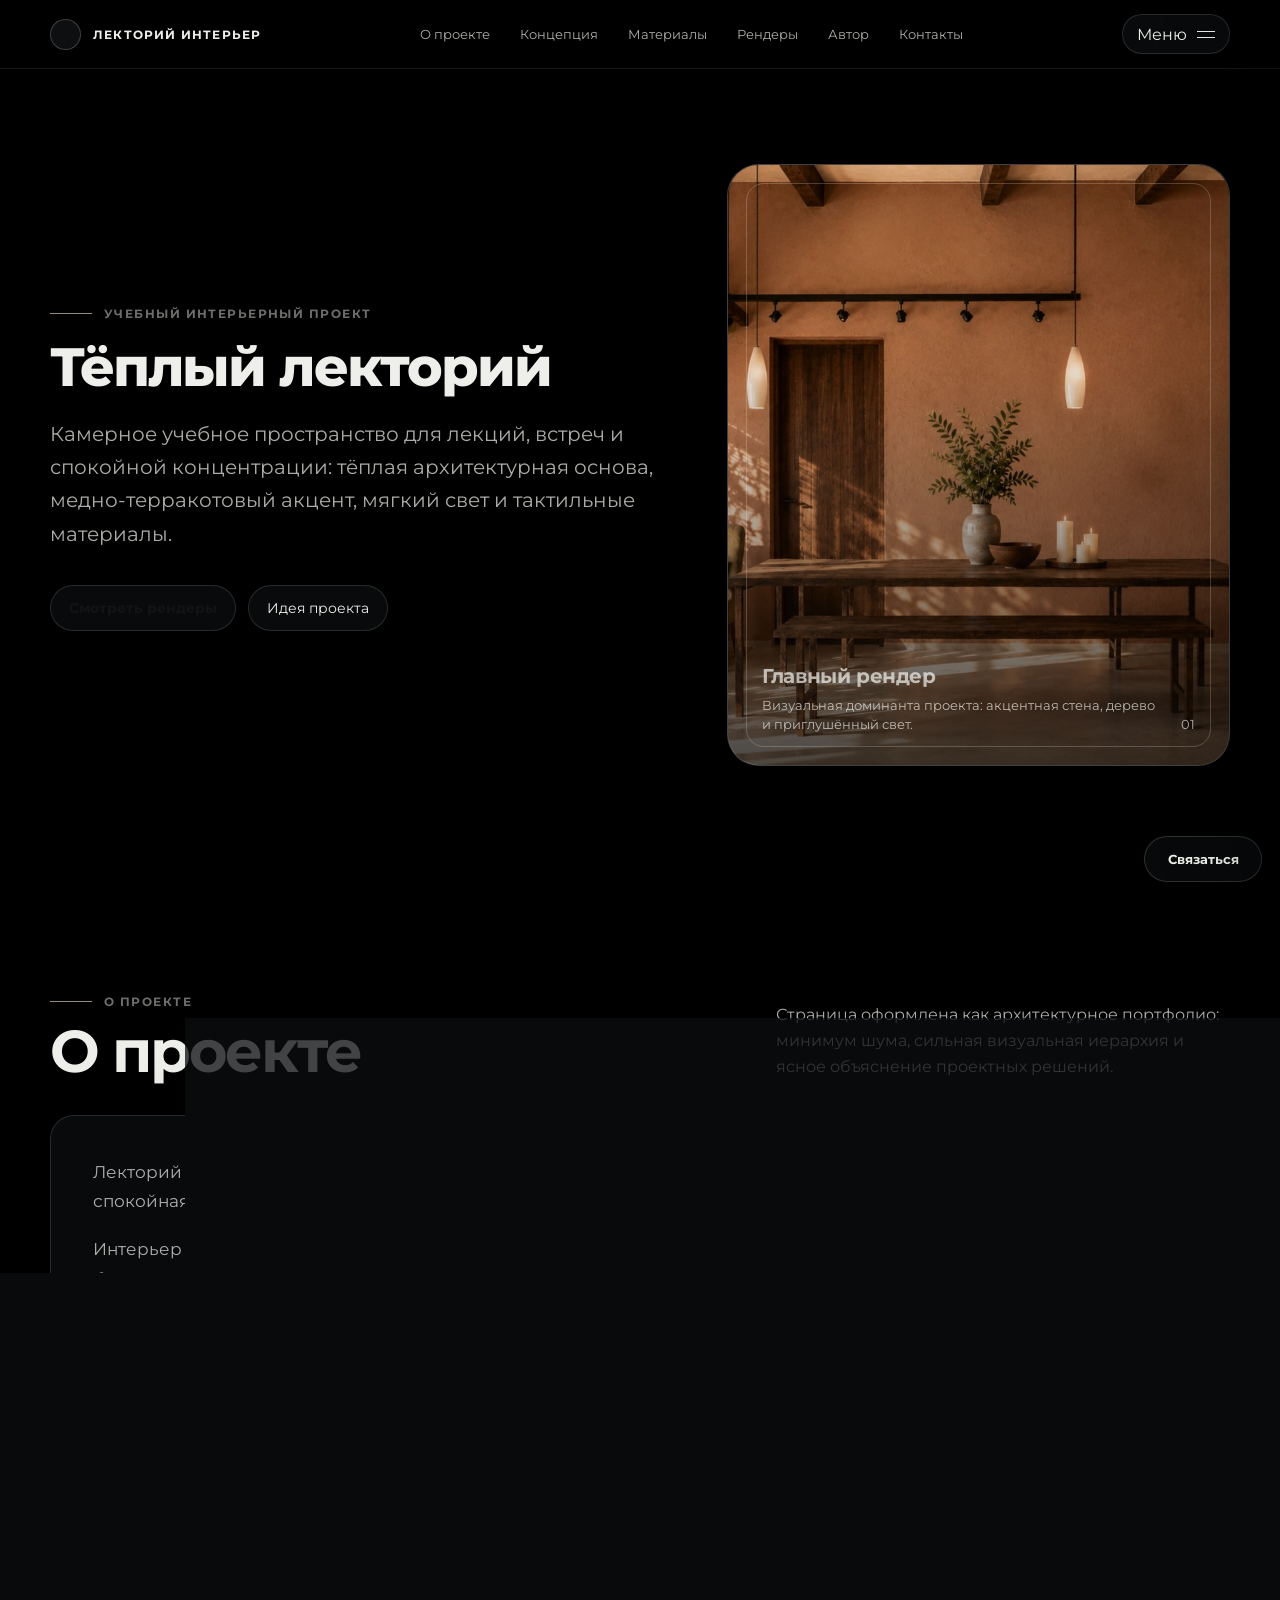
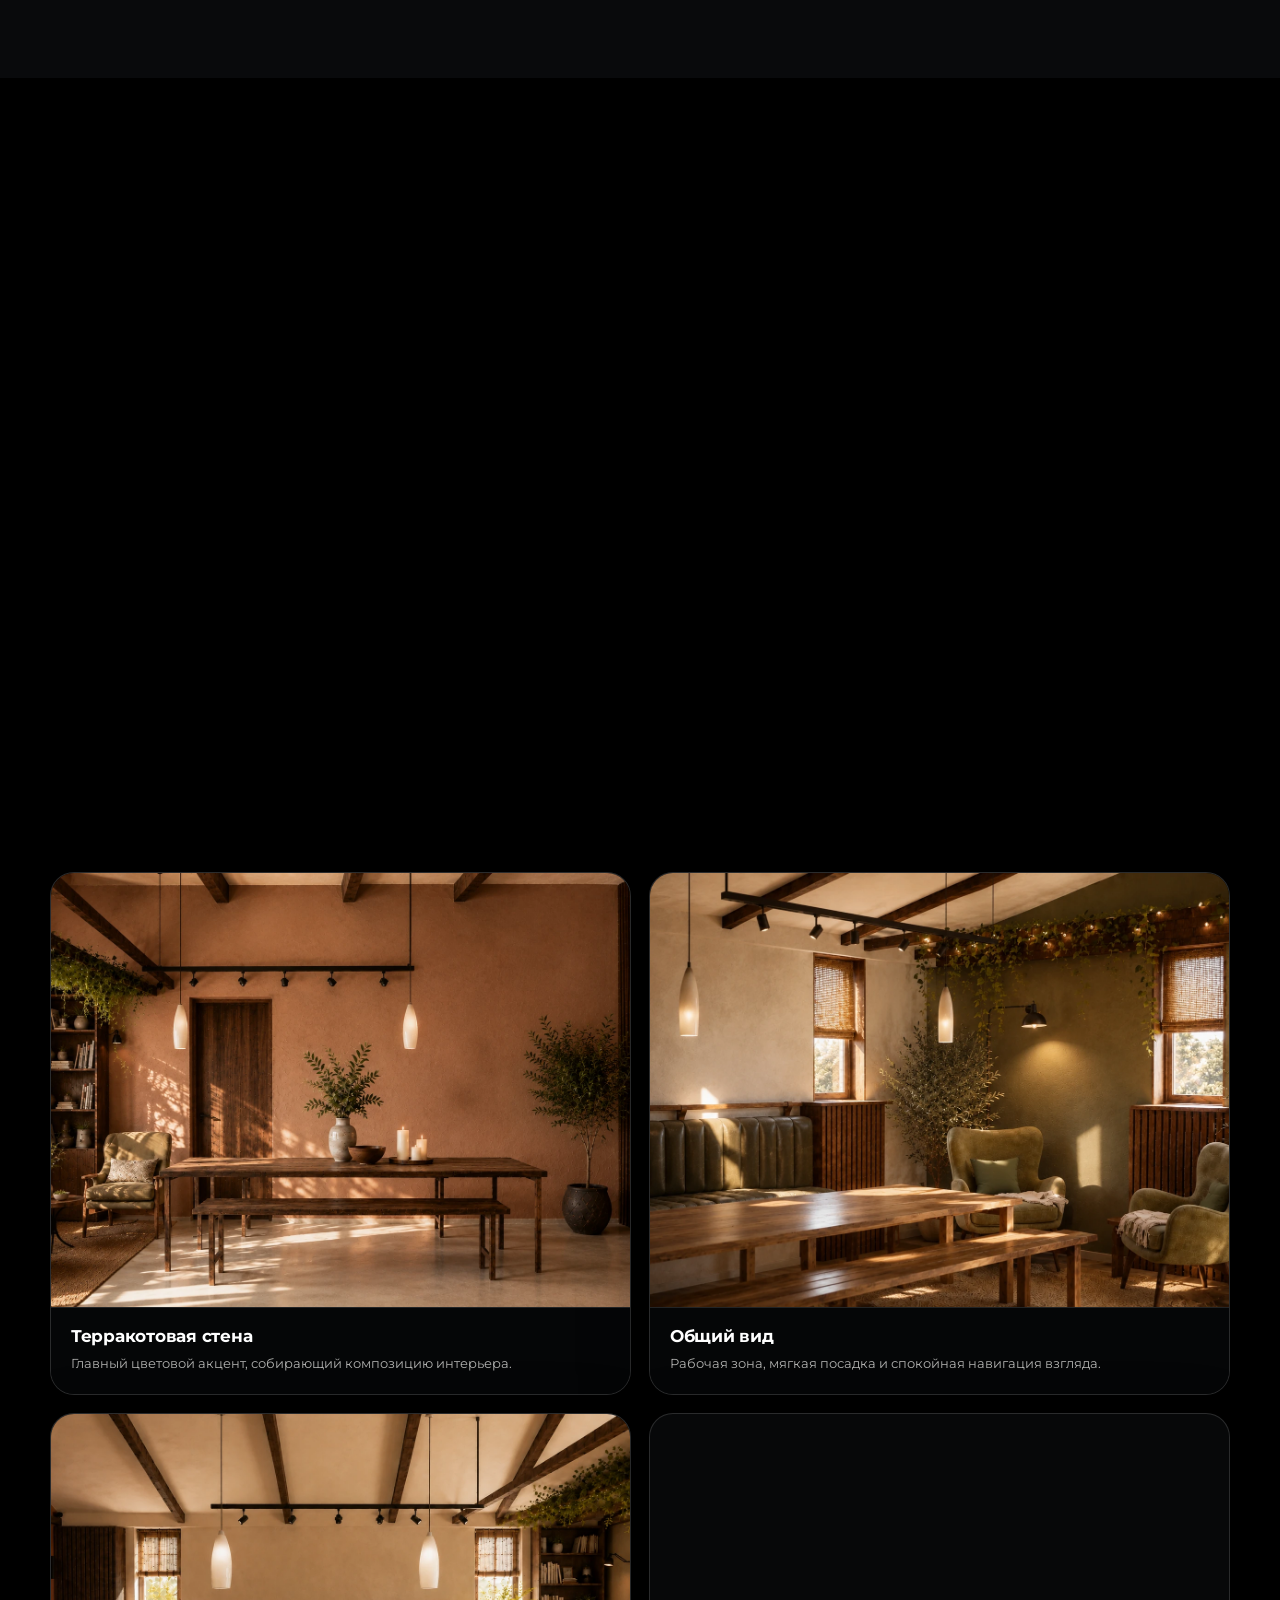
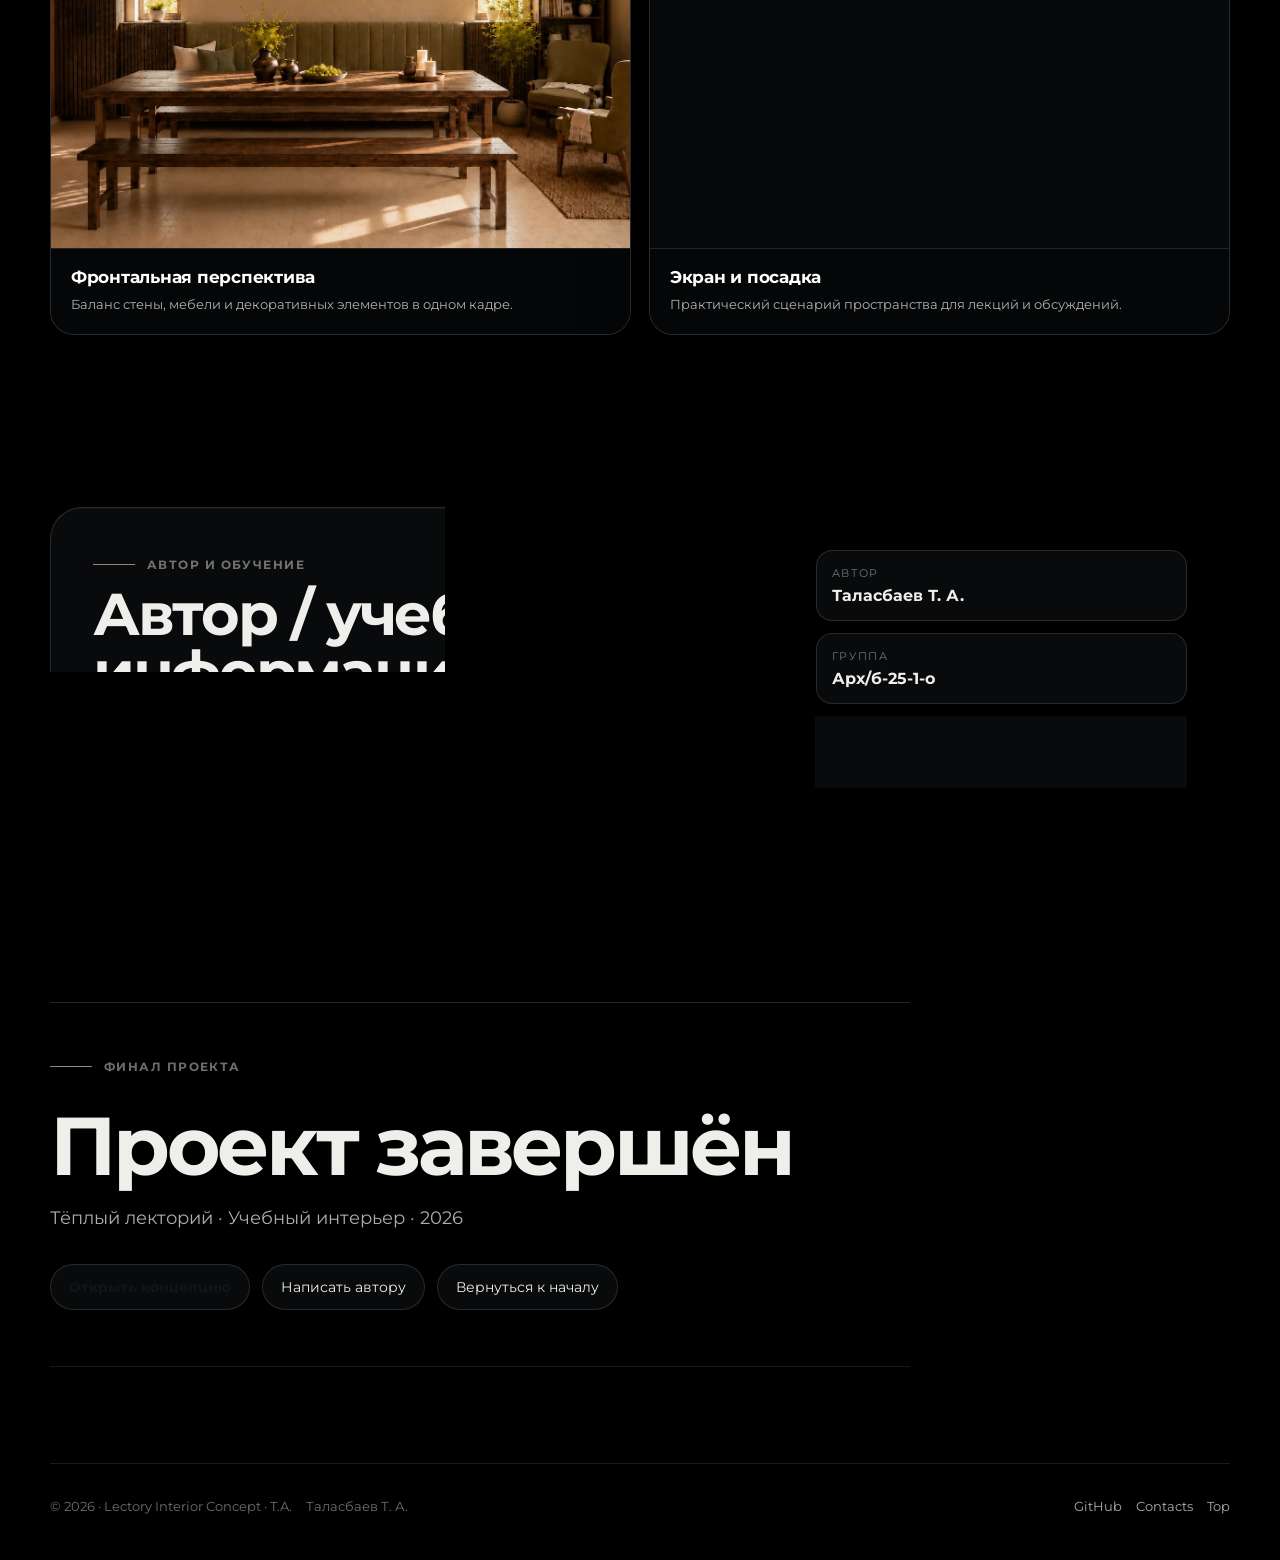
==== commit c5c4fcba: "Add presentation viewer and cinematic hero" ====
--- a/index.html
+++ b/index.html
@@ -410,7 +410,7 @@
       transition: transform .75s cubic-bezier(.2, .7, .2, 1), filter .75s ease;
     }
 
-    .hero-visual:hover img { transform: scale(1.03); filter: saturate(1.05) contrast(1.04); }
+    .hero-visual:hover img { transform: scale(1.02); filter: saturate(1.025) contrast(1.02); }
 
     .hero-caption {
       position: absolute;
@@ -1148,6 +1148,39 @@
   color: var(--ivory-muted);
 }
 
+
+.final-screen { padding-bottom: clamp(54px, 8vw, 96px) !important; }
+.final-card {
+  display: grid !important;
+  gap: 18px !important;
+  max-width: 860px !important;
+  padding: clamp(28px, 5vw, 56px) 0 !important;
+  border-top: 1px solid rgba(255,255,255,.14) !important;
+  border-bottom: 1px solid rgba(255,255,255,.09) !important;
+  background: transparent !important;
+}
+.final-card h2 {
+  max-width: 760px !important;
+  font-size: clamp(40px, 6.4vw, 82px) !important;
+  line-height: .98 !important;
+  letter-spacing: -.045em !important;
+}
+.final-card p {
+  max-width: 560px !important;
+  color: var(--ivory-muted) !important;
+  font-size: clamp(15px, 1.5vw, 18px) !important;
+  line-height: 1.65 !important;
+}
+.final-actions {
+  display: flex !important;
+  flex-wrap: wrap !important;
+  gap: 12px !important;
+  margin-top: 12px !important;
+}
+@media (max-width: 640px) {
+  .final-actions { flex-direction: column !important; align-items: stretch !important; }
+  .final-actions .btn { width: 100% !important; }
+}
 @media (max-width: 1180px) and (min-width: 981px) {
   .hero-grid { grid-template-columns: minmax(0,1fr) minmax(350px,.75fr) !important; gap: 34px !important; }
   h1 { font-size: clamp(42px, 5vw, 62px) !important; }
@@ -1170,6 +1203,7 @@
   .contact-link { min-height: 78px !important; }
 }
 </style>
+  <link rel="stylesheet" href="assets/site.css">
 </head>
 <body>
   <a class="skip-link" href="#content">Перейти к содержанию</a>
@@ -1185,7 +1219,7 @@
         <a href="concept.html#materials">Материалы</a>
         <a href="#renders">Рендеры</a>
         <a href="#author">Автор</a>
-        <a href="#contacts">Контакты</a>
+        <a href="contacts.html">Контакты</a>
       </div>
       <button class="menu-toggle" type="button" data-drawer-toggle aria-label="Открыть меню" aria-expanded="false" aria-controls="site-drawer"><span data-menu-label>Меню</span><span class="menu-toggle-lines" aria-hidden="true"></span></button>
     </nav>
@@ -1204,7 +1238,7 @@
       <a class="drawer-link" href="concept.html">Концепция и материалы</a>
       <a class="drawer-link" href="index.html#renders">Рендеры</a>
       <a class="drawer-link" href="index.html#author">Автор</a>
-      <a class="drawer-link" href="index.html#contacts">Контакты</a>
+      <a class="drawer-link" href="contacts.html">Контакты</a>
     </section>
     <section class="drawer-section" aria-labelledby="drawer-project-title">
       <h2 id="drawer-project-title">Проект</h2>
@@ -1287,6 +1321,9 @@
         <div>
           <span class="section-kicker">Рендеры проекта</span>
           <h2 id="renders-title">Рендеры проекта</h2>
+        </div>
+        <div class="renders-actions">
+          <button class="btn" type="button" data-presentation-open aria-haspopup="dialog">Смотреть проект</button>
         </div>
       </div>
       <div class="gallery-grid">
@@ -1324,33 +1361,16 @@
       </div>
     </section>
 
-    <section class="section" id="contacts" aria-labelledby="contacts-title">
-      <div class="contact-card reveal">
-        <div class="contact-intro">
-          <span class="section-kicker">Контакты</span>
-          <h2 id="contacts-title">Контакты</h2>
-          <p>Связаться со мной можно напрямую через Telegram или Email. Ниже также доступны исходники и опубликованная версия проекта.</p>
+    <section class="section final-screen" id="final" aria-labelledby="final-title">
+      <div class="final-card reveal">
+        <span class="section-kicker">Финал проекта</span>
+        <h2 id="final-title">Проект завершён</h2>
+        <p>Тёплый лекторий · Учебный интерьер · 2026</p>
+        <div class="final-actions" aria-label="Финальная навигация по проекту">
+          <a class="btn primary" href="concept.html">Открыть концепцию</a>
+          <a class="btn" href="contacts.html">Написать автору</a>
+          <a class="btn" href="#top">Вернуться к началу</a>
         </div>
-        <div class="contact-links" aria-label="Контактные и сервисные ссылки">
-          <a class="contact-link" href="https://t.me/doomrushaz2000" target="_blank" rel="noopener noreferrer" aria-label="Открыть Telegram @doomrushaz2000"><small>Telegram</small><b>@doomrushaz2000</b></a>
-          <a class="contact-link" href="mailto:yourtoxicpm@gmail.com" aria-label="Написать на yourtoxicpm@gmail.com"><small>Email</small><b>yourtoxicpm@gmail.com</b></a>
-          <a class="contact-link" href="https://github.com/WhyPonySwag" aria-label="Открыть GitHub автора">
-            <small>GitHub</small><b>WhyPonySwag</b>
-          </a>
-          <a class="contact-link" href="https://lectory-project.vercel.app" aria-label="Открыть опубликованное портфолио проекта">
-            <small>Portfolio</small><b>Live site</b>
-          </a>
-          <span class="contact-link" aria-label="PDF-версия проекта будет подготовлена позже">
-            <small>PDF</small><b>позже</b>
-          </span>
-          <a class="contact-link" href="#top" aria-label="Вернуться к началу страницы">
-            <small>Навигация</small><b>к началу</b>
-          </a>
-        </div>
-        <figure class="contact-detail" aria-label="Деталь интерьера лектория">
-          <img src="assets/render-02.webp" alt="Деталь интерьера лектория с тёплой палитрой и акцентной стеной" width="900" height="675" loading="lazy" decoding="async">
-          <span>Interior detail</span>
-        </figure>
       </div>
     </section>
   </main>
@@ -1362,10 +1382,21 @@
     </div>
     <div class="footer-service" aria-label="Сервисные ссылки">
       <a href="https://github.com/WhyPonySwag">GitHub</a>
-      <a href="#contacts">Contacts</a>
+      <a href="contacts.html">Contacts</a>
       <a href="#top">Top</a>
     </div>
   </footer>
+
+
+  <div class="floating-contact" data-floating-contact>
+    <div class="floating-contact__panel" id="floating-contact-panel" data-floating-contact-panel role="dialog" aria-modal="false" aria-labelledby="floating-contact-title" hidden>
+      <span class="floating-contact__title" id="floating-contact-title">Быстрая связь</span>
+      <a class="floating-contact__link" href="https://t.me/doomrushaz2000" target="_blank" rel="noopener noreferrer"><span>Telegram</span><span>@doomrushaz2000</span></a>
+      <a class="floating-contact__link" href="mailto:yourtoxicpm@gmail.com"><span>Email</span><span>yourtoxicpm@gmail.com</span></a>
+      <a class="floating-contact__link" href="https://github.com/WhyPonySwag" target="_blank" rel="noopener noreferrer"><span>GitHub</span><span>WhyPonySwag</span></a>
+    </div>
+    <button class="floating-contact__button" type="button" data-floating-contact-toggle aria-expanded="false" aria-controls="floating-contact-panel">Связаться</button>
+  </div>
 
   <div class="lightbox" id="lightbox" aria-hidden="true" inert role="dialog" aria-modal="true" aria-label="Просмотр изображения">
     <button class="lightbox-close" type="button" tabindex="-1" aria-label="Закрыть увеличенное изображение">×</button>
@@ -1373,81 +1404,30 @@
   </div>
 
 
-  <script>
-    (() => {
-      const toggle = document.querySelector('[data-drawer-toggle]');
-      const drawer = document.querySelector('#site-drawer');
-      const overlay = document.querySelector('[data-drawer-overlay]');
-      const closeButton = document.querySelector('[data-drawer-close]');
-      if (!toggle || !drawer || !overlay || !closeButton) return;
-
-      const focusableSelector = 'a[href], button:not([disabled]), [tabindex]:not([tabindex="-1"])';
-      let lastDrawerFocus = null;
-
-      function getFocusable() {
-        return Array.from(drawer.querySelectorAll(focusableSelector));
-      }
-
-      function openDrawer() {
-        lastDrawerFocus = document.activeElement;
-        drawer.classList.add('is-open');
-        overlay.hidden = false;
-        requestAnimationFrame(() => overlay.classList.add('is-open'));
-        drawer.removeAttribute('inert');
-        drawer.setAttribute('aria-hidden', 'false');
-        toggle.setAttribute('aria-expanded', 'true');
-        toggle.querySelector('[data-menu-label]').textContent = 'Закрыть';
-        document.body.classList.add('drawer-open');
-        closeButton.focus();
-      }
-
-      function closeDrawer({ restoreFocus = true } = {}) {
-        drawer.classList.remove('is-open');
-        overlay.classList.remove('is-open');
-        drawer.setAttribute('aria-hidden', 'true');
-        drawer.setAttribute('inert', '');
-        toggle.setAttribute('aria-expanded', 'false');
-        toggle.querySelector('[data-menu-label]').textContent = 'Меню';
-        document.body.classList.remove('drawer-open');
-        window.setTimeout(() => {
-          if (!drawer.classList.contains('is-open')) overlay.hidden = true;
-        }, 240);
-        if (restoreFocus) (lastDrawerFocus || toggle).focus();
-      }
-
-      toggle.addEventListener('click', () => {
-        if (drawer.classList.contains('is-open')) closeDrawer();
-        else openDrawer();
-      });
-
-      closeButton.addEventListener('click', () => closeDrawer());
-      overlay.addEventListener('click', () => closeDrawer());
-
-      drawer.querySelectorAll('a[href]').forEach((link) => {
-        link.addEventListener('click', () => closeDrawer({ restoreFocus: false }));
-      });
-
-      window.addEventListener('keydown', (event) => {
-        if (!drawer.classList.contains('is-open')) return;
-        if (event.key === 'Escape') {
-          closeDrawer();
-          return;
-        }
-        if (event.key !== 'Tab') return;
-        const focusable = getFocusable();
-        const first = focusable[0];
-        const last = focusable[focusable.length - 1];
-        if (!first || !last) return;
-        if (event.shiftKey && document.activeElement === first) {
-          event.preventDefault();
-          last.focus();
-        } else if (!event.shiftKey && document.activeElement === last) {
-          event.preventDefault();
-          first.focus();
-        }
-      });
-    })();
-  </script>
+
+
+
+  <div class="presentation-viewer" id="presentation-viewer" data-presentation-viewer role="dialog" aria-modal="true" aria-hidden="true" aria-labelledby="presentation-title" inert hidden>
+    <div class="presentation-viewer__top">
+      <div class="presentation-viewer__meta">
+        <span class="presentation-viewer__counter" data-presentation-counter>01 / 04</span>
+        <h2 class="presentation-viewer__title" id="presentation-title" data-presentation-title>Терракотовая стена</h2>
+        <p class="presentation-viewer__description" data-presentation-description>Главный цветовой акцент, собирающий композицию интерьера.</p>
+      </div>
+      <button class="presentation-viewer__close" type="button" data-presentation-close aria-label="Закрыть просмотр проекта">Закрыть</button>
+    </div>
+    <div class="presentation-viewer__stage" data-presentation-stage>
+      <figure class="presentation-viewer__figure">
+        <img src="" alt="" data-presentation-image>
+      </figure>
+    </div>
+    <div class="presentation-viewer__controls" aria-label="Навигация по кадрам проекта">
+      <button class="presentation-viewer__nav" type="button" data-presentation-prev>Назад</button>
+      <button class="presentation-viewer__nav" type="button" data-presentation-next>Вперёд</button>
+    </div>
+  </div>
+
+  <script src="assets/site.js" defer></script>
 
   <script>
     const revealItems = document.querySelectorAll('.reveal');
@@ -1479,10 +1459,12 @@
       lastFocused = document.activeElement;
       lightboxImg.src = trigger.dataset.full;
       lightboxImg.alt = trigger.dataset.caption || image?.alt || 'Увеличенное изображение проекта';
+      window.dispatchEvent(new CustomEvent('lectory:modal-open', { detail: { source: 'lightbox' } }));
       lightbox.classList.add('open');
       lightbox.removeAttribute('inert');
       lightbox.setAttribute('aria-hidden', 'false');
       closeBtn.removeAttribute('tabindex');
+      document.body.classList.add('lightbox-open');
       document.body.style.overflow = 'hidden';
       closeBtn.focus();
     }
@@ -1493,6 +1475,7 @@
       lightbox.setAttribute('inert', '');
       closeBtn.setAttribute('tabindex', '-1');
       lightboxImg.src = '';
+      document.body.classList.remove('lightbox-open');
       document.body.style.overflow = '';
       lastFocused?.focus();
     }
--- a/assets/site.css
+++ b/assets/site.css
@@ -0,0 +1,328 @@
+.floating-contact {
+  position: fixed;
+  right: max(18px, env(safe-area-inset-right));
+  bottom: max(18px, env(safe-area-inset-bottom));
+  z-index: 60;
+  display: grid;
+  justify-items: end;
+  gap: 10px;
+  pointer-events: none;
+}
+
+.floating-contact[hidden] { display: none; }
+
+.floating-contact__button,
+.floating-contact__panel {
+  pointer-events: auto;
+}
+
+.floating-contact__button {
+  min-width: 118px;
+  min-height: 46px;
+  padding: 0 16px;
+  border: 1px solid rgba(255, 255, 255, .16);
+  border-radius: 999px;
+  background: rgba(10, 12, 14, .78);
+  color: var(--ivory, #eeeeea);
+  -webkit-backdrop-filter: blur(14px) saturate(108%);
+  backdrop-filter: blur(14px) saturate(108%);
+  box-shadow: 0 18px 48px rgba(0, 0, 0, .28);
+  cursor: pointer;
+  font-size: 13px;
+  font-weight: 700;
+  letter-spacing: 0;
+  transition: transform .2s ease, border-color .2s ease, background .2s ease, opacity .2s ease;
+}
+
+.floating-contact__button:hover,
+.floating-contact__button:focus-visible {
+  transform: translateY(-2px);
+  border-color: rgba(255, 255, 255, .26);
+  background: rgba(16, 18, 20, .90);
+}
+
+.floating-contact__panel {
+  width: min(280px, calc(100vw - 32px));
+  padding: 12px;
+  border: 1px solid rgba(255, 255, 255, .14);
+  border-radius: 22px;
+  background: rgba(8, 10, 12, .88);
+  color: var(--ivory, #eeeeea);
+  -webkit-backdrop-filter: blur(18px) saturate(110%);
+  backdrop-filter: blur(18px) saturate(110%);
+  box-shadow: 0 24px 70px rgba(0, 0, 0, .38);
+  transform: translateY(8px);
+  opacity: 0;
+  transition: transform .2s ease, opacity .2s ease;
+}
+
+.floating-contact__panel:not([hidden]) {
+  transform: translateY(0);
+  opacity: 1;
+}
+
+.floating-contact__title {
+  display: block;
+  padding: 4px 4px 10px;
+  color: var(--ivory-dim, rgba(238, 238, 234, .46));
+  font-size: 11px;
+  font-weight: 700;
+  letter-spacing: .12em;
+  text-transform: uppercase;
+}
+
+.floating-contact__link {
+  display: flex;
+  align-items: center;
+  justify-content: space-between;
+  gap: 14px;
+  min-height: 48px;
+  padding: 0 12px;
+  border: 1px solid rgba(255, 255, 255, .10);
+  border-radius: 16px;
+  background: rgba(255, 255, 255, .028);
+  color: inherit;
+  font-size: 14px;
+  overflow-wrap: anywhere;
+}
+
+.floating-contact__link + .floating-contact__link { margin-top: 8px; }
+
+.floating-contact__link span:last-child {
+  max-width: 64%;
+  text-align: right;
+  color: var(--ivory-muted, rgba(238, 238, 234, .72));
+  font-size: 13px;
+}
+
+.floating-contact__link:hover,
+.floating-contact__link:focus-visible {
+  border-color: rgba(255, 255, 255, .20);
+  background: rgba(255, 255, 255, .055);
+}
+
+body.drawer-open .floating-contact,
+body.lightbox-open .floating-contact,
+body.presentation-open .floating-contact {
+  opacity: 0;
+  pointer-events: none;
+}
+
+@media (max-width: 640px) {
+  .floating-contact {
+    right: max(14px, env(safe-area-inset-right));
+    bottom: max(14px, env(safe-area-inset-bottom));
+  }
+
+  .floating-contact__button {
+    min-height: 48px;
+    min-width: 124px;
+  }
+
+  .floating-contact__panel {
+    width: min(300px, calc(100vw - 28px));
+  }
+}
+
+@media (prefers-reduced-motion: reduce) {
+  .floating-contact__button,
+  .floating-contact__panel {
+    transition: none !important;
+  }
+}
+
+@keyframes lectoryHeroDrift {
+  from { transform: scale(1); }
+  to { transform: scale(1.02); }
+}
+
+@media (hover: hover) and (pointer: fine) and (min-width: 769px) {
+  .hero-visual img {
+    transform-origin: center center;
+    animation: lectoryHeroDrift 18s ease-in-out infinite alternate;
+    will-change: transform;
+  }
+
+  .hero-visual:hover img {
+    animation-play-state: paused;
+    transform: scale(1.02);
+    filter: saturate(1.025) contrast(1.02);
+  }
+}
+
+@media (max-width: 768px), (prefers-reduced-motion: reduce) {
+  .hero-visual img {
+    animation: none !important;
+    will-change: auto !important;
+  }
+}
+
+.renders-actions {
+  display: flex;
+  justify-content: flex-end;
+  align-items: center;
+  gap: 12px;
+}
+
+.presentation-viewer {
+  position: fixed;
+  inset: 0;
+  z-index: 130;
+  display: grid;
+  grid-template-rows: auto minmax(0, 1fr) auto;
+  gap: 18px;
+  padding: max(22px, env(safe-area-inset-top)) max(22px, env(safe-area-inset-right)) max(22px, env(safe-area-inset-bottom)) max(22px, env(safe-area-inset-left));
+  background: rgba(5, 6, 7, .96);
+  color: var(--ivory, #eeeeea);
+  opacity: 0;
+  pointer-events: none;
+  transition: opacity .22s ease;
+}
+
+.presentation-viewer:not([hidden]) {
+  opacity: 1;
+  pointer-events: auto;
+}
+
+.presentation-viewer__top,
+.presentation-viewer__controls {
+  display: flex;
+  align-items: center;
+  justify-content: space-between;
+  gap: 16px;
+  width: min(1180px, 100%);
+  margin: 0 auto;
+}
+
+.presentation-viewer__meta {
+  display: grid;
+  gap: 8px;
+  min-width: 0;
+}
+
+.presentation-viewer__counter {
+  color: var(--ivory-dim, rgba(238, 238, 234, .46));
+  font-size: 11px;
+  font-weight: 700;
+  letter-spacing: .14em;
+  text-transform: uppercase;
+}
+
+.presentation-viewer__title {
+  margin: 0;
+  font-size: clamp(24px, 3vw, 42px);
+  line-height: 1.05;
+  letter-spacing: -.035em;
+}
+
+.presentation-viewer__description {
+  max-width: 620px;
+  color: var(--ivory-muted, rgba(238, 238, 234, .72));
+  font-size: 14px;
+  line-height: 1.6;
+}
+
+.presentation-viewer__close,
+.presentation-viewer__nav {
+  min-height: 44px;
+  padding: 0 16px;
+  border: 1px solid rgba(255, 255, 255, .16);
+  border-radius: 999px;
+  background: rgba(255, 255, 255, .04);
+  color: inherit;
+  cursor: pointer;
+}
+
+.presentation-viewer__close:hover,
+.presentation-viewer__close:focus-visible,
+.presentation-viewer__nav:hover,
+.presentation-viewer__nav:focus-visible {
+  border-color: rgba(255, 255, 255, .26);
+  background: rgba(255, 255, 255, .07);
+}
+
+.presentation-viewer__stage {
+  width: min(1180px, 100%);
+  min-height: 0;
+  margin: 0 auto;
+  display: grid;
+  place-items: center;
+  overflow: hidden;
+}
+
+.presentation-viewer__figure {
+  width: 100%;
+  height: 100%;
+  margin: 0;
+  display: grid;
+  place-items: center;
+}
+
+.presentation-viewer__figure img {
+  max-width: 100%;
+  max-height: 100%;
+  width: auto;
+  height: auto;
+  object-fit: contain;
+  border-radius: 18px;
+  box-shadow: 0 28px 90px rgba(0, 0, 0, .42);
+}
+
+.presentation-viewer__controls {
+  justify-content: center;
+}
+
+body.presentation-open { overflow: hidden; }
+
+@media (max-width: 760px) {
+  .section-head.section-head-compact {
+    gap: 18px;
+  }
+
+  .renders-actions {
+    justify-content: flex-start;
+  }
+
+  .presentation-viewer {
+    gap: 14px;
+    padding: max(16px, env(safe-area-inset-top)) max(14px, env(safe-area-inset-right)) max(16px, env(safe-area-inset-bottom)) max(14px, env(safe-area-inset-left));
+  }
+
+  .presentation-viewer__top {
+    align-items: flex-start;
+  }
+
+  .presentation-viewer__description {
+    font-size: 13px;
+  }
+
+  .presentation-viewer__figure img {
+    border-radius: 14px;
+  }
+
+  .presentation-viewer__controls {
+    display: grid;
+    grid-template-columns: 1fr 1fr;
+  }
+
+  .presentation-viewer__nav {
+    width: 100%;
+  }
+}
+
+@media (prefers-reduced-motion: reduce) {
+  .presentation-viewer {
+    transition: none !important;
+  }
+}
+
+.section-head.section-head-compact {
+  grid-template-columns: minmax(0, 1fr) auto;
+  align-items: end;
+}
+
+@media (max-width: 760px) {
+  .section-head.section-head-compact {
+    grid-template-columns: 1fr;
+  }
+}
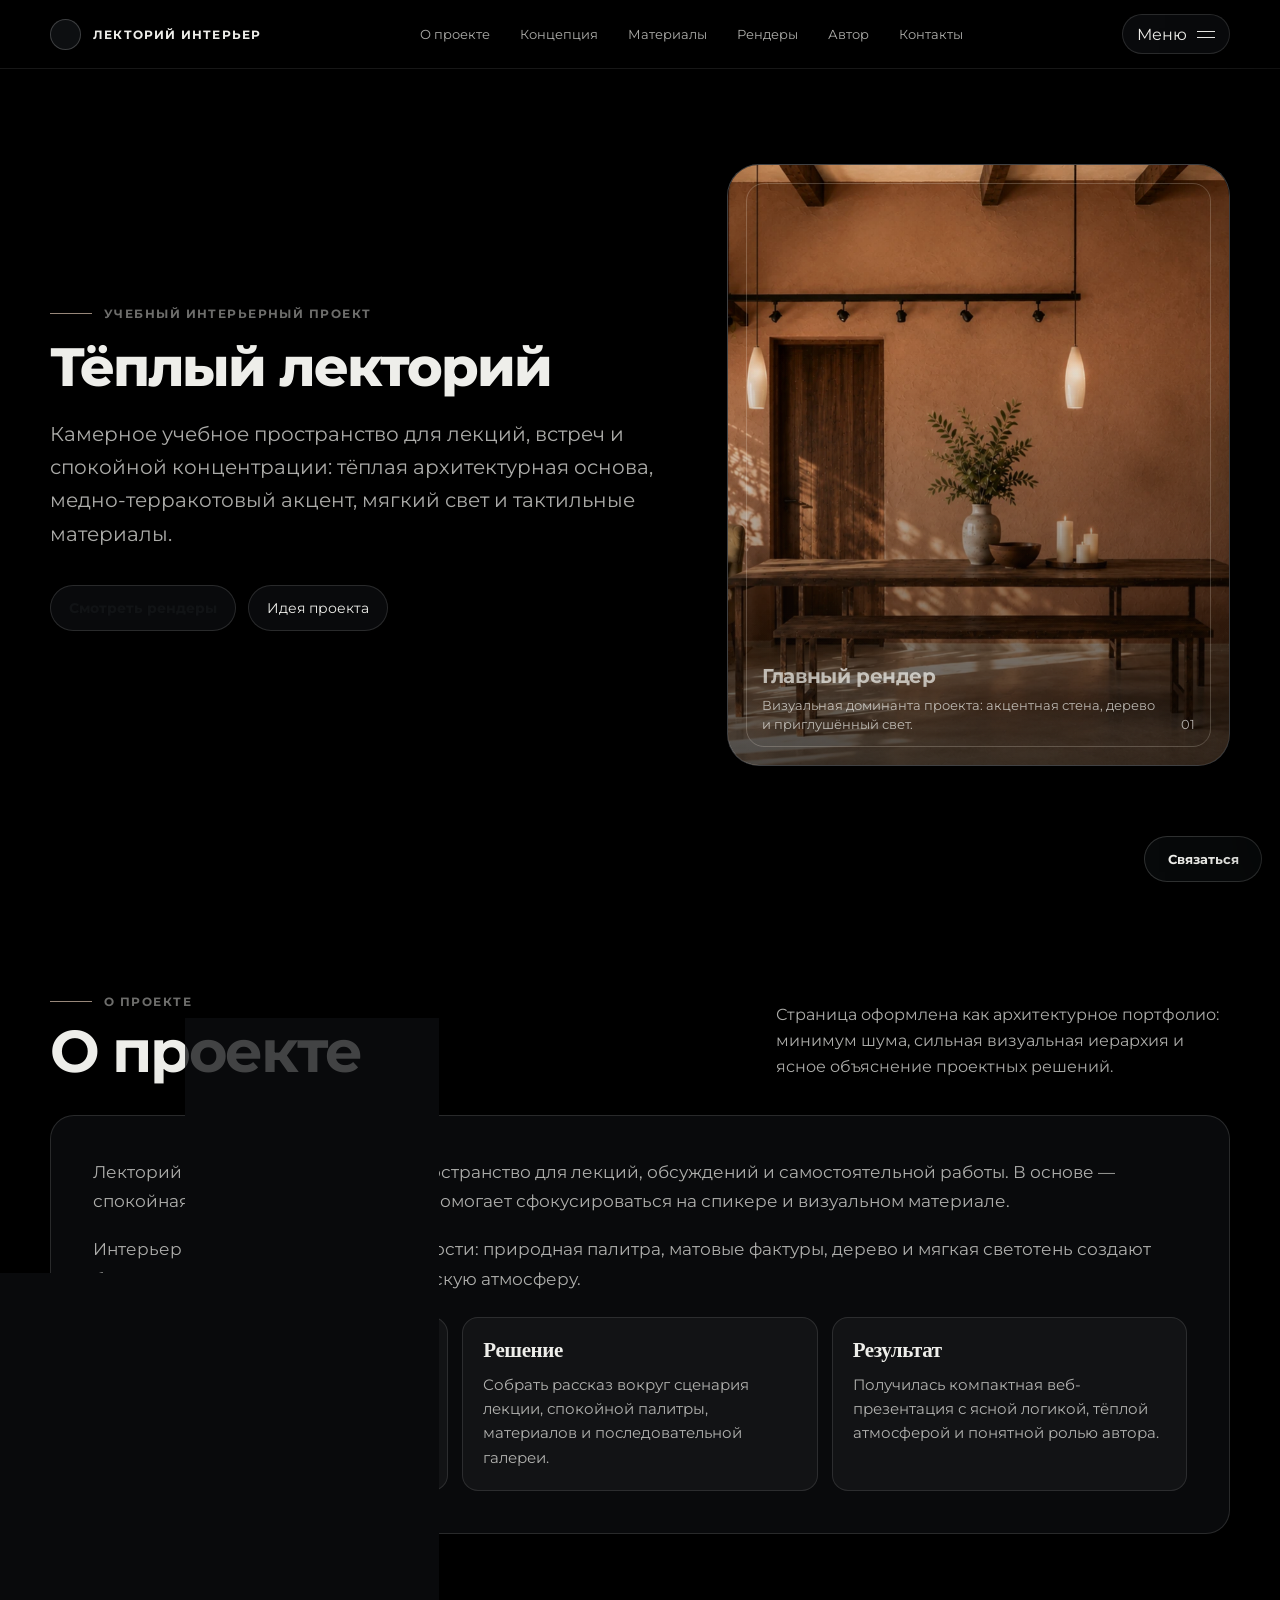
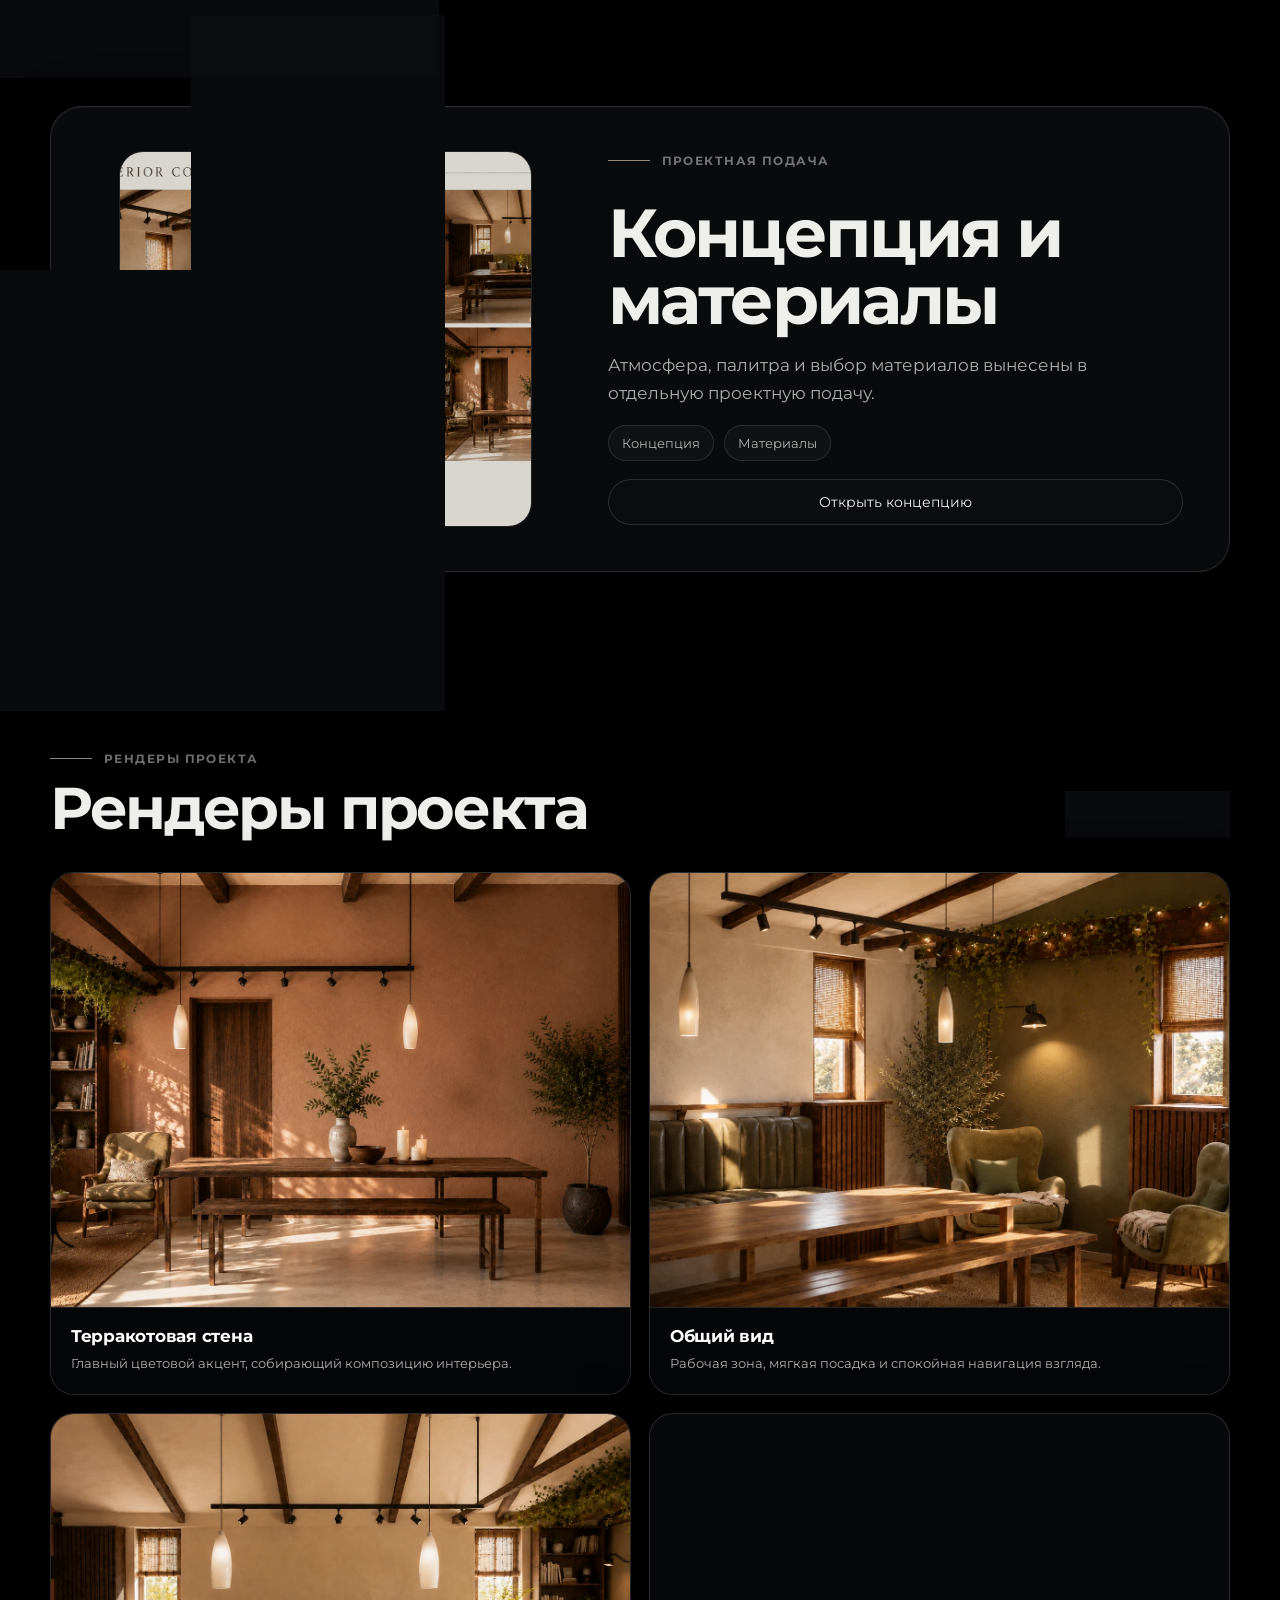
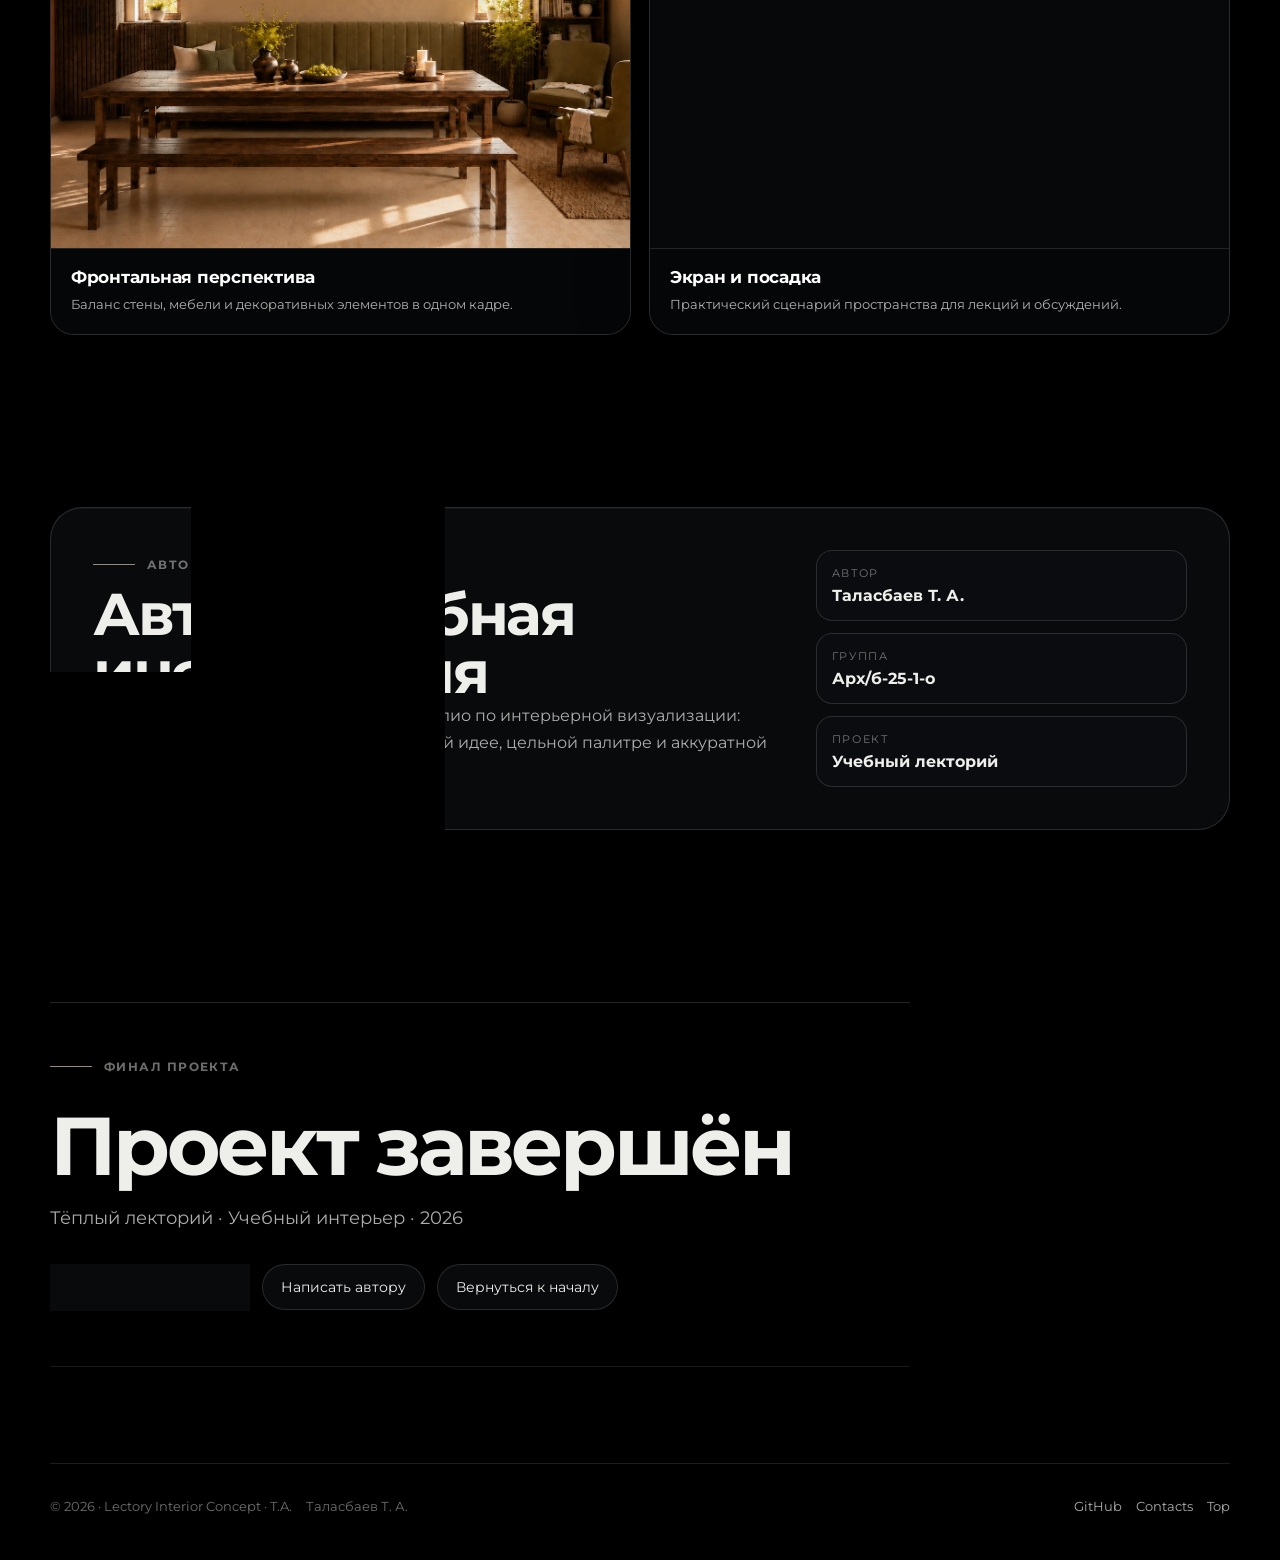
==== commit 033b3f20: "Polish modal interactions and responsive behavior" ====
--- a/index.html
+++ b/index.html
@@ -1323,7 +1323,7 @@
           <h2 id="renders-title">Рендеры проекта</h2>
         </div>
         <div class="renders-actions">
-          <button class="btn" type="button" data-presentation-open aria-haspopup="dialog">Смотреть проект</button>
+          <button class="btn" type="button" data-presentation-open aria-haspopup="dialog" aria-controls="presentation-viewer" aria-expanded="false">Смотреть проект</button>
         </div>
       </div>
       <div class="gallery-grid">
@@ -1449,12 +1449,14 @@
     const lightboxImg = lightbox.querySelector('img');
     const closeBtn = lightbox.querySelector('.lightbox-close');
     let lastFocused = null;
+    let previousLightboxOverflow = '';
 
     document.querySelectorAll('[data-full]').forEach((trigger) => {
       trigger.addEventListener('click', () => openLightbox(trigger));
     });
 
     function openLightbox(trigger) {
+      if (lightbox.classList.contains('open')) return;
       const image = trigger.querySelector('img');
       lastFocused = document.activeElement;
       lightboxImg.src = trigger.dataset.full;
@@ -1464,29 +1466,37 @@
       lightbox.removeAttribute('inert');
       lightbox.setAttribute('aria-hidden', 'false');
       closeBtn.removeAttribute('tabindex');
+      previousLightboxOverflow = document.body.style.overflow;
       document.body.classList.add('lightbox-open');
       document.body.style.overflow = 'hidden';
       closeBtn.focus();
     }
 
-    function closeLightbox() {
+    function closeLightbox({ restoreFocus = true } = {}) {
+      if (!lightbox.classList.contains('open')) return;
       lightbox.classList.remove('open');
       lightbox.setAttribute('aria-hidden', 'true');
       lightbox.setAttribute('inert', '');
       closeBtn.setAttribute('tabindex', '-1');
       lightboxImg.src = '';
       document.body.classList.remove('lightbox-open');
-      document.body.style.overflow = '';
-      lastFocused?.focus();
+      document.body.style.overflow = previousLightboxOverflow;
+      if (restoreFocus) lastFocused?.focus();
     }
 
     closeBtn.addEventListener('click', closeLightbox);
     lightbox.addEventListener('click', (event) => {
       if (event.target === lightbox) closeLightbox();
     });
+    window.addEventListener('lectory:modal-open', (event) => {
+      if (event.detail?.source !== 'lightbox') closeLightbox({ restoreFocus: false });
+    });
     window.addEventListener('keydown', (event) => {
       if (!lightbox.classList.contains('open')) return;
-      if (event.key === 'Escape') closeLightbox();
+      if (event.key === 'Escape') {
+        event.preventDefault();
+        closeLightbox();
+      }
       if (event.key === 'Tab') {
         event.preventDefault();
         closeBtn.focus();
